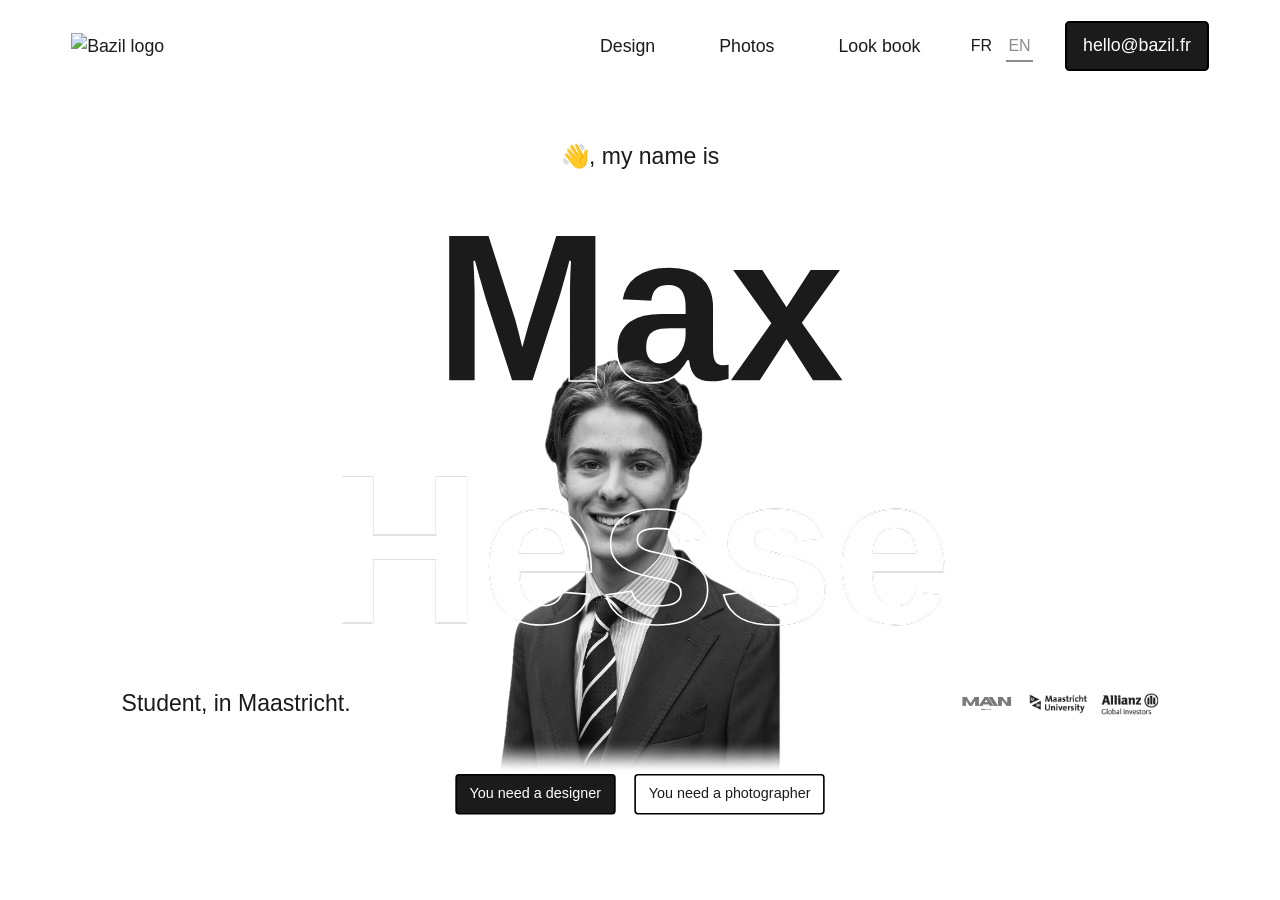
==== index.html @ ef3a247c "Initial commit: personal portfolio site Rebuilt from the Bazil Hamard portfolio template, personaliz" ====
<!DOCTYPE html>
<html lang="en">
<head>
<meta charset="utf-8">
<title>Bazil Hamard - Freelance webdesigner &amp; photographer - Paris</title>
<meta name="description" content="Webdesigner, Webflow expert &amp; photographer based in Paris. I craft impactful branding and websites for visionaries and creators.">
<meta content="width=device-width, initial-scale=1" name="viewport">
<link href="css/style.css" rel="stylesheet" type="text/css">
<link href="https://cdn.prod.website-files.com/61dd9ddd76c6a058a47a4c57/61dd9ddd76c6a0a5317a4cc8_Favicon.jpg" rel="shortcut icon" type="image/x-icon">
<link href="https://cdn.prod.website-files.com/61dd9ddd76c6a058a47a4c57/61dd9ddd76c6a01dc07a4cc9_Webclip.jpg" rel="apple-touch-icon">
<script>document.documentElement.className += ' js';</script>

</head>
<body class="body is-entering">

<div class="preloader"><div class="panel__wrapper"><div class="panel-left"></div><div class="panel-right"></div><img src="https://cdn.prod.website-files.com/61dd9ddd76c6a058a47a4c57/623374ba0955641189595aea_Logo_Bazil-white.svg" loading="eager" alt="" class="preloader__img"></div></div>
<div class="global">

<div class="black-curtain_transition"><div class="panel__wrapper"><div class="colorpanel-left"></div><div class="colorpanel-right"></div></div></div>
<nav class="nav flex-split is--white">
  <div class="container-xl is--menu">
    <a href="./" class="nav__logo w-inline-block w--current"><img src="https://cdn.prod.website-files.com/61dd9ddd76c6a058a47a4c57/61defd565b95860877484fe4_Logo_Bazil.svg" loading="lazy" alt="Bazil logo" class="nav__logo-img"></a>
    <div class="menu__button" id="menuButton">
      <div class="line"></div><div class="line"></div><div class="line"></div>
      <div class="close"><div class="cross is--reverse"></div><div class="cross"></div></div>
    </div>
    <div class="nav__menu hide">
      <a href="design/" class="nav__item is-transition">Design</a>
      <a href="photos/" class="nav__item is-transition">Photos</a>
      <a href="look-book/" class="nav__item is-transition">Look book</a>
      <a href="about/" class="nav__item is-transition hide">About</a>
      <div class="wg-element"><div class="wg-element-wrapper sw1">
        <a lang="fr" href="https://www.bazil.fr/" class="wg-selector-1 s1 w-inline-block"><div>FR</div><div class="wg-selector-highlight-wrapper"><div class="wg-selector-highlight h1"></div></div></a>
        <a lang="en" href="#" class="wg-selector-1 s2 is-active w-inline-block"><div>EN</div><div class="wg-selector-highlight-wrapper"><div class="wg-selector-highlight h2"></div></div></a>
      </div></div>
      <a href="mailto:hello@bazil.fr?subject=Getting%20in%20touch%20-%20Bazil.fr" class="cta menu w-button">hello@bazil.fr</a>
    </div>
    <div class="nav__mobile">
      <div class="menu__line is--top"></div>
      <a href="design/" class="nav__item--wrapper w-inline-block">
        <div class="nav__item--title">Design</div>
        <div class="faq__arrow is--mobile"><img src="https://cdn.prod.website-files.com/61dd9ddd76c6a058a47a4c57/6204e4cefa407d267ed35bbc_Arrow_white.svg" loading="lazy" alt="" class="faq__arrow--image"></div>
        <div class="menu__line"></div>
      </a>
      <a href="photos/" class="nav__item--wrapper w-inline-block">
        <div class="nav__item--title">Photos</div>
        <div class="faq__arrow is--mobile"><img src="https://cdn.prod.website-files.com/61dd9ddd76c6a058a47a4c57/6204e4cefa407d267ed35bbc_Arrow_white.svg" loading="lazy" alt="" class="faq__arrow--image"></div>
        <div class="menu__line"></div>
      </a>
      <a href="look-book/" class="nav__item--wrapper w-inline-block">
        <div class="nav__item--title">Look book</div>
        <div class="faq__arrow is--mobile"><img src="https://cdn.prod.website-files.com/61dd9ddd76c6a058a47a4c57/6204e4cefa407d267ed35bbc_Arrow_white.svg" loading="lazy" alt="" class="faq__arrow--image"></div>
        <div class="menu__line"></div>
      </a>
      <a href="about/" class="nav__item--wrapper w-inline-block">
        <div class="nav__item--title">About</div>
        <div class="faq__arrow is--mobile"><img src="https://cdn.prod.website-files.com/61dd9ddd76c6a058a47a4c57/6204e4cefa407d267ed35bbc_Arrow_white.svg" loading="lazy" alt="" class="faq__arrow--image"></div>
        <div class="menu__line"></div>
      </a>
      <div class="nav__contact-wrapper">
        <img src="https://cdn.prod.website-files.com/61dd9ddd76c6a058a47a4c57/622231122ac5bbd33df08f0c_Cercles-jaunes.svg" loading="lazy" alt="" class="logo__mobile">
        <a href="mailto:hello@bazil.fr?subject=Getting%20in%20touch%20-%20Bazil.fr" class="nav__contact">hello@bazil.fr</a>
        <a href="tel:+33687845893" class="nav__contact">06.87.84.58.93</a>
      </div>
      <a href="#" class="cta is--p-less js-open-form w-button">Start a project</a>
      <div class="wg-element"><div class="wg-element-wrapper sw1">
        <a lang="fr" href="https://www.bazil.fr/" class="wg-selector-1 s1 w-inline-block"><div>FR</div><div class="wg-selector-highlight-wrapper"><div class="wg-selector-highlight h1"></div></div></a>
        <a lang="en" href="#" class="wg-selector-1 s2 is-active w-inline-block"><div>EN</div><div class="wg-selector-highlight-wrapper"><div class="wg-selector-highlight h2"></div></div></a>
      </div></div>
      <div class="nav__rs--wrapper">
        <a href="https://www.instagram.com/bazildesiles/" target="_blank" class="rs__link w-inline-block"><img src="https://cdn.prod.website-files.com/61dd9ddd76c6a058a47a4c57/61dd9ddd76c6a041987a4ccb_RS_insta.webp" loading="lazy" alt="Instagram" class="rs-img"></a>
        <a href="https://www.linkedin.com/in/bazil-hamard/" target="_blank" class="rs__link w-inline-block"><img src="https://cdn.prod.website-files.com/61dd9ddd76c6a058a47a4c57/61dd9ddd76c6a0d11b7a4ccc_RS_Linkedin.webp" loading="lazy" alt="LinkedIn" class="rs-img is--smaller"></a>
        <a href="https://webflow.com/bazil" target="_blank" class="rs__link w-inline-block"><img src="https://cdn.prod.website-files.com/61dd9ddd76c6a058a47a4c57/6204de9267d23e3e209350e2_Webflow.svg" loading="lazy" alt="Webflow expert" class="rs-img"></a>
      </div>
    </div>
  </div>
</nav>
<div class="cursor"><div class="cursor__circle"><img src="https://cdn.prod.website-files.com/61dd9ddd76c6a058a47a4c57/61fa5ae131de253e0d866d9b_Arrow.webp" loading="lazy" alt="" class="cursor__img"></div></div>

<div class="form__container">
  <div class="close-form-div js-close-form"></div>
  <div class="form__wrap w-form">
    <form class="form" id="projectForm">
      <div class="question-wrap">
        <a href="#" class="close-button js-close-form w-inline-block"><img src="https://cdn.prod.website-files.com/61dd9ddd76c6a058a47a4c57/6231cae972a11c9142078d7c_close-x.svg" loading="lazy" alt="Close" class="close-icon"></a>
        <div class="q is-1 is-current" data-step="1">
          <div class="project-num is-form"><div class="num-txt">1</div><div class="num-txt">/</div><div class="num-txt">5</div></div>
          <div class="form__intro">Average time to complete: 2 minutes</div>
          <div class="question__title"><strong>What do you need?</strong></div>
          <div class="radio__buttons--wrapper">
            <label class="radio__button w-radio js-step-choice" data-next="2" data-value="A website">
      <div class="w-form-formradioinput w-form-formradioinput--inputType-custom radio w-radio-input"></div>
      <input type="radio" style="opacity:0;position:absolute;z-index:-1">
      <span class="radio-txt w-form-label">A website</span></label>
            <label class="radio__button w-radio js-step-choice" data-next="2" data-value="Branding, design &amp;amp; website">
      <div class="w-form-formradioinput w-form-formradioinput--inputType-custom radio w-radio-input"></div>
      <input type="radio" style="opacity:0;position:absolute;z-index:-1">
      <span class="radio-txt w-form-label">Branding, design &amp; website</span></label>
            <label class="radio__button w-radio js-step-choice" data-next="photos" data-value="Photography">
      <div class="w-form-formradioinput w-form-formradioinput--inputType-custom radio w-radio-input"></div>
      <input type="radio" style="opacity:0;position:absolute;z-index:-1">
      <span class="radio-txt w-form-label">Photography</span></label>
            <label class="radio__button w-radio js-step-choice" data-next="photos" data-value="Photo &amp;amp; graphic design">
      <div class="w-form-formradioinput w-form-formradioinput--inputType-custom radio w-radio-input"></div>
      <input type="radio" style="opacity:0;position:absolute;z-index:-1">
      <span class="radio-txt w-form-label">Photo &amp; graphic design</span></label>
          </div>
        </div>
        <div class="q is-22" data-step="2">
          <div class="project-num is-form"><div class="num-txt">2</div><div class="num-txt">/</div><div class="num-txt">5</div></div>
          <div class="question__title">When do you need it?</div>
          <div class="radio__buttons--wrapper">
            <label class="radio__button w-radio js-step-choice" data-next="3" data-value="As soon as possible">
      <div class="w-form-formradioinput w-form-formradioinput--inputType-custom radio w-radio-input"></div>
      <input type="radio" style="opacity:0;position:absolute;z-index:-1">
      <span class="radio-txt w-form-label">As soon as possible</span></label>
            <label class="radio__button w-radio js-step-choice" data-next="3" data-value="Within the next 2 months">
      <div class="w-form-formradioinput w-form-formradioinput--inputType-custom radio w-radio-input"></div>
      <input type="radio" style="opacity:0;position:absolute;z-index:-1">
      <span class="radio-txt w-form-label">Within the next 2 months</span></label>
            <label class="radio__button w-radio js-step-choice" data-next="3" data-value="Within 6 months">
      <div class="w-form-formradioinput w-form-formradioinput--inputType-custom radio w-radio-input"></div>
      <input type="radio" style="opacity:0;position:absolute;z-index:-1">
      <span class="radio-txt w-form-label">Within 6 months</span></label>
            <label class="radio__button w-radio js-step-choice" data-next="3" data-value="No rush">
      <div class="w-form-formradioinput w-form-formradioinput--inputType-custom radio w-radio-input"></div>
      <input type="radio" style="opacity:0;position:absolute;z-index:-1">
      <span class="radio-txt w-form-label">No rush</span></label>
          </div>
          <a href="#" class="back-button js-step-back w-inline-block" data-back="1"><img src="https://cdn.prod.website-files.com/61dd9ddd76c6a058a47a4c57/61fa5ae131de253e0d866d9b_Arrow.webp" loading="lazy" alt="Back" class="back-icon"></a>
        </div>
        <div class="q is-3" data-step="3">
          <div class="project-num is-form"><div class="num-txt">3</div><div class="num-txt">/</div><div class="num-txt">5</div></div>
          <div class="question__title">What budget do you have in mind?</div>
          <div class="radio__buttons--wrapper">
            <label class="radio__button w-radio js-step-choice" data-next="4" data-value="4000 - 8000 €">
      <div class="w-form-formradioinput w-form-formradioinput--inputType-custom radio w-radio-input"></div>
      <input type="radio" style="opacity:0;position:absolute;z-index:-1">
      <span class="radio-txt w-form-label">4000 - 8000 €</span></label>
            <label class="radio__button w-radio js-step-choice" data-next="4" data-value="8000 - 12000 €">
      <div class="w-form-formradioinput w-form-formradioinput--inputType-custom radio w-radio-input"></div>
      <input type="radio" style="opacity:0;position:absolute;z-index:-1">
      <span class="radio-txt w-form-label">8000 - 12000 €</span></label>
            <label class="radio__button w-radio js-step-choice" data-next="4" data-value="12000 - 20000 €">
      <div class="w-form-formradioinput w-form-formradioinput--inputType-custom radio w-radio-input"></div>
      <input type="radio" style="opacity:0;position:absolute;z-index:-1">
      <span class="radio-txt w-form-label">12000 - 20000 €</span></label>
            <label class="radio__button w-radio js-step-choice" data-next="4" data-value="+ 20000 €">
      <div class="w-form-formradioinput w-form-formradioinput--inputType-custom radio w-radio-input"></div>
      <input type="radio" style="opacity:0;position:absolute;z-index:-1">
      <span class="radio-txt w-form-label">+ 20000 €</span></label>
          </div>
          <a href="#" class="back-button js-step-back w-inline-block" data-back="2"><img src="https://cdn.prod.website-files.com/61dd9ddd76c6a058a47a4c57/61fa5ae131de253e0d866d9b_Arrow.webp" loading="lazy" alt="Back" class="back-icon"></a>
        </div>
        <div class="q is-44" data-step="4">
          <div class="project-num is-form"><div class="num-txt">4</div><div class="num-txt">/</div><div class="num-txt">5</div></div>
          <div class="question__title">How did you hear about my work?</div>
          <div class="radio__buttons--wrapper">
            <label class="radio__button w-radio js-step-choice" data-next="5" data-value="Google search">
      <div class="w-form-formradioinput w-form-formradioinput--inputType-custom radio w-radio-input"></div>
      <input type="radio" style="opacity:0;position:absolute;z-index:-1">
      <span class="radio-txt w-form-label">Google search</span></label>
            <label class="radio__button w-radio js-step-choice" data-next="5" data-value="Word of mouth">
      <div class="w-form-formradioinput w-form-formradioinput--inputType-custom radio w-radio-input"></div>
      <input type="radio" style="opacity:0;position:absolute;z-index:-1">
      <span class="radio-txt w-form-label">Word of mouth</span></label>
            <label class="radio__button w-radio js-step-choice" data-next="5" data-value="One of my past projects">
      <div class="w-form-formradioinput w-form-formradioinput--inputType-custom radio w-radio-input"></div>
      <input type="radio" style="opacity:0;position:absolute;z-index:-1">
      <span class="radio-txt w-form-label">One of my past projects</span></label>
            <label class="radio__button w-radio js-step-choice" data-next="5" data-value="Social media / Webflow">
      <div class="w-form-formradioinput w-form-formradioinput--inputType-custom radio w-radio-input"></div>
      <input type="radio" style="opacity:0;position:absolute;z-index:-1">
      <span class="radio-txt w-form-label">Social media / Webflow</span></label>
            <label class="radio__button w-radio js-step-choice" data-next="5" data-value="Other">
      <div class="w-form-formradioinput w-form-formradioinput--inputType-custom radio w-radio-input"></div>
      <input type="radio" style="opacity:0;position:absolute;z-index:-1">
      <span class="radio-txt w-form-label">Other</span></label>
          </div>
          <a href="#" class="back-button js-step-back w-inline-block" data-back="3"><img src="https://cdn.prod.website-files.com/61dd9ddd76c6a058a47a4c57/61fa5ae131de253e0d866d9b_Arrow.webp" loading="lazy" alt="Back" class="back-icon"></a>
        </div>
        <div class="q is-55" data-step="5">
          <div class="project-num is-form"><div class="num-txt">5</div><div class="num-txt">/</div><div class="num-txt">5</div></div>
          <div class="question__title"><strong>Finally, leave your details so I can get back to you as soon as possible.</strong></div>
          <div class="radio__buttons--wrapper">
            <div class="form-row">
              <input type="text" class="txt-field is-half w-input" placeholder="First name*" required>
              <input type="text" class="txt-field is-half w-input" placeholder="Last name*" required>
            </div>
            <div class="form-row">
              <input type="email" class="txt-field is-half w-input" placeholder="Email*" required>
              <input type="tel" class="txt-field is-half w-input" placeholder="Phone">
            </div>
            <textarea class="txt-field is-msg w-input" placeholder="Tell me a bit more about your project..."></textarea>
            <input type="submit" class="radio__button w-button" value="Send">
          </div>
          <a href="#" class="back-button js-step-back w-inline-block" data-back="4"><img src="https://cdn.prod.website-files.com/61dd9ddd76c6a058a47a4c57/61fa5ae131de253e0d866d9b_Arrow.webp" loading="lazy" alt="Back" class="back-icon"></a>
        </div>
        <div class="q is-photos" data-step="photos">
          <div class="question__title">For your photography needs,<br>contact me directly by email:</div>
          <a href="mailto:hello@bazil.fr?subject=Getting%20in%20touch%20-%20bazil.fr" class="cta is--photos w-button">hello@bazil.fr</a>
          <a href="#" class="back-button js-step-back w-inline-block" data-back="1"><img src="https://cdn.prod.website-files.com/61dd9ddd76c6a058a47a4c57/61fa5ae131de253e0d866d9b_Arrow.webp" loading="lazy" alt="Back" class="back-icon"></a>
        </div>
      </div>
    </form>
    <div class="success w-form-done">
      <a href="#" class="close-button js-close-form w-inline-block"><img src="https://cdn.prod.website-files.com/61dd9ddd76c6a058a47a4c57/6231cae972a11c9142078d7c_close-x.svg" loading="lazy" alt="Close" class="close-icon"></a>
      <div class="success__text"><span class="success-heading">Thank you</span>I'll get back to you as soon as possible 👋</div>
    </div>
  </div>
</div>

</div>

<div class="main">
  <section class="section is--intro">
    <div class="container-xl is--intro">
      <div class="intro__content-wrapper">
        <div class="intro__text is--first">👋, my name is</div>
        <div class="heading-outline__wrapper">
          <h1 class="heading-outline is--first"><a href="design/" class="intro__link is--first">Max</a></h1>
          <div class="intro__title"><a href="design/" class="intro__link-web is-transition">Max</a></div>
        </div>
        <div class="heading-outline__wrapper">
          <div class="heading-outline"><a href="photos/" class="intro__link is--second">Hesse</a></div>
          <div class="heading-xl"><a href="photos/" class="intro__link-photo is--outline-text is-transition">Hesse</a></div>
        </div>
        <div class="intro__bottom-text">
          <div class="intro__text is--left">Student, in Maastricht.</div>
          <div class="intro__clients">
            <img src="images/main-logo.png" loading="lazy" alt="MAIN Maastricht" class="client__logo">
            <img src="images/um-logo.png" loading="lazy" alt="Maastricht University" class="client__logo">
            <img src="images/allianzgi-logo.png" loading="lazy" alt="Allianz Global Investors" class="client__logo">          </div>
        </div>
      </div>
      <img src="images/me.png" loading="eager" sizes="(max-width: 479px) 90vw, (max-width: 767px) 80vw, 40vw" alt="Portrait of Max Hesse" class="intro__photo">
      <div class="intro__buttons">
        <a href="design/" class="cta__mobile inner--link w-button">See my design work</a>
        <a href="photos/" class="cta__mobile is--ghost inner--link w-button">Discover my photos</a>
        <a href="design/" class="cta padding--right inner-link no--mobile is-transition w-button">You need a designer</a>
        <a href="photos/" class="cta is--ghost no--mobile is-transition w-button">You need a photographer</a>
      </div>
    </div>
  </section>
</div>
<div class="bz-lightbox" id="lightbox"><img src="" alt=""></div>
<script src="js/main.js"></script>
</body>
</html>
---- css/style.css ----
/* Bazil rebuild — layout rules extracted from the original Webflow stylesheet, plus a hand-written interaction layer (see bottom). */
html{-webkit-text-size-adjust:100%;-ms-text-size-adjust:100%;font-family:sans-serif}
body{margin:0}
article,aside,details,figcaption,figure,footer,header,hgroup,main,menu,nav,section,summary{display:block}
audio,canvas,progress,video{vertical-align:baseline;display:inline-block}
audio:not([controls]){height:0;display:none}
[hidden],template{display:none}
a{background-color:#0000}
a:active,a:hover{outline:0}
abbr[title]{border-bottom:1px dotted}
b,strong{font-weight:700}
dfn{font-style:italic}
h1{margin:.67em 0;font-size:2em}
mark{color:#000;background:#ff0}
small{font-size:80%}
sub,sup{vertical-align:baseline;font-size:75%;line-height:0;position:relative}
sup{top:-.5em}
sub{bottom:-.25em}
img{border:0}
svg:not(:root){overflow:hidden}
hr{box-sizing:content-box;height:0}
pre{overflow:auto}
code,kbd,pre,samp{font-family:monospace;font-size:1em}
button,input,optgroup,select,textarea{color:inherit;font:inherit;margin:0}
button{overflow:visible}
button,select{text-transform:none}
button,html input[type=button],input[type=reset]{-webkit-appearance:button;cursor:pointer}
button[disabled],html input[disabled]{cursor:default}
button::-moz-focus-inner,input::-moz-focus-inner{border:0;padding:0}
input{line-height:normal}
input[type=checkbox],input[type=radio]{box-sizing:border-box;padding:0}
input[type=number]::-webkit-inner-spin-button,input[type=number]::-webkit-outer-spin-button{height:auto}
input[type=search]{-webkit-appearance:none}
input[type=search]::-webkit-search-cancel-button,input[type=search]::-webkit-search-decoration{-webkit-appearance:none}
legend{border:0;padding:0}
textarea{overflow:auto}
optgroup{font-weight:700}
table{border-collapse:collapse;border-spacing:0}
td,th{padding:0}
@font-face{font-family:webflow-icons;src:url([data-uri])format("truetype");font-weight:400;font-style:normal}
[class^=w-icon-],[class*=\ w-icon-]{speak:none;font-variant:normal;text-transform:none;-webkit-font-smoothing:antialiased;-moz-osx-font-smoothing:grayscale;font-style:normal;font-weight:400;line-height:1;font-family:webflow-icons!important}
.w-icon-dropdown-toggle:before{content:""}
*{box-sizing:border-box}
html{height:100%}
body{color:#333;background-color:#fff;min-height:100%;margin:0;font-family:Arial,sans-serif;font-size:14px;line-height:20px}
img{vertical-align:middle;max-width:100%;display:inline-block}
.w-inline-block{max-width:100%;display:inline-block}
.w-button{color:#fff;line-height:inherit;cursor:pointer;background-color:#3898ec;border:0;border-radius:0;padding:9px 15px;text-decoration:none;display:inline-block}
input.w-button{-webkit-appearance:button}
html[data-w-dynpage] [data-w-cloak]{color:#0000!important}
h1,h2,h3,h4,h5,h6{margin-bottom:10px;font-weight:700}
h1{margin-top:20px;font-size:38px;line-height:44px}
h2{margin-top:20px;font-size:32px;line-height:36px}
h3{margin-top:20px;font-size:24px;line-height:30px}
h4{margin-top:10px;font-size:18px;line-height:24px}
h5{margin-top:10px;font-size:14px;line-height:20px}
h6{margin-top:10px;font-size:12px;line-height:18px}
p{margin-top:0;margin-bottom:10px}
blockquote{border-left:5px solid #e2e2e2;margin:0 0 10px;padding:10px 20px;font-size:18px;line-height:22px}
figure{margin:0 0 10px}
figcaption{text-align:center;margin-top:5px}
ul,ol{margin-top:0;margin-bottom:10px;padding-left:40px}
.w-embed:before,.w-embed:after{content:" ";grid-area:1/1/2/2;display:table}
.w-embed:after{clear:both}
fieldset{border:0;margin:0;padding:0}
button,[type=button],[type=reset]{cursor:pointer;-webkit-appearance:button;border:0}
.w-form{margin:0 0 15px}
.w-form-done{text-align:center;background-color:#ddd;padding:20px;display:none}
.w-form-fail{background-color:#ffdede;margin-top:10px;padding:10px;display:none}
label{margin-bottom:5px;font-weight:700;display:block}
.w-input{color:#333;vertical-align:middle;background-color:#fff;border:1px solid #ccc;width:100%;height:38px;margin-bottom:10px;padding:8px 12px;font-size:14px;line-height:1.42857;display:block}
.w-input::placeholder{color:#999}
.w-input:focus{border-color:#3898ec;outline:0}
.w-input[disabled],.w-input[readonly],fieldset[disabled] .w-input{cursor:not-allowed}
.w-input[disabled]:not(.w-input-disabled),.w-input[readonly],fieldset[disabled]:not(.w-input-disabled) .w-input{background-color:#eee}
textarea.w-input{height:auto}
.w-form-label{cursor:pointer;margin-bottom:0;font-weight:400;display:inline-block}
.w-radio{margin-bottom:5px;padding-left:20px;display:block}
.w-radio:before,.w-radio:after{content:" ";grid-area:1/1/2/2;display:table}
.w-radio:after{clear:both}
.w-radio-input{float:left;margin:3px 0 0 -20px;line-height:normal}
.w-background-video{color:#fff;height:500px;position:relative;overflow:hidden}
.w-background-video>video{object-fit:cover;z-index:-100;background-position:50%;background-size:cover;width:100%;height:100%;margin:auto;position:absolute;inset:-100%}
.w-background-video>video::-webkit-media-controls-start-playback-button{-webkit-appearance:none;display:none!important}
.w-slider{text-align:center;clear:both;-webkit-tap-highlight-color:#0000;tap-highlight-color:#0000;background:#ddd;height:300px;position:relative}
.w-slider-mask{z-index:1;white-space:nowrap;height:100%;display:block;position:relative;left:0;right:0;overflow:hidden}
.w-slide{vertical-align:top;white-space:normal;text-align:left;width:100%;height:100%;display:inline-block;position:relative}
.w-slider-nav{z-index:2;text-align:center;-webkit-tap-highlight-color:#0000;tap-highlight-color:#0000;height:40px;margin:auto;padding-top:10px;position:absolute;inset:auto 0 0}
.w-slider-nav.w-round>div{border-radius:100%}
.w-slider-nav.w-num>div{font-size:inherit;line-height:inherit;width:auto;height:auto;padding:.2em .5em}
.w-slider-nav.w-shadow>div{box-shadow:0 0 3px #3336}
.w-slider-arrow-left,.w-slider-arrow-right{cursor:pointer;color:#fff;-webkit-tap-highlight-color:#0000;tap-highlight-color:#0000;-webkit-user-select:none;user-select:none;width:80px;margin:auto;font-size:40px;position:absolute;inset:0;overflow:hidden}
.w-slider-arrow-left [class^=w-icon-],.w-slider-arrow-right [class^=w-icon-],.w-slider-arrow-left [class*=\ w-icon-],.w-slider-arrow-right [class*=\ w-icon-]{position:absolute}
.w-slider-arrow-left:focus,.w-slider-arrow-right:focus{outline:0}
.w-slider-arrow-left{z-index:3;right:auto}
.w-slider-arrow-right{z-index:4;left:auto}
.w-icon-dropdown-toggle{width:1em;height:1em;margin:auto 20px auto auto;position:absolute;top:0;bottom:0;right:0}
.w-dropdown-link.w--current{color:#0082f3}
.w-nav-link.w--current{color:#0082f3}
[data-nav-menu-open]{text-align:center;background:#c8c8c8;min-width:200px;position:absolute;top:100%;left:0;right:0;overflow:visible;display:block!important}
.w-tab-link.w--current{background-color:#c8c8c8}
@keyframes spin{0%{transform:rotate(0)}to{transform:rotate(360deg)}}
:root{--black:#1b1b1b;--primary:#fda228;--white:white;--secondary:#fc3e6b;--tertiary:#1daafc}
.w-layout-grid{grid-row-gap:16px;grid-column-gap:16px;grid-template-rows:auto auto;grid-template-columns:1fr 1fr;grid-auto-columns:1fr;display:grid}
.w-form-formradioinput--inputType-custom{border:1px solid #ccc;border-radius:50%;width:12px;height:12px}
.w-form-formradioinput--inputType-custom.w--redirected-focus{box-shadow:0 0 3px 1px #3898ec}
.w-form-formradioinput--inputType-custom.w--redirected-checked{border-width:4px;border-color:#3898ec}
body{color:#333;cursor:default;padding-left:0;padding-right:0;font-family:Montserrat,sans-serif;font-size:1vw;line-height:29px}
h1{color:var(--black);margin-top:0;margin-bottom:1.67rem;font-family:Media sans extended,sans-serif;font-size:6em;font-weight:700;line-height:1.11}
h2{color:var(--black);margin-top:0;margin-bottom:1.11rem;font-family:Media sans extended,sans-serif;font-size:3.33em;font-weight:700;line-height:1.17}
h3{margin-top:0;margin-bottom:.56rem;font-family:Media sans extended,sans-serif;font-size:2.78em;font-weight:700;line-height:1.25}
h4{color:var(--black);margin-top:0;margin-bottom:0;font-family:Sfprodisplay,Arial,sans-serif;font-size:1.67em;font-weight:300;line-height:1.33}
h5{color:var(--primary);text-align:left;letter-spacing:8px;text-transform:uppercase;margin-top:0;font-family:Sfprodisplay,Arial,sans-serif;font-size:.83em;font-weight:400;line-height:1.2;display:inline-block;overflow:hidden}
h6{margin-top:10px;margin-bottom:10px;font-family:Sfprodisplay,Arial,sans-serif;font-size:.83em;font-weight:400;line-height:1}
p{margin-bottom:1.11rem;font-family:Sfprodisplay,Arial,sans-serif;font-size:1.5em;font-weight:300;line-height:1.4}
a{color:var(--black);cursor:pointer;font-family:Sfprodisplay,Arial,sans-serif;font-size:1.11rem;font-weight:300;line-height:1.5;text-decoration:none;transition:all .35s}
a:hover{color:var(--primary);font-style:normal;text-decoration:none}
strong{font-weight:500}
blockquote{color:var(--black);border-left:5px solid #e2e2e2;margin-bottom:10px;padding:10px 20px;font-family:Sfprodisplay,Arial,sans-serif;font-size:1.39em;font-style:italic;font-weight:300;line-height:1.11}
.cta{background-color:var(--black);color:var(--white);text-align:center;border:.14em solid #000;border-radius:.28rem;flex:0 auto;order:0;justify-content:center;align-self:auto;align-items:center;padding:.5rem 1rem;font-family:Sfprodisplay,Arial,sans-serif;font-size:1.11rem;font-weight:300;line-height:1.67;transition:all .3s;display:inline-block}
.cta:hover{background-color:var(--black);color:#fff;padding-left:32px;padding-right:32px;box-shadow:0 32px 32px #1b1b1b1a,0 16px 16px #1b1b1b1a,0 8px 8px #1b1b1b1a,0 4px 4px #1b1b1b1a,0 2px 2px #1b1b1b1a}
.cta.is--reverse{float:none;color:var(--black);text-align:center;background-color:#fff;max-width:340px;margin-right:0}
.cta.is--reverse:hover{background-color:var(--white);color:var(--black)}
.cta.is--reverse.is--marginless{margin-right:0}
.cta.is--reverse.margin-right{margin-right:1.11em}
.cta.is-centered{float:none;clear:none;margin-left:auto;margin-right:auto;display:inline-block}
.cta.cv{float:none;text-align:center;margin-top:0;margin-left:auto;margin-right:auto}
.cta.menu{display:flex}
.cta._404{margin-top:0;margin-left:auto;margin-right:auto}
.cta.is-left{max-width:400px;display:block}
.cta.is--ghost{outline-offset:0px;color:var(--black);background-color:#0000;border:.14em solid #000;outline:3px #1b1b1b}
.cta.is--ghost.white{border-color:var(--white);color:var(--white)}
.cta.is--ghost.no--mobile.is-transition{background-color:var(--white)}
.cta.is--white-ghost{border:.14em solid var(--white);outline-offset:0px;color:var(--white);background-color:#0000;outline:3px #1b1b1b;margin-left:1.11em}
.cta.padding--right{margin-right:1.11em}
.cta.is--photos{margin-top:3.33em}
.cta.is--bigger{display:none}
.cta.is--white{color:var(--black)}
.cta.is--white:hover{background-color:var(--white)}
.cta.is--nl{border:1px solid var(--white);border-radius:0 .5rem .5rem 0}
.cta.is--nl:hover{padding-left:1.5rem;padding-right:1.5rem;box-shadow:0 2px 2px #1b1b1b1a}
.body{color:var(--black);white-space:normal;background-image:none;background-repeat:repeat;background-size:auto;background-attachment:scroll;padding-left:0;padding-right:0;font-family:Avenir;font-weight:400;overflow:visible}
.skills__single--text{color:var(--black);text-align:left;font-family:Sfprodisplay,Arial,sans-serif;font-size:16px;font-weight:300;line-height:24px}
.skills__single--text.white{color:var(--white);text-align:center}
.section{z-index:2;margin-top:11.11em;margin-bottom:11.11em;display:block;position:relative}
.section.contact{background-image:url(https://cdn.prod.website-files.com/61dd9ddd76c6a058a47a4c57/61dd9ddd76c6a046ad7a4d05_5e7390d48fd6df958c4ece16_Photo_Contact.webp);background-position:0 0;background-size:cover;margin-top:0;margin-bottom:0;display:block}
.section.menu{margin-top:0;margin-bottom:0}
.section.temoignages{background-color:#0000;width:100%;height:auto;margin-top:0;margin-bottom:0;padding-top:160px;padding-bottom:80px;display:block;top:0;overflow:hidden}
.section.nav{z-index:5;margin-top:0;display:block;position:relative;inset:0% 0% auto}
.section.nav.sticky{margin-bottom:0;display:block;position:fixed;inset:0% 0% auto}
.section.hero{background-color:#0000;height:auto;margin-top:0;margin-bottom:80px;padding-top:0;padding-bottom:80px}
.section.album{margin-top:80px;margin-bottom:160px}
.section.quote{margin-top:0;margin-bottom:160px}
.section.overflow-hidden{align-items:center;height:500px;padding-top:0;display:flex;overflow:hidden}
.section.overflow-hidden.projects{padding-top:48px;display:block}
.section.skills{margin-bottom:0}
.section.apropos{margin-top:0;margin-bottom:0;padding-top:0;padding-bottom:0}
.section.testimonials{margin-bottom:0}
.section.hero-nopicture{background-color:#0000;height:auto;margin-bottom:80px;padding-bottom:80px;display:none}
.section.is--intro{z-index:900;background-color:var(--white);justify-content:center;align-items:center;height:100vh;margin-top:0;margin-bottom:0;display:flex;position:fixed;inset:0%;overflow:hidden}
.section.is--projects{background-color:var(--black);justify-content:center;align-items:center;display:flex}
.section.is--photos{background-color:#000;justify-content:center;align-items:center;height:90vh;display:flex;position:relative;overflow:hidden}
.section.is--testimonials{grid-column-gap:24px;grid-row-gap:24px;flex-direction:column;align-items:center;width:100%;display:flex;overflow:hidden;transform:rotate(0)}
.section.is--webflow{display:none}
.section.is--t-less{margin-top:0}
.section.is--contact{background-image:linear-gradient(#1b1b1b66,#1b1b1b66),url(https://cdn.prod.website-files.com/61dd9ddd76c6a058a47a4c57/626c138dc4375563c94d1323_Photo%20-%20Bureau.webp);background-position:0 0,50%;background-size:auto,cover;justify-content:flex-end;align-items:center;height:80vh;margin-top:0;margin-bottom:0;display:flex}
.section.is--contact.is--black{justify-content:center;align-items:center;display:flex}
.section.is--projects-grid{grid-column-gap:16px;grid-row-gap:16px;background-color:var(--black);grid-template-rows:auto auto;grid-template-columns:1fr 1fr;grid-auto-columns:1fr;height:90vh;display:grid}
.section.is--smwyg{flex-direction:column;display:flex;overflow:hidden;transform:rotate(5deg)}
.section.is--hero{flex-direction:column;justify-content:space-between;align-items:center;height:80vh;margin-top:11.11em;margin-bottom:22.22em;display:flex}
.section.is--clients{margin-top:16.67em;display:flex}
.section.is--b-less{margin-bottom:0}
.section.is--webpages{justify-content:center;align-items:center;display:flex}
.section.is--404{flex-direction:column;justify-content:center;align-items:center;height:100svh;margin-top:0;margin-bottom:0;display:flex}
.section.is--waiting-page{justify-content:center;align-items:center;height:100vh;display:flex}
.section.is--marginless{margin-top:0;margin-bottom:0}
.section.is--project{background-image:url(https://d3e54v103j8qbb.cloudfront.net/img/background-image.svg);background-size:cover;justify-content:center;align-items:center;height:34.72em;margin-top:8em;margin-bottom:0;display:flex}
.section.is--project-footer{margin-top:0}
.section.about{flex-direction:column;justify-content:space-between;align-items:center;height:80vh;display:flex;position:relative}
.section.about-list{padding-top:4em;padding-bottom:4em;overflow:hidden}
.section.offer{overflow:hidden}
.section.is--main-text{margin-bottom:0}
.nav{z-index:100;padding:1.67em 5.56em;position:fixed;inset:0% 0% auto}
.nav.section{padding:50px}
.nav.flex-split.is--white{z-index:999;display:block;position:fixed}
.is--centered{text-align:center}
.footer{z-index:2;text-align:center;align-items:flex-start;position:relative}
.nav-link.w--current{direction:ltr;text-decoration:underline}
.nav__menu{align-items:center;margin-top:0;display:flex}
.rs__logo{width:1.67em;padding-left:0;padding-right:0;transition:all .2s}
.rs__logo:hover{transform:translateY(-5px)}
.about__list-text{text-align:left;display:block;overflow:hidden}
.about__list-text.is-centered{z-index:10;text-align:center;max-width:800px;margin-left:auto;margin-right:auto;position:relative}
.clients__skill{color:var(--primary);text-align:left;line-height:1.2}
.clients__skill.is-centered{text-align:center;display:none}
.skills__single--title{text-align:left}
.skills__single--title.white{color:var(--white);text-align:center}
.skills__single--title.is-centered{text-align:center}
.skills__posters{flex-flow:row;justify-content:space-around;align-items:center;width:80%;display:flex}
.skills__posters-column{width:100%;margin-right:32px}
.skills__posters-column.is--right{margin-right:0}
.about__gif{z-index:2;border-radius:.69em;width:100%;margin-top:4em;margin-bottom:4em;display:block}
.about__gif.is--2{top:34%;left:auto;right:-20%}
.skills__events{grid-column-gap:8.88em;grid-row-gap:8.88em;grid-template-rows:auto;grid-template-columns:.75fr 1fr;align-content:stretch;place-items:center;margin-top:0}
.slider.section{z-index:2;width:100%;display:none}
.slider.section.no-padding{display:flex}
.skills__video{border:8px solid #000;border-radius:25px;width:576px;height:372px;overflow:hidden}
.menu{justify-content:space-between;align-items:flex-end;display:flex}
.nav__item{color:var(--black);padding-left:32px;padding-right:32px}
.nav__item:hover{color:var(--black);transform:translateY(-4px)}
.nav__item.w--current{color:var(--black);font-weight:500;text-decoration:none}
.nav__item.text-white.w--current{color:var(--white);text-decoration:underline}
.nav__item.is--language{padding-left:0;padding-right:16px}
.nav__item.is-transition.hide{display:none}
.process.section{z-index:2;width:100%;margin-top:0;display:block}
.testimonial__wrapper{grid-column-gap:16px;grid-row-gap:16px;flex-flow:row;flex:none;grid-template-rows:auto;grid-template-columns:1fr 1fr 1fr;grid-auto-columns:1fr;justify-content:flex-start;align-items:center;width:100%;height:auto;margin-left:auto;margin-right:auto;display:flex;position:relative;overflow:hidden}
.testimonial__list{grid-column-gap:1.67em;grid-row-gap:1.67em;grid-template-rows:auto;grid-template-columns:1fr 1fr 1fr;grid-auto-columns:1fr;align-items:center;display:flex}
.testimonial__role{opacity:.4;font-size:.83em;line-height:1}
.project__image.shadow{border-radius:.69em}
.project__image--half.left{border-radius:10px}
.project__image--half.right{border-radius:10px;margin-top:80px}
.project__gallery--image.shadow{width:100%}
.footer__text{color:var(--white);font-family:Sfprodisplay,Arial,sans-serif;font-size:1.39em;font-weight:300}
.testimonial__photo{border:2px solid var(--black);text-align:center;object-fit:fill;border-radius:5.56em;order:1;align-self:auto;width:80px;height:80px;position:relative;top:0}
.temoignage__name{color:var(--black);text-align:left;margin-bottom:0;font-size:1em}
.testimonial__quote{text-align:left;padding-top:0;font-family:Sfprodisplay,Arial,sans-serif;font-size:1.2em;font-weight:300;line-height:1.56;position:relative;top:0;overflow:visible}
.testimonial__link{grid-column-gap:1.11em;grid-row-gap:16px;flex-flow:row-reverse;grid-template-rows:auto;grid-template-columns:.25fr 1fr;grid-auto-columns:1fr;justify-content:flex-end;place-items:center start;margin-bottom:1.67em;display:flex}
.testimonial__link:hover{color:var(--black)}
.testimonial__infos{flex-direction:column;order:0;justify-content:flex-start;align-self:auto;align-items:flex-start}
.gradient.left{background-image:linear-gradient(to right,var(--white)25%,transparent);inset:0% auto 0% 0%}
.preloader{z-index:9999;flex-direction:column;grid-template-rows:auto auto;grid-template-columns:1fr 1fr;grid-auto-columns:1fr;justify-content:center;align-items:center;display:none;position:fixed}
.preloader__circle--single.right{position:relative;left:-8px}
.about__list{grid-column-gap:96px;grid-row-gap:48px;grid-template-rows:auto;grid-template-columns:1.25fr 1.25fr;align-content:stretch;place-items:center;margin-top:0;margin-bottom:0;padding-bottom:0;display:block}
.hero__text{clear:none;text-align:center;flex-direction:column;justify-content:center;align-items:center;width:100%;margin:4em auto;display:block;position:relative;overflow:visible}
.social__tile.first{width:50%;inset:auto 0% 36% auto}
.social__tile.second{width:60%;inset:1% -16% auto auto}
.skills__webdesign{grid-column-gap:8.88em;grid-row-gap:8.88em;grid-template-rows:auto;grid-template-columns:1.5fr 1.25fr;align-content:stretch;place-items:center;margin-top:11.11em;margin-bottom:11.11em;padding-bottom:0}
.photo__gallery--single.first{position:relative;bottom:0}
.wg-element-wrapper{align-items:center;display:flex;position:relative}
.wg-element-wrapper.sw6{z-index:999;box-shadow:none;border-radius:5px;padding-left:32px;position:relative;inset:auto 4% 4% auto}
.bold{font-size:100%;font-weight:500}
.photos__title{opacity:1;font-size:4.4em}
.photos__text{flex-direction:column;justify-content:center;align-self:auto;align-items:flex-start;position:relative;bottom:2em}
.photos-container{cursor:grab;transition:all .2s}
.photos-wrapper{grid-column-gap:2em;grid-row-gap:2em;cursor:grab;flex-direction:column;grid-template-rows:auto auto;grid-template-columns:1fr 1fr;grid-auto-columns:1fr;padding-bottom:16.67em;display:grid}
.photos-slide{z-index:1;cursor:none;background-image:none;background-size:auto;border-radius:.83em;flex-flow:row;flex:none;place-content:flex-end center;align-self:auto;align-items:center;width:100%;margin-bottom:0;transition:all .4s;display:flex;position:relative;overflow:hidden}
.photos__single--link{z-index:2;justify-content:center;align-items:center;position:relative;overflow:hidden}
.photos__single--filter{z-index:9;background-color:#1b1b1b33;width:100%;display:flex;position:absolute;inset:0%}
.photos-right{z-index:3;flex-flow:column;grid-template-rows:auto auto;grid-template-columns:1fr 1fr;grid-auto-columns:1fr;justify-content:flex-end;align-items:center;width:50%;height:100%;display:block;position:absolute;top:20vh;left:auto;right:0%;overflow:visible}
.photos__text-slider{z-index:0;opacity:.02;direction:ltr;text-align:left;text-transform:uppercase;white-space:nowrap;margin-bottom:0;font-size:140px;text-decoration:none;display:block;position:fixed;top:36vh;overflow:visible}
.black-curtain_transition{z-index:99999;width:100%;height:100vh;display:none;position:fixed;top:auto;bottom:0%;right:0%;overflow:hidden}
.collections{z-index:5;background-color:var(--white);column-count:0;object-fit:fill;border-radius:0;flex-flow:row;place-content:center;align-items:center;height:6em;padding-bottom:7px;padding-left:0;padding-right:0;font-size:16px;line-height:24px;display:flex;position:fixed;inset:auto 0% 0%}
.collections-link{color:var(--white);padding-left:2.22em;padding-right:2.22em;font-weight:300}
.collections-link:hover{color:var(--primary);font-weight:300}
.collections-link.w--current{color:var(--primary);padding:8px 32px;font-weight:400;text-decoration:underline}
.collections__item{opacity:1;padding-top:0;padding-bottom:0;display:inline-block}
.collections__item:hover{font-weight:600}
.photos-left{z-index:2;flex-flow:column;grid-template-rows:auto auto;grid-template-columns:1fr 1fr;grid-auto-columns:1fr;justify-content:center;align-items:flex-start;width:30%;height:100vh;margin-bottom:0;display:flex;position:fixed;top:0;bottom:-400px;overflow:visible}
.container{flex-flow:column;place-content:stretch space-between;align-items:stretch;width:80%;max-width:1440px;margin-left:auto;margin-right:auto;padding-top:4em;padding-bottom:4em;display:flex}
.container.is--webflow.is--color3{border-radius:1.39em;width:80%}
.container.is--projects{grid-template-rows:auto auto;grid-template-columns:1fr;grid-auto-columns:1fr;justify-content:center;place-items:center end;padding-top:8em;padding-bottom:8em;display:block;overflow:hidden}
.container.is--footer{flex-direction:row;align-items:center}
.container.is--contact{justify-content:center;align-items:center}
.super-text{color:var(--black);white-space:nowrap;font-family:Media sans extended,sans-serif;font-size:6.67em;font-weight:700;line-height:1;display:inline-block}
.super-text.first{margin-left:-.7em}
.super-text.first.is--outline-text{margin-left:-10em}
.super-text.second{margin-left:-2em}
.heading-md{color:var(--black);margin-bottom:1.11rem;font-family:Media sans extended,sans-serif;font-size:3.3em;font-weight:700;line-height:1.17}
.heading-md.text-white.is--centered{position:absolute}
.heading-xs{text-align:left;font-family:Sfprodisplay,Arial,sans-serif;font-size:1.4em;font-weight:300;line-height:1.33}
.heading-xs:hover{color:var(--black)}
.heading-xs.is--collection{z-index:20;letter-spacing:2px;text-transform:uppercase;font-size:.8em;font-weight:300}
.text-lg{font-size:1.4em}
.text-lg.hero__p{margin-bottom:2rem}
.text-lg.is--photos{width:80%}
.text-white{z-index:20;color:var(--white)}
.is--black{background-color:var(--black)}
.is--white{background-color:var(--white)}
.flex-split{justify-content:space-between;align-items:center;display:flex}
.intro__link{color:#0000;justify-content:center;font-family:Media Sans Semicondensed,Impact,sans-serif;font-size:2.4em;font-weight:700;display:inline}
.intro__link:hover{color:var(--black)}
.intro__link.is--transparent{color:#0000;display:none}
.intro__link.is--second{position:relative}
.is--outline-text{color:#0000}
.intro__clients{z-index:100;justify-content:flex-start;align-items:center;display:flex}
.client__logo{opacity:.5;filter:grayscale();width:4rem;margin-right:2em}
.intro__title{z-index:1;text-align:center;margin-bottom:-1.2em;font-family:Media sans extended,sans-serif;font-size:6em;position:relative;overflow:hidden}
.intro__title.is--outline-text{z-index:1;position:relative}
.moving-img.is-1{z-index:9;max-width:16.67em;inset:-8em auto auto -6em}
.moving-img.is-2{z-index:11;max-width:13.89em;inset:-8em -4em auto auto}
.moving-img.is-3{z-index:11;max-width:22.22em;inset:auto auto -4em -8em}
.main{z-index:1;position:relative;overflow:visible}
.photos-bg__wrapper{flex-flow:row;flex:0 auto;grid-template-rows:auto;grid-template-columns:1fr 1fr 1fr 1fr;grid-auto-columns:1fr;place-content:center;align-self:center;place-items:stretch center;width:100%;display:flex;transform:scale(1.1)}
.photos-bg__single{border-radius:1.67em;padding:.8em}
.filter{z-index:10;background-color:var(--black);opacity:.7;mix-blend-mode:hard-light;flex-direction:column;justify-content:center;align-items:center;display:block;position:absolute;inset:0%}
.galerie__text{z-index:9999;text-align:center;max-width:60%;display:block;position:absolute}
.photos__link{z-index:100;justify-content:center;align-items:center;display:flex;position:absolute;inset:0%}
.photos-bg__column{flex-direction:column;grid-template-rows:auto;grid-template-columns:1fr;grid-auto-columns:1fr;place-items:center;display:flex}
.photos-bg__column.is--odd{display:flex}
.photos-bg__column.is--even{place-content:stretch;place-items:center;display:flex;position:relative;top:-8em}
.hero__container{text-align:center;flex-flow:column;grid-template-rows:auto;grid-template-columns:1fr 1fr;grid-auto-columns:1fr;place-content:stretch center;align-items:center;width:90%;max-width:1920px;margin-left:auto;margin-right:auto;display:block;position:relative}
.shadow{box-shadow:0 32px 32px #1b1b1b0d,0 16px 16px #1b1b1b0d,0 8px 8px #1b1b1b0d,0 4px 4px #1b1b1b1a,0 2px 2px #1b1b1b1a}
.splide__list{flex-direction:row;justify-content:flex-start;align-items:stretch;display:flex}
.control{border:2px solid var(--white);color:var(--white);border-radius:50%;justify-content:center;align-items:center;width:3.33em;height:3.33em;margin-left:.5em;margin-right:.5em;transition:transform .2s;display:flex;position:relative;overflow:hidden}
.control:active{transform:scale(.9)}
.control.next-splide.is--side{position:absolute;top:50%;right:2em}
.control.prev-splide{transform:rotate(0)}
.control.prev-splide.is--side{position:absolute;inset:50% auto auto 2em}
.control__fill{z-index:1;background-color:var(--white);border-radius:50%;width:100%;height:100%;margin-top:-100%;margin-right:-100%;position:absolute;inset:0% 0% auto auto}
.splide__slide{transform:scale3d(1none,1none,1none);object-fit:fill;transform-style:preserve-3d;border:.5em #000;border-radius:1.11em;flex-direction:column;flex:none;justify-content:center;align-items:flex-start;width:33.33%;display:block;position:relative;overflow:hidden}
.splide__track{cursor:none;width:100%}
.control__arrow{z-index:2;opacity:1;justify-content:center;align-items:center;width:1.5em;height:1.3em;display:block;position:relative}
.control__arrow.is--mirrored{transform-style:preserve-3d;transform:rotateX(0)rotateY(180deg)rotate(0)}
.splide.slider-main{width:100%;position:relative}
.controls{z-index:4;flex-direction:row;justify-content:space-between;align-items:center;width:100%;margin-bottom:4em;margin-left:auto;margin-right:auto;display:flex;position:static;inset:0% 0% auto auto}
.splide__img{filter:grayscale();object-fit:cover;width:100%;height:100%;transition:transform .6s,filter .6s;position:absolute;inset:0%;overflow:visible;transform:scale(1.05)}
.splide__img:hover{filter:grayscale(0%);transform:scale(1.1)}
.splide__link{cursor:none;border-radius:1.11em;flex-flow:column;justify-content:center;align-items:flex-start;display:block}
.splide__title{z-index:10;opacity:.5;color:var(--white);font-family:Media sans extended,sans-serif;font-size:2.22em;font-weight:700;transition:opacity .5s,top 1s cubic-bezier(.544,.147,.25,1);position:relative;top:-2em;left:0%;right:0%}
.splide__filter{z-index:9;background-image:linear-gradient(#1b1b1b00 10%,#0009 90%);height:30%;display:block;position:absolute;inset:auto 0% 0%}
.control__wrapper{display:flex}
.control__wrapper.is--small-screen{width:100%;display:none;position:absolute;inset:0% auto 0% 0%}
.project__testimonal--wrapper.is--black{justify-content:center;align-items:center;display:flex}
.container-xl{flex-direction:row;grid-template-rows:auto;grid-template-columns:.75fr 1fr;grid-auto-columns:1fr;place-content:space-around space-between;place-items:center stretch;width:100%;max-width:1920px;margin-left:auto;margin-right:auto;display:flex;position:relative}
.container-xl.is--intro{flex-direction:column;justify-content:center;height:100vh;margin-left:auto;margin-right:auto}
.container-xl.is--waiting-page{justify-content:center;align-items:center;height:100vh}
.photo__cover{object-fit:cover;overflow:visible}
.photos{padding-left:5.56em;padding-right:5.56em;position:relative;overflow:visible}
.cta__parent{justify-content:flex-start;align-items:center;width:100%;display:flex}
.photos__single-title{z-index:14;color:var(--white);margin-bottom:0;font-size:1.67em}
.photos__single-text{z-index:10;display:block;position:absolute;inset:auto 0% .78em .78em;overflow:hidden}
.photos__main-wrapper{display:block;position:relative;overflow:visible}
.splide__img-container{border-radius:1.11em;width:100%;padding-top:100%;transition:padding .6s;display:inline-block;position:relative;overflow:hidden}
.slider-css{display:block}
.splide__abstract{color:var(--white);font-family:Sfprodisplay,Arial,sans-serif;font-size:1.11em;font-weight:300;line-height:1.33;transition:bottom 1s cubic-bezier(.165,.84,.44,1);position:relative;bottom:-8em}
.splide__text{z-index:10;min-height:10em;padding:0 2em 2em;position:relative;overflow:hidden}
.webflow-expert{justify-content:center;align-items:center;width:6em;height:6em;display:none;position:absolute;inset:0 10em 0% auto}
.webflow__img{max-width:3em;position:absolute}
.footer__nav{align-items:center;display:flex}
.cursor{z-index:9999;justify-content:center;align-items:center;width:100%;height:100vh;display:flex;position:fixed;inset:0%}
.cursor__circle{opacity:1;color:#0000;background-color:#0000;border-radius:50%;justify-content:center;align-items:center;width:.56em;height:.56em;transition:opacity .3s,color .3s,background-color .3s,width .3s,height .3s;display:flex}
.cursor__circle.is--larger{background-color:var(--white);border:.28em solid #000;width:5em;height:5em}
.cursor__img{width:0;display:none}
.cursor__img.is--visible{width:2.2em;display:block;transform:rotate(-45deg)}
.intro__text{font-family:Sfprodisplay,Arial,sans-serif;font-size:2.22em;font-weight:300;line-height:1.33}
.intro__text.is--collection{z-index:20;letter-spacing:2px;text-transform:uppercase;font-size:.8em;font-weight:300}
.intro__text.is--left{text-align:left;margin-top:0}
.intro__text.is--first{text-align:center;position:relative;top:1em}
.dropdown,.dropdown.shadow{display:none}
.dropdown__cta{color:var(--white);padding-left:2.22em;padding-right:2.22em;font-weight:300}
.dropdown__cta:hover{color:var(--primary);font-weight:300}
.dropdown__cta.w--current{color:var(--primary);padding:8px 32px;font-weight:400;text-decoration:underline}
.webpages__wrapper{justify-content:center;align-items:center;width:115%;margin-left:auto;margin-right:auto;display:flex;position:absolute}
.webpages__container{border-radius:.83em;justify-content:center;align-items:flex-start;margin-left:.83em;margin-right:.83em;display:flex;position:relative;overflow:hidden;box-shadow:0 32px 32px #1b1b1b0d,0 16px 16px #1b1b1b1a,0 8px 8px #1b1b1b1a,0 4px 4px #1b1b1b1a,0 2px 2px #1b1b1b1a}
.webpages__container.is--2{position:relative;top:4.44em}
.webpages__container.is--3{top:8.89em}
.webpages__container.is--4{top:13.33em}
.hero__webpages{justify-content:center;align-items:center;width:100%;min-height:20em;margin-top:0;display:flex}
.hero__paragraph{margin:auto auto 0}
.intro__photo{z-index:3;aspect-ratio:1;width:40%;position:absolute;inset:auto auto 0%}
.intro__bottom-text{z-index:4;justify-content:space-between;align-items:center;display:flex;position:relative;top:-2em}
.intro__buttons{z-index:3;position:absolute;inset:auto auto 6em}
.photos__clients{z-index:100;justify-content:flex-start;align-items:center;display:flex;position:relative;top:4em}
.heading-xl{z-index:1;font-family:Media Sans Semicondensed,Impact,sans-serif;font-size:6em;position:relative}
.heading-xl.is--outline-text{z-index:2}
.intro__content-wrapper{flex-direction:column;justify-content:space-between;margin-bottom:4em;display:flex;overflow:hidden}
.cta__mobile{background-color:var(--black);color:var(--white);text-align:center;border-radius:.28rem;flex:0 auto;order:0;justify-content:center;align-self:auto;align-items:center;margin-right:1.11em;padding:.56em 1.11em;font-family:Sfprodisplay,Arial,sans-serif;font-size:1.11rem;font-weight:300;line-height:1.67;transition:all .3s;display:none}
.cta__mobile:hover{background-color:var(--black);color:#fff;padding-left:32px;padding-right:32px;box-shadow:0 32px 32px #1b1b1b1a,0 16px 16px #1b1b1b1a,0 8px 8px #1b1b1b1a,0 4px 4px #1b1b1b1a,0 2px 2px #1b1b1b1a}
.cta__mobile.is--reverse{float:none;color:var(--black);text-align:center;background-color:#fff;max-width:340px}
.cta__mobile.is--reverse:hover{background-color:var(--white);color:var(--black)}
.cta__mobile.is-centered{float:none;clear:none;margin-left:auto;margin-right:auto;display:inline-block}
.cta__mobile.cv{float:none;text-align:center;margin-top:0;margin-left:auto;margin-right:auto}
.cta__mobile.menu{display:flex}
.cta__mobile._404{margin-top:0;margin-left:auto;margin-right:auto}
.cta__mobile.is-left{max-width:400px;display:block}
.cta__mobile.is--ghost{outline-offset:0px;color:var(--black);background-color:#0000;border:.14em solid #000;outline:3px #1b1b1b}
.cta__mobile.is--white-ghost{border:.14em solid var(--white);outline-offset:0px;color:var(--white);background-color:#0000;outline:3px #1b1b1b;margin-left:1.11em}
.heading-outline{z-index:5;text-align:center;margin-bottom:-1.4em;font-family:Media Sans Semicondensed,Impact,sans-serif;font-size:6em;display:block;position:absolute;inset:0%;overflow:hidden}
.heading-outline.is--first{z-index:4;margin-left:auto;margin-right:auto;display:block}
.heading-outline__wrapper{justify-content:center;align-items:center;position:relative}
.heading-outline__wrapper.is--first{cursor:none}
.intro__link-web{justify-content:center;font-family:Media Sans Semicondensed,Impact,sans-serif;font-size:2.4em;font-weight:700;display:inline}
.intro__link-web:hover{color:var(--black)}
.intro__link-web.is--transparent{color:#0000}
.intro__link-photo{z-index:1;justify-content:center;font-family:Media Sans Semicondensed,Impact,sans-serif;font-size:2.4em;font-weight:700;display:inline}
.intro__link-photo:hover{color:var(--black)}
.intro__link-photo.is--outline-text{z-index:1;position:relative}
.intro__link-photo.is--transparent{color:#0000}
.faq__wrapper{margin-top:11.11em}
.faq__single{border-bottom:1px solid var(--black);margin-bottom:3.33em;transition:all .2s;overflow:hidden}
.faq__single.hide{display:none}
.faq__question{cursor:pointer;justify-content:space-between;display:flex}
.faq__arrow{background-color:var(--black);border-radius:2.78em;justify-content:center;align-items:center;width:4em;height:4em;display:flex}
.faq__arrow--image{width:50%}
.faq__answer{margin-top:1.11rem;margin-bottom:2rem}
.question{color:var(--black);width:90%;margin-bottom:1.11rem;font-family:Media sans extended,sans-serif;font-size:3em;font-weight:700;line-height:1.17}
.question.text-white.is--centered{position:absolute}
.nav__mobile{opacity:0;display:none}
.nav__link.w--current{color:#90c297;border-bottom:1px solid #90c297}
.nav__contact{font-family:Sfprodisplay,Arial,sans-serif;font-size:1.4em;font-weight:300;line-height:1.33}
.nav__contact.is--collection{z-index:20;letter-spacing:2px;text-transform:uppercase;font-size:.8em;font-weight:300}
.menu__title.is--collection{z-index:20;letter-spacing:2px;text-transform:uppercase;font-size:.8em;font-weight:300}
.hero__subtitle{text-align:center}
.menu__button{display:none}
.nav__item--title{color:var(--black);font-family:Media sans extended,sans-serif;font-size:3.3em;font-weight:700;line-height:1.17}
.nav__item--title.text-white.is--centered{position:absolute}
.question-wrap{flex-direction:column;justify-content:center;align-items:center;width:100%;height:100%}
.success{background-color:var(--white);color:#fff;letter-spacing:.05em;text-transform:uppercase;width:100%;height:100%;padding:3em 2em;font-size:3em;font-style:italic;font-weight:300;line-height:1em}
.num-txt{transform-origin:0 0;color:var(--black);font-family:Sfprodisplay,Arial,sans-serif;font-weight:300;position:static}
.back-button{margin-bottom:2.2em;margin-left:2.4em;position:absolute;inset:auto auto 0% 0%}
.radio__button{background-color:var(--black);color:#fff;text-align:center;text-transform:uppercase;cursor:none;border:0 #0000;border-radius:.56em;justify-content:center;align-items:center;width:360px;margin:.5em .4em;padding:28px 45px;font-size:1.3em;line-height:1em;transition:all .3s;position:relative;overflow:hidden}
.radio__button:hover{color:var(--white);transform:translateY(-.28em)}
.radio__button:focus{border-width:0}
.radio__button.is-email{width:auto}
.success-heading{letter-spacing:.05em;text-transform:uppercase;margin-bottom:.2em;font-family:Media Sans Semicondensed,Impact,sans-serif;font-size:3em;font-style:normal;line-height:1em;display:block}
.close-button{z-index:50;margin-top:2em;margin-right:2em;position:absolute;inset:0% 0% auto auto}
.txt-field{color:#000;background-color:#e5e5e5;border:2px solid #0000;border-left:0 #0000;border-right:0 #0000;border-radius:0;margin-bottom:.9em;padding:1.5em 1em;font-size:1.2em;font-weight:300;line-height:1.3em;overflow:hidden}
.txt-field:hover{background-color:#e5e5e580}
.txt-field:active{border-width:2px 0;border-color:#0000}
.txt-field:focus{background-color:#e5e5e580;border-width:2px 0;border-color:#0000 #0000 #000;border-left-style:none;border-right-style:none;border-radius:0;box-shadow:0 0 #0000}
.txt-field::placeholder{color:#000}
.txt-field.is-msg{height:160px;font-family:Sfprodisplay,Arial,sans-serif}
.txt-field.is-half{width:49%;font-family:Sfprodisplay,Arial,sans-serif}
.q{flex-direction:column;justify-content:center;align-items:center;width:100%;height:100%;min-height:85vh;padding:8em 2em;display:flex;position:relative}
.q.is-22{display:none}
.q.is-1{display:flex}
.q.is-photos,.q.is-3{display:none}
.q.is-2{display:flex}
.q.is-2.hide,.q.is-44,.q.is-55{display:none}
.radio-txt{z-index:20;letter-spacing:0;text-transform:none;justify-content:center;align-items:center;font-family:Sfprodisplay,Arial,sans-serif;font-weight:300;display:flex;position:relative}
.radio-txt:active{border:1px #0000;box-shadow:0 0 #0000}
.radio-txt:focus{border:1px solid #0000;box-shadow:0 0 #0000}
.form__wrap{z-index:20;background-color:#fff;border:4px solid #000;border-radius:1.11em;flex-flow:column;justify-content:center;align-items:center;width:100%;max-width:1300px;margin-bottom:0;position:relative;overflow:hidden}
.form__wrap.shadow{border:2px solid var(--black)}
.question__title{text-align:center;letter-spacing:.01em;max-width:800px;font-family:Media sans extended,sans-serif;font-size:2.5em;line-height:1.2em}
.question__title.text-white{font-size:2em}
.back-icon{width:35px;transform:rotate(180deg)}
.form{width:100%;height:100%}
.error{background-color:var(--secondary);text-align:center;margin-top:0;padding:2em;font-size:18px;position:absolute;inset:auto 0% 0%}
.radio__buttons--wrapper{flex-wrap:wrap;place-content:center;align-items:center;width:100%;max-width:860px;padding-top:3.5em;padding-bottom:2em;display:flex}
.project-num{z-index:20;perspective:40px;perspective-origin:50% 0;color:#fff;text-align:center;letter-spacing:.2em;align-items:center;font-size:20px;font-style:italic;font-weight:300;line-height:1em;display:flex;position:absolute;inset:0% auto auto 0%;transform:translate(-120%,-90%)}
.project-num.is-form{color:#000;margin-bottom:1em;margin-left:.2em;position:relative;transform:none}
.radio{z-index:2;cursor:pointer;background-color:#0000;border:0 #0000;border-radius:1.11em;width:100%;height:100%;margin:0;transition:all .25s;position:absolute;inset:0%}
.radio.w--redirected-checked{background-color:var(--black);border:0 solid #0000;border-radius:300px}
.close-form-div{background-color:#1b1b1bcc;height:100vh;transition:background-color .25s;position:fixed;inset:0%}
.close-icon{width:23px}
.form__container{z-index:9999;grid-column-gap:16px;grid-row-gap:16px;grid-template-rows:auto auto;grid-template-columns:1fr 1fr;grid-auto-columns:1fr;justify-content:center;align-items:center;height:100vh;padding:2.78em 2em;display:none;position:fixed;inset:0%}
.form-row{justify-content:space-between;width:100%;display:flex}
.q__photos{background-color:var(--black);justify-content:space-between;align-items:center;width:100%;height:10vmin;padding-left:5.56em;padding-right:5.56em;display:none;position:absolute;inset:auto 0% 0%}
.form__intro{color:var(--primary);font-family:Sfprodisplay,Arial,sans-serif;font-size:1.2em;font-weight:300}
.success__text{color:var(--black);letter-spacing:0;text-transform:none;font-family:Sfprodisplay,Arial,sans-serif;font-size:.8em;font-style:normal}
.error__txt{color:var(--white);font-family:Sfprodisplay,Arial,sans-serif;font-weight:400}
.error__txt:hover{color:var(--white)}
.error__txt.is--mobile{display:none}
.panel__wrapper{flex-direction:row;width:100%;height:100vh;display:flex;position:fixed;inset:0%}
.panel-left{background-color:var(--black);width:100vw;height:100vw;position:fixed;bottom:49%;transform:skewY(-45deg)}
.panel-left.one{overflow:hidden;transform:rotate(0)}
.panel-left.two{top:50%;bottom:0%;right:0%}
.preloader__img{z-index:9999;max-width:12%;position:absolute;inset:auto 8% 8% auto}
.span-1,.span-2,.span-3,.h5-span-1,.h5-span-2,.h5-span-3,.h5-span-4,.h5-span-5,.h5-span-6{display:inline-block}
.panel-white.one{overflow:hidden}
.c-hide{margin-top:0;margin-left:0;display:none}
.panel-right{background-color:var(--black);width:100vw;height:100vw;position:fixed;top:50%;transform:skewY(-45deg)}
.panel-right.one{overflow:hidden;transform:rotate(0)}
.panel-right.two{top:50%;bottom:0%;right:0%}
.colorpanel-left{background-color:var(--black);width:100vw;height:100vw;position:fixed;bottom:49%;transform:skewY(-45deg)}
.colorpanel-left.one{overflow:hidden;transform:rotate(0)}
.colorpanel-left.two{top:50%;bottom:0%;right:0%}
.colorpanel-right{background-color:var(--black);width:100vw;height:100vw;position:fixed;top:50%;transform:skewY(-45deg)}
.colorpanel-right.one{overflow:hidden;transform:rotate(0)}
.colorpanel-right.two{top:50%;bottom:0%;right:0%}
.comingsoon-text.is--collection{z-index:20;letter-spacing:2px;text-transform:uppercase;font-size:.8em;font-weight:300}
.comingsoon-text.is--left{text-align:left;margin-top:0}
.comingsoon-text.is--first{text-align:center;position:relative;top:1em}
.hero__headline{margin-left:auto;margin-right:auto;font-size:2.6em}
.hero__headline.is-first-sentence{max-width:100%;margin-bottom:0;display:inline-block}
.hero_content{flex-direction:column;align-items:flex-start;max-width:50%;margin:0 auto 5.56em;display:block}
.headline-groove{background-color:var(--primary);height:.25rem;position:absolute;inset:50% 0% auto -2%;transform:rotate(-1deg)}
.hero__headline-wrapper{margin-left:auto;margin-right:auto;display:inline-block;position:relative}
.overflow-hidden{overflow:hidden}
.splide__passive-title{z-index:10;opacity:1;color:var(--white);text-align:left;font-family:Media sans extended,sans-serif;font-size:2em;font-weight:700;transition:opacity .5s,bottom .8s cubic-bezier(.455,.03,.515,.955);position:absolute;bottom:1em;left:1em;right:0%}
.clients__wrapper{justify-content:flex-start;align-items:center;width:40%;margin-left:auto;margin-right:auto;display:flex;overflow:hidden}
.clients__loop{grid-column-gap:2.78em;grid-row-gap:2.78em;flex-direction:row;flex:none;grid-template-rows:auto auto;grid-template-columns:1fr 1fr;grid-auto-columns:1fr;justify-content:flex-start;align-items:center;margin-right:2.78em;display:flex;position:relative}
.marquee-logo{opacity:1;filter:grayscale();width:7em;transition:all .2s}
.marquee-logo:hover{filter:grayscale(0%)}
.skills__branding{grid-column-gap:8.88em;grid-row-gap:8.88em;grid-template-rows:auto;grid-template-columns:1fr 1.25fr;align-content:stretch;place-items:center;margin-top:11.11em;margin-bottom:11.11em}
.branding__wrapper{width:70%;position:relative}
.branding__img{border-radius:.69em}
.branding__img.shadow{z-index:5;position:relative}
.branding__main{position:relative}
.branding__logo{border-radius:.69em;width:50%;position:absolute}
.branding__logo.is--1{z-index:4;width:11.11em;inset:-9em auto auto -8em}
.branding__logo.is--2{z-index:6;width:13.89em;inset:-10em -4em auto auto}
.branding__logo.is--3{z-index:6;width:13.19em;inset:auto auto -8em -6em}
.branding__logo.is--4{z-index:4;width:9.72em;inset:auto -8em -6em auto}
.skills__testimonials{grid-column-gap:8.88em;grid-row-gap:8.88em;grid-template-rows:auto;grid-template-columns:1fr .75fr;grid-auto-columns:1fr;align-content:stretch;place-items:center;margin-bottom:0;padding-bottom:0;display:grid}
.testimonial__item{z-index:2;border:4px solid var(--black);background-color:var(--white);border-radius:.69em;flex:none;width:28em;height:28em;margin-left:auto;margin-right:auto;padding:2em;transition:transform .6s ease-out,right .6s ease-out,left .6s ease-out,opacity .275s,z-index .425s ease-out;display:block}
.testimonial__item.stack-1{opacity:1}
.testimonial__item.stack-2{z-index:-1;opacity:1;top:1%;left:-20%;transform:scale(.9)}
.testimonial__item.stack-3{z-index:-3;opacity:1;top:1%;left:-40%;transform:scale(.8)}
.testimonial__item.previous{z-index:0;transform:rotate(-3deg)scale(.9)translate(-8em)}
.testimonial__item.next{z-index:1;transform:scale3d(1none,1none,1none)translate(8em,0px);transform-style:preserve-3d}
.slider__mask{width:33.33em;height:33.33em;position:static;overflow:visible}
.slider__arrow{border:2px solid var(--black);color:#101010;background-color:#fff;border-radius:50%;justify-content:center;align-items:center;width:48px;height:48px;transition:color .2s,background-color .2s;display:flex;box-shadow:0 8px 20px #0006}
.slider__arrow:hover{color:#fff;background-color:#000}
.slider__arrow.left{left:.56em;transform:translate(-50%)}
.slider__arrow.right{right:.56em;transform:translate(50%)}
.slider__icon{font-size:24px;font-weight:700;position:relative;top:1px}
.slider__icon.is--reversed{top:-3px;transform:rotate(180deg)}
.testimonial__slider{background-color:#0000;justify-content:space-around;align-items:center;width:100%;height:100%;display:flex;transform:scale(.9)}
.testimonial__slide{position:static;inset:0%;overflow:visible}
.slider__nav{justify-content:center;align-items:center;margin-bottom:-97px;padding-top:40px;padding-bottom:40px;display:none}
.slide__image{z-index:1;object-fit:cover;border-radius:10px;width:100%;height:100%;position:absolute;inset:0% auto auto 0%;box-shadow:0 10px 40px #00000080}
.slide__image.current{z-index:2;transform-origin:50%;display:block}
.slide__image.previous{z-index:0;transform-origin:50%;display:block;transform:translate(-120px)rotate(-3deg)scale(.8)}
.slide__image.next{z-index:1;transform-origin:50%;transform:translate(120px)rotate(3deg)scale(.8)}
.hero__title{line-height:1;overflow:hidden}
.text-link{border-bottom:1px solid var(--black);font-family:Sfprodisplay,Arial,sans-serif;font-size:100%;font-weight:300;text-decoration:none}
.rs__content{z-index:10;justify-content:flex-start;margin-left:auto;margin-right:auto;display:block;position:absolute;top:auto;bottom:4%;left:auto}
.rs__content.is--linkedin{right:5.56em}
.rs__content.is--instagram{left:5.56em;right:auto}
.about__heading{z-index:2;text-align:center;margin-bottom:0;font-family:Media sans extended,sans-serif;font-size:10rem;display:inline-block;position:absolute;left:0;right:0}
.about__heading.is--first{z-index:4;margin-left:auto;margin-right:auto;display:block}
.about__heading-outline{z-index:4;color:#0000;text-align:center;margin-bottom:0;margin-left:auto;margin-right:auto;font-family:Media sans extended,sans-serif;font-size:10rem;display:inline-block;position:absolute;left:0;right:0;overflow:hidden}
.about__heading-outline.is--first{z-index:4;margin-left:auto;margin-right:auto;display:block}
.about__photo{z-index:3;width:70%;margin-left:auto;margin-right:auto;position:relative;inset:-11.11em 0% 0%}
.about__heading-content{text-align:center;flex-direction:column;justify-content:center;align-items:center;display:block;position:relative}
.about__heading-content.is--first{cursor:none}
.about__heading-wrapper{text-align:center;justify-content:center;align-items:center;width:100%;min-height:10rem;display:flex;position:relative}
.container-xs{flex-flow:column;place-content:stretch space-between;align-items:stretch;width:40%;max-width:1440px;margin-left:auto;margin-right:auto;padding-top:4em;padding-bottom:4em;display:flex}
.container-xs.is--webflow.is--color3{border-radius:1.39em;width:80%}
.container-xs.is--projects{grid-template-rows:auto auto;grid-template-columns:1fr;grid-auto-columns:1fr;justify-content:center;place-items:center end;padding-top:8em;padding-bottom:8em;display:block;overflow:hidden}
.container-xs.is--footer{flex-direction:row;align-items:center}
.container-xs.is--contact{justify-content:center;align-items:center}
.offer__wrapper{grid-column-gap:1.67em;grid-row-gap:1.67em;flex-direction:row;grid-template-rows:auto auto;grid-template-columns:1fr 1fr 1fr;grid-auto-columns:1fr;align-items:flex-start;display:grid;overflow:visible}
.offer__item{border:4px solid var(--black);border-radius:.69em;width:25em;margin-bottom:2em;padding:2em}
.offer__item.shadow{flex-direction:column;justify-content:center;align-items:flex-start;width:100%;height:100%;display:flex}
.offer__logo-wrapper{align-items:center;margin-bottom:1.67em;display:flex}
.offer__logo{margin-right:1.11em}
.offer__title{font-size:2.22em}
.skills__poster-single{z-index:2;border-radius:.69em;width:100%;margin-top:4em;margin-bottom:4em;display:block}
.skills__poster-single.is--2{top:34%;left:auto;right:-20%}
.about__gif-copy.is--2{top:34%;left:auto;right:-20%}
.cta__footer-wrapper{justify-content:center;align-items:center;margin-top:2em;margin-left:auto;margin-right:auto;display:flex}
.switch-mobile{flex-direction:column;display:flex}
.margin-right{margin-right:1.11em}
.span-title{display:inline-block;position:relative;overflow:hidden}
.black-screen{z-index:20;background-color:var(--black);width:100%;display:none;position:absolute;inset:0% 0% 0% auto}
.wg-selector-highlight-wrapper{width:100%;height:2px;overflow:hidden}
.wg-element{justify-content:center;align-items:center;margin-left:16px;margin-right:32px;transition:background-color .2s;display:flex;position:relative}
.wg-selector-1{color:#000;flex-direction:column;align-items:center;padding:8px;font-size:1rem;text-decoration:none;transition:color .2s;display:flex;position:relative}
.wg-selector-1:hover{color:#4049ff}
.wg-selector-1.w--current{cursor:default}
.wg-selector-1.s2{opacity:.5}
.wg-selector-1.s2:hover,.wg-selector-1.s1:hover{color:var(--primary)}
.wg-selector-highlight{background-color:#4049ff;width:100%;height:100%}
.wg-selector-highlight.h1{background-color:var(--black)}
.wg-selector-highlight.h2{background-color:var(--black);transform:translate(-100%)}
.wg-code{display:none}
.loader{z-index:9999;grid-column-gap:16px;grid-row-gap:16px;background-color:#1f1f1f;grid-template-rows:auto auto;grid-template-columns:1fr 1fr;grid-auto-columns:1fr;width:100vw;height:100%;display:none;position:fixed;bottom:0%;left:0%;right:0%;transform:none}
.nav-bg{justify-content:center;align-items:center;width:100%;height:100%;display:flex}
.loader-img{width:8vw;max-width:85px;display:none}
.loader-bottom-img{transform-origin:50% 0;background-image:url(https://cdn.prod.website-files.com/61dd9ddd76c6a058a47a4c57/62ab60c798582a4e063c7af3_menu-bottom-blackish.svg);background-position:50% 0;background-repeat:no-repeat;background-size:cover;width:100vw;height:11.4vw;margin-top:-2px;margin-bottom:-2px;position:relative;transform:perspective(1000px)}
.black_curtain{z-index:99999;background-color:var(--black);display:none;position:fixed;inset:0%}
.lookbook_list{grid-column-gap:2rem;grid-row-gap:2rem;grid-template-rows:auto auto;grid-template-columns:1fr 1fr 1fr;grid-auto-columns:1fr;display:grid}
.lookbook_item{grid-column-gap:1rem;grid-row-gap:1rem;flex-direction:column;display:flex;position:relative}
.lookbook_url{width:100%}
.lookbook_item-img{border-radius:.5rem;width:100%}
.lookbook_item-img.shadow{transition:all .3s}
.lookbook_item-img.shadow:hover{transform:translateY(-1rem);box-shadow:0 8px 8px #1b1b1b0d,0 4px 4px #1b1b1b1a,0 2px 2px #1b1b1b1a}
.lookbook_text-wrapper{grid-column-gap:0rem;grid-row-gap:0rem;flex-direction:column;display:block}
.lookbook_category{background-color:var(--black);color:var(--white);border-radius:.25rem;margin-top:.5rem;padding-left:.5rem;padding-right:.5rem;font-family:Sfprodisplay,Arial,sans-serif;font-size:1rem;position:relative;inset:0% 0% auto auto}
.lookbook_title{font-size:2rem}
.lookbook_heading{grid-column-gap:0rem;grid-row-gap:0rem;text-align:center;flex-direction:column;justify-content:center;align-items:center;margin-bottom:4rem;display:flex;position:relative}
.lookbook_heading.is--first{cursor:none}
.lookbook_h1{margin-bottom:.5rem;font-size:8em}
.lookbook_text{justify-content:space-between;align-items:flex-start;display:flex}
.filters_component{justify-content:space-between;margin-bottom:0;display:block}
.filter_wrapper{grid-column-gap:1rem;justify-content:space-between;align-items:center;width:100%;margin-bottom:2rem;display:flex}
.filter_collection-list{grid-column-gap:1rem;grid-row-gap:1rem;justify-content:flex-start;display:flex}
.filter_item{grid-column-gap:2rem;grid-row-gap:2rem;background-color:#fff;border-radius:.3125rem;flex-direction:column;justify-content:center;align-items:flex-start;display:flex}
.reset-link{text-decoration:underline}
.lookbook_radio-text{border:1px solid var(--black);border-radius:.25rem;justify-content:center;align-items:center;padding:.25rem .5rem;font-family:Sfprodisplay,Arial,sans-serif;font-size:1rem;display:flex}
.lookbook_radio-text:hover{background-color:var(--black);color:var(--white)}
.lookbook_radio{align-items:center;padding-left:0;display:flex}
.lookbook_radio.is-active{background-color:var(--black);color:var(--white);border-radius:.25rem}
.heading_style-h5{color:var(--primary);letter-spacing:8px;text-transform:uppercase;font-family:Sfprodisplay,Arial,sans-serif;font-size:.8rem;line-height:1.2;display:inline-block;overflow:hidden}
.main-wrapper.max-width-full.overflow-hidden{position:relative}
.next_arrow.is-1{left:-100%}
.next_arrow.is-2{display:block;left:-100%}
@media screen and (min-width:1440px){
h1{font-size:6em}
.cta{font-family:Sfprodisplay,Arial,sans-serif;font-weight:300}
.nav__item{font-family:Sfprodisplay,Arial,sans-serif;font-weight:300}
.client__logo{width:4rem}
.photos-bg__wrapper{align-content:center;display:flex}
.cta__mobile{font-family:Sfprodisplay,Arial,sans-serif;font-weight:300}
}
@media screen and (max-width:991px){
body{font-size:12px}
.cta.menu{float:none;display:none}
.cta.is--h-tablet{display:none}
.cta.is--p-less{margin-left:auto;margin-right:auto}
.cta.is--bigger{display:none}
.section.menu{padding-top:24px;padding-bottom:24px}
.section.hero{margin-bottom:0}
.section.album{margin-top:80px;margin-bottom:80px}
.section.quote{margin-bottom:80px}
.section.overflow-hidden{display:none}
.section.testimonials{margin-top:0}
.section.hero-nopicture{margin-bottom:0}
.section.is--photos{height:80vh}
.section.is--testimonials{margin-top:0}
.section.is--contact{background-image:linear-gradient(#1b1b1b66,#1b1b1b66),url(https://cdn.prod.website-files.com/61dd9ddd76c6a058a47a4c57/626c138dc4375563c94d1323_Photo%20-%20Bureau.webp);background-position:0 0,64%}
.section.is--hero{padding-bottom:0}
.nav.flex-split.is--white{height:10vh;display:flex}
.footer{padding-left:20px;padding-right:20px}
.nav__menu{margin-top:12px;display:none}
.rs__logo{margin-left:16px;margin-right:16px;padding-bottom:0}
.about__list-text.void{display:none}
.about__list-text.is-centered{max-width:640px}
.clients__skill{letter-spacing:4px;font-size:10px}
.skills__single--title{font-size:32px}
.skills__single--title.white{text-align:center}
.skills__events{grid-column-gap:48px;grid-template-columns:.75fr 1fr}
.slider.section{margin-top:0;display:block}
.slider.section.no-padding{margin-bottom:0;display:none}
.skills__video{width:380px;height:245px}
.menu{align-items:center}
.nav__item.w--current{font-family:Media Sans Semicondensed,Impact,sans-serif;font-size:4rem}
.nav__item.text-white.w--current{font-family:Sfprodisplay,Arial,sans-serif;font-size:1.11rem}
.process.section{margin-top:0}
.footer__text{text-align:left}
.testimonial__unique.shadow{min-height:400px}
.testimonial__quote{font-size:20px}
.testimonial__link{justify-items:start}
.about__list{grid-column-gap:48px;grid-template-columns:1fr 1.25fr;margin-bottom:0}
.skills__webdesign{grid-column-gap:48px;grid-row-gap:48px;flex-direction:column;grid-template-columns:1.25fr 1fr;margin-bottom:0;padding-top:0;display:flex}
.photo__gallery--single.second{height:auto}
.wg-element-wrapper.sw6{max-width:80px;display:inline-block}
.photos__text{font-size:10px}
.photos-wrapper{grid-row-gap:24px;grid-template-columns:1fr}
.photos__single--filter{background-color:#1b1b1b33;border-radius:16px;display:block}
.photos-right{width:45%;height:300vh}
.collections{padding-top:8px;padding-bottom:8px}
.collections.is--black{text-align:center;align-items:center;font-size:16px}
.collections-link{font-size:16px}
.collections__list{text-align:center;align-items:center;display:flex}
.photos-left{width:40%}
.container.is--projects{padding-top:80px;padding-bottom:80px}
.container.is--footer{flex-direction:column-reverse}
.super-text{font-size:64px}
.heading-xs.is--collection{color:var(--white);font-size:14px;display:block}
.text-lg{font-size:16px}
.intro__link{font-size:120px;display:none}
.intro__clients{display:block}
.intro__title{margin-bottom:-4rem;font-size:120px}
.photos-bg__wrapper{transform:scale(1.7)}
.photos-bg__single{border-radius:16px;padding:8px}
.galerie__text{max-width:60%}
.photos-bg__column.is--even{top:-4em}
.hero__container{padding-left:3em;padding-right:3em}
.splide__slide{width:50%}
.control__wrapper.is--small-screen{display:flex}
.container-xl.is--intro{justify-content:flex-start}
.container-xl.is--menu{align-items:center;position:static}
.photos__single-text{display:block}
.splide__img-container{max-height:560px}
.webflow-expert{margin-left:auto;margin-right:auto;position:relative;top:64px;right:auto}
.footer__nav{text-align:left;justify-content:space-between;margin-bottom:40px}
.dropdown__cta{font-size:16px}
.webpages__container.is--1{display:none}
.intro__photo{width:40%}
.intro__bottom-text{justify-content:space-between}
.photos__clients{display:none}
.intro__content-wrapper{margin-top:10%;margin-bottom:0}
.cta__mobile.menu{float:none;display:none}
.cta__mobile.is--h-tablet{display:none}
.intro__link-web,.intro__link-photo{font-size:120px}
.faq__arrow.is--mobile{transform:scale(.6)}
.nav__mobile{z-index:1001;background-color:var(--white);opacity:1;text-align:center;flex-direction:column;grid-template-rows:auto auto;grid-template-columns:1fr 1fr;grid-auto-columns:1fr;justify-content:flex-start;align-items:center;height:90vh;padding-left:5.56em;padding-right:5.56em;display:none;position:absolute;inset:10vh 0% 0%}
.nav__link.w--current,.nav__link.w--current:hover{color:#fff}
.cta-2.is--mobile{margin-top:0%;margin-bottom:8%;font-size:24px}
.cta-2.is--mobile:hover{background-color:#151515;transform:none}
.nav__item--wrapper{justify-content:space-between;align-items:center;width:100%;min-height:6rem;display:flex;position:relative}
.nav__item--wrapper.w--current{flex-direction:row;justify-content:space-between;position:relative}
.logo__mobile{width:40px;margin-bottom:32px;display:block}
.nav__rs--wrapper{justify-content:space-between;align-items:center;width:40%;margin-top:64px;margin-left:auto;margin-right:auto;display:flex;position:relative}
.rs__link{overflow:hidden}
.rs-img{filter:grayscale();width:32px}
.rs-img.is--smaller{width:28px}
.nav__contact{margin-bottom:4px;font-size:20px}
.nav__contact.is--collection{color:var(--white);font-size:14px;display:block}
.menu__title.is--collection{color:var(--white);font-size:14px;display:block}
.menu__button{flex-direction:column;justify-content:space-around;width:32px;height:32px;margin-top:16px;display:flex;position:relative;overflow:hidden}
.line{background-color:var(--black);width:100%;height:2px;padding-bottom:0;padding-right:0;display:block}
.close{flex-direction:row;justify-content:space-between;align-items:center;width:32px;height:32px;display:none;position:relative;transform:none}
.cross{background-color:var(--black);width:100%;height:2px;padding-bottom:0;padding-right:0;position:absolute;transform:rotate(45deg)}
.cross.is--reverse{transform:rotate(-45deg)}
.menu__line{background-color:var(--black);width:140%;height:2px;padding-bottom:0;padding-right:0;position:absolute;top:auto;bottom:0%;right:-20%}
.menu__line.is--top{inset:0% 0% auto}
.nav__contact-wrapper{flex-direction:column;align-items:center;margin-top:2rem;margin-bottom:24px;display:flex}
.nav__item--title{font-size:2.5rem}
.success{font-size:5em}
.back-button{margin-bottom:18px;margin-left:20px}
.radio__button{width:300px;margin-left:.3em;margin-right:.3em;padding-left:30px;padding-right:30px;font-size:18px}
.radio__button.is-email{padding-left:38px;padding-right:38px}
.close-button{margin-top:18px;margin-right:18px}
.txt-field{font-size:16px}
.txt-field.is-msg{height:200px}
.q{padding-left:5%;padding-right:5%}
.question__title{font-size:30px}
.back-icon{width:24px}
.error{font-size:15px}
.radio__buttons--wrapper{padding-top:40px;padding-bottom:40px}
.project-num{font-size:17px;transform:translate(-100%,-90%)}
.project-num.is-form{font-size:18px}
.close-icon{width:18px}
.form__container{padding-left:4vw;padding-right:4vw}
.panel-left{height:200vw}
.preloader__img{max-width:20%}
.panel-right,.colorpanel-left,.colorpanel-right{height:200vw}
.hero_content{max-width:80%}
.splide__passive-title{display:none}
.clients__wrapper{width:70%}
.marquee-logo{width:6em;display:block}
.skills__branding{grid-column-gap:64px;grid-row-gap:64px;grid-template-columns:1fr 1fr;margin-bottom:0;padding-top:0}
.branding__wrapper{width:90%;transform:scale(.9)}
.branding__logo.is--1{transform:scale(.8)}
.branding__logo.is--2{right:-6em;transform:scale(.8)}
.branding__logo.is--3{bottom:-6em;transform:scale(.7)}
.branding__logo.is--4{right:-6em;transform:scale(.8)}
.skills__testimonials{grid-column-gap:48px;flex-direction:column-reverse;grid-template-columns:1fr 1.25fr;margin-bottom:0;padding-top:0;display:flex}
.hero__title{font-size:56px}
.about__photo{width:100%;top:0}
.container-xs.is--projects{padding-top:80px;padding-bottom:80px}
.container-xs.is--footer{flex-direction:column-reverse}
.offer__wrapper{grid-template-columns:1fr 1fr}
.cta__footer-wrapper{display:flex}
.wg-element{margin-top:48px}
.wg-selector-1{padding:20px;font-size:20px}
.wg-selector-1.s2,.wg-selector-1.s1{font-family:Sfprodisplay,Arial,sans-serif}
.loader-img{width:9vw}
.lookbook_list{grid-template-columns:1fr 1fr}
.filter_collection-list{flex-direction:row;align-items:flex-start}
.filter_item{justify-content:center;align-items:center}
}
@media screen and (max-width:767px){
p{font-size:20px;line-height:1.4}
.cta{display:block}
.cta.is--reverse{margin-right:0;display:inline-block}
.cta.cv{text-align:center;width:200px;margin-left:auto;margin-right:auto;padding-left:0;padding-right:0;display:block;overflow:visible}
.cta.menu{display:none}
.cta.is--ghost{display:inline-block}
.cta.is--ghost.white{margin-left:auto;margin-right:auto;display:inline-block}
.cta.is--ghost.no--mobile{display:none}
.cta.is--p-less{margin-left:auto;margin-right:auto;display:block}
.cta.is--bigger{font-size:20px;font-weight:400;display:flex}
.cta.is--desktop{display:none}
.skills__single--text{width:100%;margin-bottom:0;font-size:16px}
.skills__single--text.white{margin-bottom:16px}
.skills__single--text.is-centered{margin-bottom:24px}
.section{margin-top:96px;margin-bottom:96px;padding-top:0;padding-bottom:0;overflow:hidden}
.section.contact{background-color:var(--black);background-image:none;flex-wrap:nowrap;justify-content:center;align-items:center;display:block}
.section.temoignages{display:none}
.section.nav{margin-bottom:0}
.section.nav.sticky{position:relative}
.section.hero{padding-bottom:80px}
.section.overflow-hidden{height:auto;display:none}
.section.skills,.section.apropos{padding-bottom:0}
.section.testimonials{margin-bottom:160px}
.section.is--projects{margin-top:0;margin-bottom:0;padding-top:80px;padding-bottom:0;display:block}
.section.is--skills{margin-top:80px;margin-bottom:160px;overflow:visible}
.section.is--photos{height:70vh}
.section.is--testimonials{margin-top:160px;padding-left:0}
.section.is--contact{background-image:linear-gradient(#1b1b1b66,#1b1b1b66),url(https://cdn.prod.website-files.com/61dd9ddd76c6a058a47a4c57/626c138dc4375563c94d1323_Photo%20-%20Bureau.webp);background-position:0 0,80%}
.section.is--m-less{margin-top:0}
.section.is--smwyg{margin-top:120px;margin-bottom:120px}
.section.is--hero{height:auto;min-height:60vmax;margin-bottom:0}
.section.is--clients{margin-top:80px}
.section.about{justify-content:center}
.section.is--main-text{margin-top:0;margin-bottom:0}
.section.is--mentions{margin-top:160px}
.footer{padding:40px 20px}
.nav__menu{flex:0 auto;margin-top:32px}
.rs__logo{padding-top:0}
.about__list-text{margin-bottom:-40px;font-size:14px;display:block}
.about__list-text.is-centered{margin-bottom:0;padding-left:24px;padding-right:24px}
.clients__skill{letter-spacing:6px;font-size:12px}
.clients__skill.is-centered{display:none}
.skills__single--title{font-size:28px}
.skills__posters{flex-direction:column;width:100%;display:flex}
.skills__posters-column{flex:0 auto;order:0;justify-content:center;align-self:auto;margin-top:48px;display:block}
.skills__posters-column.is--left{align-items:center;margin-top:0;margin-right:0;display:flex;position:relative}
.skills__posters-column.is--right{margin-top:0;display:flex}
.about__gif{object-fit:fill;border-radius:10px;margin:48px 8px 0}
.skills__events{grid-column-gap:48px;grid-row-gap:48px;flex-direction:column-reverse;grid-template-rows:auto auto;grid-template-columns:1fr;grid-auto-flow:row;justify-content:flex-start;align-items:flex-start;margin-bottom:0;padding-top:0;padding-bottom:0;display:flex}
.slider.section.no-padding{display:none}
.skills__video{width:100%;height:260px}
.menu{flex-direction:column;align-items:center}
.nav__item{font-weight:600}
.nav__item.text-white{font-weight:400}
.testimonial__wrapper.is--3{display:none}
.footer__text{font-size:20px;font-weight:400}
.testimonial__unique.shadow{min-height:400px}
.testimonial__quote{font-size:16px}
.testimonial__link{grid-column-gap:32px;grid-row-gap:32px;flex-direction:column;grid-template-rows:auto;grid-template-columns:.5fr 1fr;grid-auto-columns:1fr;justify-content:center;align-items:center;display:grid}
.preloader{display:none}
.about__list{grid-template-columns:1fr;margin-top:0;margin-bottom:0;padding-top:0}
.skills__webdesign{flex-direction:column;grid-template-columns:1fr;margin-top:0;margin-bottom:160px;display:flex}
.skills__single--photos__row.second{justify-content:center}
.skills__single--photos__row.first{margin-top:0}
.bold{font-weight:500}
.photos__title{text-align:center;margin-bottom:16px}
.photos__text{text-align:center}
.photos-container{flex:1;justify-content:center;align-self:stretch;align-items:center;width:100%;display:block}
.photos-wrapper{grid-column-gap:2em;grid-row-gap:24px;grid-template-rows:auto auto;grid-template-columns:1fr 1fr;grid-auto-columns:1fr;padding-bottom:80px;display:grid}
.photos-slide{border-radius:8px;flex-direction:column;justify-content:center;align-items:center;margin-left:auto;margin-right:auto}
.photos__single--filter{display:block}
.photos-right{width:100%;height:auto;margin-top:0;display:block;position:relative;top:0}
.photos__text-slider{opacity:.04;top:50%}
.collections,.collections.is--black{display:none}
.collections-link{color:var(--black);border-bottom:2px solid #000;width:100%;padding:16px 0;font-size:20px;position:relative;overflow:visible}
.collections-link.w--current{color:var(--white);border-bottom-style:none;padding-left:0;padding-right:0;font-size:20px;text-decoration:none}
.collections__wrapper{z-index:998;width:100%;display:block;position:relative}
.collections__wrapper.shadow{display:block}
.collections__list{border-top-left-radius:8px;border-top-right-radius:8px;flex-direction:column}
.collections__item{justify-content:center;align-items:center;width:100%}
.photos-left{text-align:left;width:100%;height:auto;margin-top:240px;display:block;position:relative;bottom:0}
.container{padding-top:0;padding-bottom:0}
.container.is--projects{font-size:10px}
.container.is--contact{align-items:center}
.super-text{font-size:32px}
.heading-md{font-size:48px}
.heading-xs{display:inline-block}
.heading-xs.is--collection{color:var(--white);font-size:10px;display:block}
.text-lg.text-white{font-size:20px;line-height:1.2}
.text-lg.is--photos{margin-left:auto;margin-right:auto}
.intro__link{font-size:88px}
.intro__clients{display:none}
.intro__title{margin-bottom:-3rem;font-size:80px}
.galerie__text{max-width:80%;font-size:16px}
.photos-bg__column.one{display:none}
.photos-bg__column.four{display:flex}
.hero__container{padding-left:0;padding-right:0}
.control.next-splide.is--side,.control.prev-splide.is--side{display:none}
.splide__slide{width:100%}
.controls{align-items:center;font-size:16px}
.splide__img{object-fit:cover;inset:0%}
.control__wrapper.is--small-screen{z-index:80;height:70%;display:none;inset:auto 0% 0%}
.project__testimonal--wrapper.shadow{padding:32px}
.container-xl{flex-direction:column;justify-content:space-between;align-items:center}
.container-xl.is--menu{flex-direction:row}
.cta__parent{display:none}
.photos__single-title{font-size:24px}
.splide__img-container{min-height:560px;padding-top:100%}
.splide__text{position:absolute;inset:auto 0% 0%}
.webflow-expert,.footer__nav,.cursor{display:none}
.dropdown__text{text-align:center;font-family:Sfprodisplay,Arial,sans-serif;position:relative}
.dropdow__icon{color:var(--black);margin-left:8px;margin-right:0;font-size:20px;position:relative}
.dropdown{z-index:999;border:1px #000;border-radius:8px;flex-direction:column;justify-content:space-around;align-items:center;width:50%;margin-left:auto;margin-right:auto;display:block;position:fixed;inset:auto 0% 6em;overflow:hidden}
.dropdown.shadow{display:block}
.dropdown__toggle{z-index:999;border:4px solid var(--black);background-color:var(--white);border-radius:8px;justify-content:space-between;align-items:center;width:100%;padding:8px 32px;display:flex;position:relative;overflow:hidden}
.dropdown__list{border:4px solid var(--black);background-color:var(--white);border-top-left-radius:8px;border-top-right-radius:8px;flex-direction:column;justify-content:center;align-items:center;display:none}
.dropdown__list.shadow{display:none}
.dropdown__cta{color:var(--black);border-bottom:1px #000;width:100%;padding:16px 0;font-family:Sfprodisplay,Arial,sans-serif;font-size:20px;font-weight:500;position:relative;overflow:visible}
.dropdown__cta:hover{color:var(--black);font-weight:400}
.dropdown__cta.w--current{color:var(--white);border-bottom-style:none;padding-left:0;padding-right:0;font-size:20px;text-decoration:none}
.webpages__wrapper{flex-direction:row;align-items:center;width:auto;display:flex;position:relative;overflow:visible}
.webpages__container{width:200px}
.webpages__container.is--1{display:none}
.webpages__container.is--2{display:none;top:0}
.webpages__container.is--3,.webpages__container.is--4{top:0}
.hero__webpages{min-height:30em;display:none;overflow:visible;transform:rotate(0)}
.hero__paragraph{max-width:100%;margin-top:16px;font-size:16px}
.intro__photo{width:80%}
.intro__bottom-text{justify-content:center;top:-1em}
.intro__buttons{justify-content:space-between;display:flex;position:relative;top:2rem;bottom:0}
.intro__content-wrapper{text-align:center;margin-top:40%}
.cta__mobile{display:block}
.cta__mobile.is--reverse{display:inline-block}
.cta__mobile.cv{text-align:center;width:200px;margin-left:auto;margin-right:auto;padding-left:0;padding-right:0;display:block;overflow:visible}
.cta__mobile.menu{display:none}
.cta__mobile.is--ghost{margin-right:0}
.cta__mobile.is--ghost:hover{box-shadow:0 16px 16px #1b1b1b1a,0 8px 8px #1b1b1b1a,0 4px 4px #1b1b1b1a,0 2px 2px #1b1b1b1a}
.cta__mobile.is--ghost.inner--link:hover{box-shadow:0 32px 32px #1b1b1b1a,0 16px 16px #1b1b1b1a,0 8px 8px #1b1b1b1a,0 4px 4px #1b1b1b1a,0 2px 2px #1b1b1b1a}
.intro__link-web,.intro__link-photo{font-size:88px}
.faq__question{font-size:10px}
.question{width:80%}
.nav__mobile{flex-direction:column;justify-content:flex-start;align-items:center}
.cta-2.is--mobile{font-size:24px;display:flex}
.rs-img{width:24px}
.rs-img.is--smaller{width:20px}
.nav__contact.is--collection,.menu__title.is--collection{color:var(--white);font-size:10px;display:block}
.menu__button{flex-direction:column;justify-content:space-between;align-items:center;width:32px;height:28px;display:flex;position:relative;overflow:hidden}
.line{width:100%;height:2px;padding-bottom:0;padding-right:0;display:block;position:static;inset:0% auto 0% 0%}
.close{justify-content:center;align-items:center;width:32px;height:28px;display:none}
.cross{background-color:#1b1b1b;width:100%;height:2px;padding-bottom:0;padding-right:0;position:absolute;transform:rotate(45deg)}
.cross.is--reverse{width:100%;transform:rotate(-45deg)}
.success{padding:120px 40px;font-size:6em}
.back-button{margin-bottom:13px;margin-left:15px}
.radio__button{width:216px;margin:.56em .2em;padding:24px 16px;font-size:14px}
.radio__button:hover{color:#fff}
.radio__button.is-email{padding-left:32px;padding-right:32px}
.close-button{margin-top:15px;margin-right:15px}
.txt-field{margin-bottom:7px;font-size:13px}
.txt-field.is-msg{height:180px;margin-bottom:10px}
.txt-field.is-half{width:100%}
.q{align-items:center;min-height:60vh;padding:40px 20px}
.radio-txt{text-transform:uppercase}
.question__title{font-size:28px}
.back-icon{width:21px}
.form{justify-content:center;align-items:center}
.error{margin-bottom:0}
.radio__buttons--wrapper{flex-flow:column;align-content:space-around;padding-top:20px;padding-bottom:10px}
.project-num{font-size:14px}
.project-num.is-form{margin-bottom:12px;font-size:16px}
.radio{font-size:15px}
.close-icon{width:16px}
.form-row{flex-direction:column}
.no--mobile{display:none}
.success__text{font-size:24px;line-height:1}
.error__txt{font-size:16px}
.error__txt.is--mobile{display:block}
.preloader__img{bottom:12%;right:12%}
.hero__headline{font-size:32px;line-height:1}
.hero_content{text-align:left;max-width:100%;margin-top:120px;margin-bottom:0}
.skills__branding{flex-direction:column-reverse;grid-template-columns:1fr;margin-top:0;margin-bottom:160px;display:flex}
.branding__wrapper{width:60%;margin-top:64px}
.branding__main{width:100%}
.branding__logo.is--1{left:-18em}
.branding__logo.is--2{top:-4em;right:-17em}
.branding__logo.is--3{bottom:-4em;left:-9em}
.branding__logo.is--4{right:-5.8em}
.skills__testimonials{flex-direction:column-reverse;grid-template-columns:1fr;justify-content:flex-start;align-items:center;display:flex}
.testimonial__item{border-radius:10px}
.hero__title{font-size:48px}
.rs__content{display:inline-block;position:relative;bottom:0%}
.about__heading{font-size:80px}
.about__heading-outline{font-size:80px;display:none}
.about__heading-content{text-align:center}
.about__heading-wrapper{min-height:80px}
.container-xs{width:70%;padding-top:0;padding-bottom:0}
.container-xs.is--projects{font-size:10px}
.container-xs.is--contact{align-items:center}
.offer__wrapper{grid-template-columns:1fr}
.skills__poster-single{object-fit:fill;border-radius:10px;max-width:30%;margin:16px 8px 0}
.cta__footer-wrapper{z-index:999;margin-left:auto;margin-right:auto;display:flex}
.switch-mobile{flex-direction:column-reverse}
.margin-right{margin-right:0}
.rs__wrapper{justify-content:space-between;align-items:center;margin-top:24px;margin-left:auto;margin-right:auto;display:block;position:relative}
.wg-element{width:100%}
.loader-img{width:10vw}
.lookbook_list{grid-template-columns:1fr 1fr}
.lookbook_heading{text-align:center}
.filter_item{flex-direction:column;width:100%;padding-left:0;display:block}
}
@media screen and (max-width:479px){
h1{font-size:40px}
h2{font-size:30px;line-height:33px}
h3{font-size:28px;line-height:31px}
h4{font-size:21px;line-height:26px}
h5{margin-bottom:16px;font-size:10px;line-height:22px}
p{margin-bottom:15px;font-size:1rem;line-height:1.25rem}
a{color:var(--black);font-family:Inter;font-size:15px;font-weight:500;text-decoration:none;transition-duration:.25s}
a:hover{color:var(--primary);text-decoration:underline}
.cta{margin-left:auto;margin-right:auto;font-size:16px}
.cta:hover{text-decoration:none}
.cta.is--reverse{margin-right:auto;display:inline-block}
.cta.is--reverse.is--marginless{margin-left:auto;margin-right:auto}
.cta.is--reverse.margin-right{margin-right:0}
.cta.cv{width:200px;padding-left:0;padding-right:0}
.cta.menu,.cta.is-left{display:none}
.cta.is--ghost:hover{text-decoration:none}
.cta.is--bigger{font-size:16px}
.body{overflow:visible}
.skills__single--text{font-family:Sfprodisplay,Arial,sans-serif;font-size:16px;font-weight:300;line-height:22px}
.section{margin-bottom:0;padding-bottom:48px;padding-left:24px;padding-right:24px}
.section.contact{background-color:var(--black);background-image:none;padding-bottom:48px}
.section.temoignages{display:none}
.section.nav{padding:48px 16px}
.section.hero{padding-bottom:80px}
.section.album{margin-top:0;padding-top:48px}
.section.testimonials{margin-bottom:0}
.section.is--projects{padding-bottom:0}
.section.is--skills{margin-bottom:120px}
.section.is--photos{height:70vh}
.section.is--testimonials{margin-top:80px;padding-right:0}
.section.is--contact{background-image:linear-gradient(#1b1b1b66,#1b1b1b66),url(https://cdn.prod.website-files.com/61dd9ddd76c6a058a47a4c57/626c138dc4375563c94d1323_Photo%20-%20Bureau.webp);background-position:0 0,72%;height:60vh}
.section.is--hero{height:auto}
.section.is--project{background-position:50%}
.nav.flex-split.is--white{padding-left:24px;padding-right:24px}
.footer{text-align:left;padding-left:20px;padding-right:20px}
.nav__menu{flex-wrap:wrap;grid-template-rows:auto auto;grid-template-columns:1fr 1fr;grid-auto-columns:1fr;justify-content:center;align-self:center;margin-top:16px;display:none}
.rs__logo{margin-left:24px;margin-right:24px;padding-top:0}
.about__list-text{margin-bottom:0}
.about__list-text.void{display:none}
.clients__skill{text-align:left;font-size:12px}
.skills__single--title{display:block}
.about__gif{margin-top:32px}
.skills__events{overflow:visible}
.slider.section.no-padding{padding-left:0;padding-right:0}
.skills__video{width:100%;height:240px}
.menu{flex-wrap:nowrap;justify-content:center;align-items:center;width:auto}
.nav__item{padding-left:16px;padding-right:16px;font-weight:600;text-decoration:none;display:inline-block}
.footer__text{text-align:center;font-size:16px}
.testimonial__link{grid-column-gap:24px;grid-row-gap:24px}
.testimonial__infos:hover{text-decoration:none}
.preloader{display:none}
.about__list{margin-top:0;padding-top:0}
.skills__webdesign{margin-top:0;margin-bottom:120px;padding-top:48px}
.skills__single--photos__row.first{justify-content:center}
.wg-element-wrapper.sw6{padding-left:8px}
.photos__title{text-align:center;font-size:40px;line-height:40px}
.photos__text{text-align:center;flex-direction:column;justify-content:flex-start;align-items:flex-start;display:block}
.photos-wrapper{display:block}
.photos-slide{margin-bottom:24px}
.photos__text-slider,.black-curtain_transition{display:none}
.collections-link{text-decoration:none}
.collections-link:hover{color:var(--black);text-decoration:none}
.photos-left{text-align:left;margin-top:160px}
.container{width:90%;font-size:16px;overflow:visible}
.container.is--projects{padding-top:0}
.heading-md{font-size:32px}
.heading-xs{font-size:16px}
.text-lg{text-align:center;margin-bottom:24px;line-height:1.2}
.nav__logo-img{width:80%}
.intro__link{font-size:48px;text-decoration:none}
.intro__link:hover{text-decoration:none}
.intro__title{margin-bottom:-1.4rem}
.photos-bg__wrapper{grid-column-gap:16px;grid-row-gap:16px;flex-direction:row;grid-template-rows:auto;grid-template-columns:1fr 1fr;grid-auto-columns:1fr;place-content:space-around center;align-items:center;transform:scale(1.5)}
.photos-bg__single{border-radius:8px;margin-top:8px;margin-bottom:8px;padding:0}
.galerie__text{max-width:80%;font-size:12px}
.photos-bg__column.is--odd{align-items:stretch;display:block}
.photos-bg__column.is--odd.is--nomobile{display:none}
.photos-bg__column.is--even{display:block}
.photos-bg__column.is--even.is--nomobile{display:none}
.hero__container{width:100%;overflow:visible}
.splide__slide{min-height:20em}
.controls{font-size:10px}
.project__testimonal--wrapper.shadow{padding:24px}
.container-xl{flex-direction:column;align-items:center}
.container-xl.is--menu{align-items:center}
.photos{padding-left:8%;padding-right:8%}
.cta__parent{display:block}
.intro__text.is--left{margin-top:1rem;font-size:20px}
.intro__text.is--first{font-size:20px;top:0}
.dropdown{width:80%}
.dropdown__toggle{padding-top:0;padding-bottom:0}
.hero__paragraph{margin-top:16px;font-size:18px;line-height:24px}
.intro__photo{width:100%}
.intro__buttons{flex-direction:column}
.intro__content-wrapper{transform:scale(1.1)}
.cta__mobile{width:100%;margin-left:auto;margin-right:auto;font-size:16px}
.cta__mobile:hover,.cta__mobile:active{text-decoration:none}
.cta__mobile.is--reverse{display:inline-block}
.cta__mobile.cv{width:200px;padding-left:0;padding-right:0}
.cta__mobile.menu,.cta__mobile.is-left{display:none}
.cta__mobile.is--ghost{margin-top:1rem}
.cta__mobile.is--ghost:hover{text-decoration:none}
.intro__link-web{font-size:48px;text-decoration:none}
.intro__link-web:hover{text-decoration:none}
.intro__link-photo{font-size:48px;text-decoration:none}
.intro__link-photo:hover{text-decoration:none}
.question{font-size:24px}
.nav__mobile{padding-left:24px;padding-right:24px;display:none}
.cta-2.is--mobile{font-weight:400}
.nav__item--wrapper{height:12vh;font-size:14px}
.nav__item--wrapper:hover{text-decoration:none}
.nav__rs--wrapper{margin-top:48px}
.hero__subtitle{letter-spacing:2px;line-height:16px}
.success{padding-top:120px;padding-bottom:120px}
.back-button{margin-bottom:11px;margin-left:12px}
.radio__button{width:210px;padding-left:12px;padding-right:12px;font-size:14px;font-weight:400}
.radio__button.is-email{padding-left:28px;padding-right:28px}
.close-button{margin-top:12px;margin-right:12px}
.txt-field{margin-bottom:5px;font-size:12px}
.txt-field.is-msg{margin-bottom:15px}
.q{min-height:50vh}
.q.is-1{display:flex}
.q.is-photos{display:none}
.question__title{font-size:24px}
.project-num{font-size:12px;transform:translate(-95%,-90%)}
.radio{padding:18px 40px}
.form__container{justify-content:center;align-items:center;padding-top:0;padding-bottom:0}
.form__intro{text-align:center;margin-bottom:8px;font-size:12px;line-height:1}
.error__txt{font-size:12px;line-height:1.3}
.panel-left{height:220vw}
.preloader__img{max-width:32%;bottom:20%;right:10%}
.panel-right,.colorpanel-left,.colorpanel-right{height:220vw}
.comingsoon-text.is--left{margin-top:1rem;font-size:20px}
.comingsoon-text.is--first{font-size:20px;top:0}
.hero__headline{font-size:26px}
.hero_content{margin-bottom:0}
.headline-groove{top:40%}
.clients__wrapper{width:90%}
.marquee-logo{width:64px}
.skills__branding{margin-top:0;margin-bottom:120px}
.branding__wrapper{width:80%;margin-top:64px;margin-bottom:32px}
.branding__logo.is--1{z-index:0;width:120px;top:-40%;left:-40%}
.branding__logo.is--2{width:160px;top:-60%;right:-40%}
.branding__logo.is--3{width:140px;bottom:-30%;left:-30%}
.branding__logo.is--4{width:96px;bottom:-30%;right:-30%}
.skills__testimonials{margin-top:0;margin-bottom:0;padding-top:48px}
.testimonial__item{height:92vw}
.testimonial__item.stack-3{left:28%}
.slider__mask{width:100%;height:320px}
.hero__title{font-size:32px}
.about__heading,.about__heading-outline{font-size:64px}
.about__photo{transform:scale(1.4)}
.about__heading-content{text-align:center}
.container-xs{width:90%;font-size:16px;overflow:visible}
.container-xs.is--projects{padding-top:0}
.skills__poster-single{width:50%}
.wg-element{margin-top:24px}
.wg-selector-1{padding:12px}
.loader-img{width:15vw}
.lookbook_list{grid-column-gap:3rem;grid-row-gap:3rem;grid-template-columns:1fr}
.lookbook_category{margin-top:.25rem}
.lookbook_heading{text-align:center}
.lookbook_h1{font-size:4em}
.filter_wrapper{grid-column-gap:1rem;grid-row-gap:1rem;flex-direction:column;justify-content:center}
.reset-link{font-family:Sfprodisplay,Arial,sans-serif;font-weight:300;display:block}
}
#w-node-e63bacad-d24f-0eef-e91f-cacce8b86be1-724cf4da,#w-node-_88b4bcc5-29b3-d55f-7bfc-7e95c1f9d61f-724cf4da,#w-node-d3eac157-c2f8-8211-2bf5-a87983f444fe-724cf4da,#w-node-c3a2c14d-367a-19ac-91ef-f018ebd52a54-724cf4da,#w-node-_6e0edfd2-2bb4-fa6b-0afe-a8c74b4780d5-724cf4da,#w-node-_1e783225-395b-b96b-a539-7d3b8606c71e-724cf4da,#w-node-_264c6b7f-49ed-c5c8-a3fd-195fc1a646e6-724cf4da,#w-node-_0e2f5c73-79f1-4195-6524-d14f51f6f3d6-724cf4da,#w-node-_056b0e3e-0a76-ce34-7eba-1c9340e8260e-724cf4da{grid-area:span 1/span 1/span 1/span 1}
#w-node-cc734a68-74c6-802b-0509-e220d64516bf-724cf4db,#w-node-cc734a68-74c6-802b-0509-e220d64516c0-724cf4db,#w-node-cc734a68-74c6-802b-0509-e220d64516c3-724cf4db,#w-node-cc734a68-74c6-802b-0509-e220d64516c7-724cf4db,#w-node-cc734a68-74c6-802b-0509-e220d64516cb-724cf4db{place-self:center}
#w-node-cc734a68-74c6-802b-0509-e220d64516cc-724cf4db{order:-9999;grid-area:span 2/span 1/span 2/span 1;place-self:auto}
#w-node-aaba6537-296e-f914-b5a3-323557078b4f-724cf4db,#w-node-_51a850fa-a40e-8bfc-4faa-a95dec2262a3-724cf4de{place-self:auto}
#w-node-_5c1ee58b-0811-14d5-3f80-54ed2832c91a-724cf4de{grid-area:span 1/span 1/span 1/span 1}
#skills__single--photos.w-node-_28e84f2d-e3e7-214f-d9bd-e213d06d9b16-724cf4de{place-self:auto}
#w-node-_1d67289d-77b0-e27d-e5cc-d42323b398e4-724cf4de,#w-node-_37c82407-49dc-1595-a56a-aefc30c1eea0-724cf4de,#w-node-bbacd4db-d66d-937c-72fc-1af9f26d74ec-724cf4de,#w-node-_1faee0fe-0859-83ca-9fa1-821721be40b3-724cf4de,#w-node-a650fb35-ef0a-8c01-69b7-149681a24d75-724cf4de{place-self:center}
#w-node-dc2522e4-2389-9bfc-327e-a3e06e653cf9-724cf4de{order:-9999;grid-area:span 2/span 1/span 2/span 1;place-self:auto}
#w-node-_93dbaf2b-656a-7438-15f6-336502a4e83f-724cf4e5,#w-node-b420d846-ab26-b172-ba37-3195324a2672-724cf4e7,#w-node-b6980d7e-2d47-c29b-4d22-dfab5388ea1d-724cf4f1{place-self:center}
#w-node-_2a4b4df7-dc03-bd05-a274-f2d2410ec79f-0eb37350{grid-area:span 2/span 1/span 2/span 1}
#w-node-_2a4b4df7-dc03-bd05-a274-f2d2410ec7a2-0eb37350,#w-node-_2a4b4df7-dc03-bd05-a274-f2d2410ec7a5-0eb37350,#w-node-_8d8e0c64-25ff-a086-9254-250427fa10b1-0eb37350,#w-node-bfab4391-74e4-fad2-f3b0-7762d0abd0b7-0eb37350,#w-node-bfab4391-74e4-fad2-f3b0-7762d0abd0ba-0eb37350,#w-node-bfab4391-74e4-fad2-f3b0-7762d0abd0bd-0eb37350,#w-node-ec8c1b3f-2a9d-e273-e13a-665e2649dcb4-0eb37350{grid-area:span 1/span 1/span 1/span 1}
#w-node-ec8c1b3f-2a9d-e273-e13a-665e2649dcb7-0eb37350{grid-area:span 2/span 1/span 2/span 1}
#w-node-ec8c1b3f-2a9d-e273-e13a-665e2649dcba-0eb37350,#w-node-_29bf0a83-4864-fa25-d7f0-a254382b4acd-0eb37350,#w-node-_29bf0a83-4864-fa25-d7f0-a254382b4ad0-0eb37350,#w-node-_2e7d5f39-7456-5be7-703d-f08b2c9b3efa-0eb37350,#w-node-_8400776c-6838-33a4-5d18-dfa527eb1136-0eb37350{grid-area:span 1/span 1/span 1/span 1}
#w-node-_8400776c-6838-33a4-5d18-dfa527eb1139-0eb37350{grid-area:span 2/span 1/span 2/span 1}
#w-node-_8400776c-6838-33a4-5d18-dfa527eb113c-0eb37350,#w-node-_7db17a4b-8dd1-dc0c-9bb3-b8946433890a-0eb37350,#w-node-_7db17a4b-8dd1-dc0c-9bb3-b89464338904-0eb37350,#w-node-_7db17a4b-8dd1-dc0c-9bb3-b89464338907-0eb37350,#w-node-_1c827797-d843-c72c-361f-07e8164cc581-0eb37350{grid-area:span 1/span 1/span 1/span 1}
#w-node-_1c827797-d843-c72c-361f-07e8164cc57e-0eb37350{grid-area:span 2/span 1/span 2/span 1}
#w-node-_604b6091-3283-7797-438d-9195ed97a45d-0eb37350,#w-node-d4d73d95-4d14-52ee-dd21-b8a3865b647e-0eb37350,#w-node-_36142be1-bbf9-450b-49e9-5830764a5b80-0eb37350,#w-node-_36142be1-bbf9-450b-49e9-5830764a5b83-0eb37350,#w-node-d07a20db-d194-153c-e3ff-c2109bb748f2-0eb37350,#w-node-f44854ec-9e16-a982-24bc-428e53c24451-0eb37350,#w-node-_3d04f2c5-48ca-2007-8c03-f0296ece8d1b-0eb37350,#w-node-_3d04f2c5-48ca-2007-8c03-f0296ece8d21-0eb37350,#w-node-_3d04f2c5-48ca-2007-8c03-f0296ece8d1e-0eb37350,#w-node-d2e66822-d1f3-0885-fc03-2136f64a22df-0eb37350,#w-node-d2e66822-d1f3-0885-fc03-2136f64a22e2-0eb37350,#w-node-_7f37f7e6-ea2c-df79-d9a5-e2f229f86e1c-0eb37350,#w-node-_7d6ca77e-1497-e992-64f3-7e77819c3416-0eb37350,#w-node-_7d6ca77e-1497-e992-64f3-7e77819c3419-0eb37350,#w-node-_7d6ca77e-1497-e992-64f3-7e77819c341c-0eb37350,#w-node-_3e7b948b-94c8-adce-747d-62e7b1c48c61-0eb37350{grid-area:span 1/span 1/span 1/span 1}
#w-node-_3e7b948b-94c8-adce-747d-62e7b1c48c5e-0eb37350{grid-area:span 2/span 1/span 2/span 1}
#w-node-_3e7b948b-94c8-adce-747d-62e7b1c48c64-0eb37350{grid-area:span 1/span 1/span 1/span 1}
#w-node-_10e8c7df-515c-6d70-073c-08657895e383-0eb37350{grid-area:span 2/span 1/span 2/span 1}
#w-node-_10e8c7df-515c-6d70-073c-08657895e380-0eb37350,#w-node-_10e8c7df-515c-6d70-073c-08657895e386-0eb37350,#w-node-d67176c8-a7c3-7c35-537e-24bb13376e8d-0eb37350,#w-node-d67176c8-a7c3-7c35-537e-24bb13376e93-0eb37350,#w-node-d67176c8-a7c3-7c35-537e-24bb13376e90-0eb37350,#w-node-_99d58848-8d75-17fb-37b4-3a4303410f0e-0eb37350,#w-node-_99d58848-8d75-17fb-37b4-3a4303410f11-0eb37350,#w-node-_99d58848-8d75-17fb-37b4-3a4303410f14-0eb37350{grid-area:span 1/span 1/span 1/span 1}
@media screen and (max-width:991px){
#w-node-_84b7c608-6da4-abc0-9457-2c48b666d1ae-724cf4ea{grid-area:span 1/span 1/span 1/span 1}
}
@media screen and (max-width:767px){
#w-node-_01335317-1c68-65ab-5190-63ba0e62ca3b-0e62ca39{grid-area:3/1/4/2}
#skills__single--photos.w-node-_28e84f2d-e3e7-214f-d9bd-e213d06d9b16-724cf4de{grid-area:span 1/span 1/span 1/span 1}
#w-node-_1c704542-5af3-0078-8c05-805eb9b90411-724cf4ea,#w-node-_7d7186e0-28ce-c8ec-6696-65daa73b1f3f-0eb37350{grid-area:3/1/4/2}
}
@media screen and (max-width:479px){
#w-node-_01335317-1c68-65ab-5190-63ba0e62ca3b-0e62ca39,#w-node-_1c704542-5af3-0078-8c05-805eb9b90411-724cf4ea,#w-node-_7d7186e0-28ce-c8ec-6696-65daa73b1f3f-0eb37350{grid-area:1/1/2/2}
}
@font-face{
  font-family: 'Media sans extended';
  src: url('https://cdn.prod.website-files.com/61dd9ddd76c6a058a47a4c57/624325e94e62e146c669871c_Media%20Sans%20SemiCondensed%20-%20Extended.eot') format('embedded-opentype'), url('https://cdn.prod.website-files.com/61dd9ddd76c6a058a47a4c57/624325ea630c625303e9b1f9_Media%20Sans%20SemiCondensed%20-%20Extended.ttf') format('truetype');
  font-weight: 700;
  font-style: normal;
  font-display: swap;
}
@font-face{
  font-family: 'Media Sans Semicondensed';
  src: url('https://cdn.prod.website-files.com/61dd9ddd76c6a058a47a4c57/61dda8782d6530778e4343c5_mediasanssemicondensed-bold-TRIAL.otf') format('opentype');
  font-weight: 700;
  font-style: normal;
  font-display: swap;
}
@font-face{
  font-family: 'Sfprodisplay';
  src: url('https://cdn.prod.website-files.com/61dd9ddd76c6a058a47a4c57/61dda8ac2d6530d8d9434405_SFProDisplay-Light.otf') format('opentype');
  font-weight: 300;
  font-style: normal;
  font-display: swap;
}
@font-face{
  font-family: 'Sfprodisplay';
  src: url('https://cdn.prod.website-files.com/61dd9ddd76c6a058a47a4c57/61dda8ad7ba2babdf37e071d_SFProDisplay-Regular.otf') format('opentype');
  font-weight: 400;
  font-style: normal;
  font-display: swap;
}
@font-face{
  font-family: 'Sfprodisplay';
  src: url('https://cdn.prod.website-files.com/61dd9ddd76c6a058a47a4c57/61dda8ad0965b81fb8c985ba_SFProDisplay-Medium.otf') format('opentype');
  font-weight: 500;
  font-style: normal;
  font-display: swap;
}
/* ============================================================
   Rebuild additions — hand-written interaction & animation layer
   (replaces the Webflow IX2 runtime states)
   ============================================================ */

/* ---- base tweaks ---- */
body{-webkit-font-smoothing:antialiased;-moz-osx-font-smoothing:grayscale;overflow-y:scroll;overflow-x:hidden}
::-webkit-scrollbar{width:0}
::selection{background:#fda228}
::-moz-selection{background:#fda228}
.no-scroll{overflow:hidden}
.is--outline-text{-webkit-text-stroke:1px #0B0B0B!important}
.intro__link,.about__heading-outline{-webkit-text-stroke:2px #fff!important}
.cursor,.intro__photo,.heading-outline{pointer-events:none}
@media only screen and (min-width:1600px){body{font-size:16px}}
@media only screen and (max-width:1440px) and (max-height:740px){body{font-size:12px}.intro__text.is--first{display:none}}
@media only screen and (min-width:1280px) and (max-height:900px){.is--intro{transform:scale(.9)}.intro__buttons{bottom:0}.nav{padding-bottom:0}}
@keyframes bz-spin{from{transform:rotate(0)}to{transform:rotate(360deg)}}
@keyframes bz-fade-in{from{opacity:0}to{opacity:1}}
@keyframes bz-rise{from{opacity:0;transform:translateY(40px)}to{opacity:1;transform:none}}

/* ---- home preloader ---- */
.preloader{display:flex;inset:0}
.preloader .panel-left,.preloader .panel-right{transition:transform .9s cubic-bezier(.77,0,.175,1)}
.preloader__img{transition:opacity .45s ease,transform .6s ease}
.preloader.is-done .panel-left{transform:skewY(-45deg) translateY(-180vw)}
.preloader.is-done .panel-right{transform:skewY(-45deg) translateY(180vw)}
.preloader.is-done .preloader__img{opacity:0;transform:translateY(60%)}
.preloader.is-gone{display:none}

/* ---- sub-page loader (page enter) ---- */
.loader{display:block;inset:0;transform:translateY(0);transition:transform .85s cubic-bezier(.77,0,.175,1)}
.loader .nav-bg{position:absolute;inset:0;display:flex;justify-content:center;align-items:center;background:#1f1f1f}
.loader .loader-img{display:block}
.loader .loader-bottom-img{position:absolute;top:100%;left:0;width:100vw}
body.page-ready .loader{transform:translateY(calc(-100% - 12vw))}
.loader.is-gone{display:none}

/* ---- black curtain (page leave) ---- */
.black-curtain_transition.is-active{display:block}
.black-curtain_transition .colorpanel-left{transform:skewY(-45deg) translateY(-180vw);transition:transform .75s cubic-bezier(.77,0,.175,1)}
.black-curtain_transition .colorpanel-right{transform:skewY(-45deg) translateY(180vw);transition:transform .75s cubic-bezier(.77,0,.175,1)}
.black-curtain_transition.is-covering .colorpanel-left{transform:skewY(-45deg) translateY(0)}
.black-curtain_transition.is-covering .colorpanel-right{transform:skewY(-45deg) translateY(0)}

/* ---- main entrance ---- */
body.is-entering .main,body.is-entering .photos__main-wrapper{opacity:0}
body.page-ready .main{animation:bz-rise .8s cubic-bezier(.25,.46,.45,.94) both}
body.page-ready .photos__main-wrapper{animation:bz-fade-in .8s ease both}

/* ---- home intro entrance ---- */
body.is-entering .intro__text.is--first,
body.is-entering .intro__title,
body.is-entering .heading-xl,
body.is-entering .intro__text.is--left,
body.is-entering .client__logo,
body.is-entering .intro__photo,
body.is-entering .intro__buttons .cta{opacity:0}
body.page-ready .intro__text.is--first{animation:bz-intro-down .7s ease .15s both}
body.page-ready .intro__title{animation:bz-intro-right .8s cubic-bezier(.25,.46,.45,.94) .25s both}
body.page-ready .heading-xl{animation:bz-intro-left .8s cubic-bezier(.25,.46,.45,.94) .35s both}
body.page-ready .intro__text.is--left{animation:bz-intro-left .7s ease .5s both}
body.page-ready .intro__photo{animation:bz-fade-in .9s ease .45s both}
body.page-ready .client__logo{animation:bz-pop .5s cubic-bezier(.175,.885,.32,1.275) both}
body.page-ready .intro__clients .client__logo:nth-child(1){animation-delay:.65s}
body.page-ready .intro__clients .client__logo:nth-child(2){animation-delay:.75s}
body.page-ready .intro__clients .client__logo:nth-child(3){animation-delay:.85s}
body.page-ready .intro__clients .client__logo:nth-child(4){animation-delay:.95s}
body.page-ready .intro__buttons .cta{animation:bz-rise .6s ease both}
body.page-ready .intro__buttons .cta:nth-child(3){animation-delay:.7s}
body.page-ready .intro__buttons .cta:nth-child(4){animation-delay:.8s}
@keyframes bz-intro-down{from{opacity:0;transform:translateY(-1.2em)}to{opacity:1;transform:none}}
@keyframes bz-intro-right{from{opacity:0;transform:translateX(60%)}to{opacity:1;transform:none}}
@keyframes bz-intro-left{from{opacity:0;transform:translateX(-60%)}to{opacity:1;transform:none}}
@keyframes bz-pop{from{opacity:0;transform:scale(.2)}to{opacity:1;transform:scale(1)}}
.intro__link-photo{color:transparent;transition:color .3s}
.intro__link-photo:hover{color:var(--black)}
.intro__link-web{transition:color .3s}
.intro__link-web.is--outline-text{color:transparent!important}
.client__logo{width:7em;filter:grayscale(1);transition:filter .2s;margin-right:2em}
.client__logo:hover{filter:grayscale(0)}

/* ---- custom cursor ---- */
.cursor{display:block;width:0;height:0;inset:0 auto auto 0}
.cursor__circle{position:fixed;top:0;left:0;will-change:transform}
.cursor__circle.shadow{box-shadow:0 32px 32px rgba(27,27,27,.05),0 16px 16px rgba(27,27,27,.05),0 8px 8px rgba(27,27,27,.05),0 4px 4px rgba(27,27,27,.1),0 2px 2px rgba(27,27,27,.1)}
@media (hover:none),(pointer:coarse){.cursor{display:none}}

/* ---- nav / overlay menu ---- */
.nav__item{transition:transform .2s}
.nav__mobile{display:flex;opacity:0;pointer-events:none;transform:translateY(-1.5%);transition:opacity .35s ease,transform .35s ease}
body.menu-open .nav__mobile{opacity:1;pointer-events:auto;transform:none}
.menu__button{cursor:pointer}
.menu__button .line{transition:opacity .25s,transform .25s}
body.menu-open .menu__button .line{opacity:0;transform:translateX(10px)}
body.menu-open .menu__button .close{display:flex}
.nav__item--wrapper{display:flex;align-items:center;justify-content:center;grid-column-gap:.8em;width:100%;padding:.55em 0;position:relative}
.nav__item--wrapper .faq__arrow.is--mobile{opacity:0;transform:translateX(-.6em);transition:opacity .3s,transform .3s;width:1.4em;height:1.4em;min-width:1.4em}
.nav__item--wrapper:hover .faq__arrow.is--mobile{opacity:1;transform:none}
.nav__item--wrapper .nav__item--title{transition:transform .3s}
.nav__item--wrapper:hover .nav__item--title{transform:translateX(-.15em)}
.nav__mobile>*{opacity:0;transform:translateY(12px);transition:opacity .4s ease,transform .4s ease}
body.menu-open .nav__mobile>*{opacity:1;transform:none}
body.menu-open .nav__mobile>*:nth-child(2){transition-delay:.05s}
body.menu-open .nav__mobile>*:nth-child(3){transition-delay:.1s}
body.menu-open .nav__mobile>*:nth-child(4){transition-delay:.15s}
body.menu-open .nav__mobile>*:nth-child(5){transition-delay:.2s}
body.menu-open .nav__mobile>*:nth-child(6){transition-delay:.25s}
body.menu-open .nav__mobile>*:nth-child(7){transition-delay:.3s}
body.menu-open .nav__mobile>*:nth-child(8){transition-delay:.35s}
.wg-element-wrapper{display:flex;align-items:center;grid-column-gap:.9em}
.wg-selector-1{position:relative;color:var(--black);padding:.1em .15em;font-family:Sfprodisplay,Arial,sans-serif;font-weight:300}
.wg-selector-highlight-wrapper{position:absolute;left:0;right:0;bottom:-2px;height:2px;overflow:hidden}
.wg-selector-highlight{width:100%;height:100%;background:var(--primary);transform:translateX(-105%);transition:transform .3s}
.wg-selector-1.is-active .wg-selector-highlight,.wg-selector-1:hover .wg-selector-highlight{transform:none}

/* ---- marquees ---- */
.clients__wrapper{display:flex;overflow:hidden;width:100%;margin-top:4em;-webkit-mask-image:linear-gradient(90deg,transparent,#000 8%,#000 92%,transparent);mask-image:linear-gradient(90deg,transparent,#000 8%,#000 92%,transparent)}
.clients__loop{animation:bz-marquee 32s linear infinite}
@keyframes bz-marquee{to{transform:translateX(calc(-100% - 2.78em))}}
.marquee-logo{margin-right:0}
.section.is--smwyg{overflow:hidden;white-space:nowrap}
.super-text{will-change:transform}

/* ---- webflow expert badge ---- */
.webflow-expert{position:absolute;right:4%;bottom:-6em;width:9em;height:9em;display:flex;justify-content:center;align-items:center}
.text-ring{position:absolute;inset:0;width:100%;animation:bz-spin 14s linear infinite}
.webflow__img{width:38%}

/* ---- hero webpages float ---- */
.webpages__container{will-change:transform}
.webpages__img{width:100%;display:block}

/* ---- projects slider (splide) ---- */
.splide__track{overflow:hidden;border-radius:1.11em}
.splide__list{transition:transform .75s cubic-bezier(.25,.46,.45,.94)}
.splide__slide{padding-right:1em}
.splide__text{position:absolute;left:0;right:0;bottom:0;z-index:10}
.splide__link{display:block;position:relative}
.splide__link:hover .splide__passive-title{opacity:0;bottom:-1.5em}
.splide__link:hover .splide__title{opacity:1;top:.3em}
.splide__link:hover .splide__abstract{bottom:0}
.splide__link:hover .splide__img{filter:grayscale(0);transform:scale(1.1)}
.splide__link:hover .splide__filter{height:60%}
.control{cursor:pointer;color:var(--white)}
.control__fill{transition:margin .35s ease}
.control:hover .control__fill{margin-top:0;margin-right:0}
.control:hover{color:var(--black)}
.control__arrow{display:flex}
.control__arrow svg{width:100%;height:100%}
.controls .control{color:var(--white)}
.section.is--projects .control{border-color:var(--white)}
.control:hover .control__arrow{z-index:2}

/* ---- design testimonial slider ---- */
.testimonial__slide{display:none}
.testimonial__slide.is-current{display:flex;justify-content:center;align-items:center;animation:bz-fade-in .45s ease}
.slide__image{border-radius:.69em;object-fit:cover}
.slide__image.current{width:46%;z-index:2;border-radius:1em;animation:bz-pop-soft .45s ease}
.slide__image.previous,.slide__image.next{width:27%;filter:grayscale(1) brightness(.7);transform:scale(.86)}
@keyframes bz-pop-soft{from{opacity:0;transform:scale(.94)}to{opacity:1;transform:scale(1)}}
.slider__arrow{cursor:pointer}
.slider__nav{display:flex;justify-content:center;grid-column-gap:12px;position:absolute;bottom:-2.5em;left:0;right:0}
.slider__dot{width:10px;height:10px;border-radius:50%;background:#e9e9e9;margin:0 6px;cursor:pointer;transition:background .2s}
.slider__dot.is-active{background:var(--primary)}

/* ---- FAQ accordion ---- */
.faq__answer{max-height:0;overflow:hidden;transition:max-height .55s cubic-bezier(.25,.46,.45,.94),margin .4s;margin-top:0;margin-bottom:0}
.faq__single.is-open .faq__answer{max-height:40em;margin-top:1.11rem;margin-bottom:2rem}
.faq__arrow{transition:transform .4s;min-width:4em}
.faq__single.is-open .faq__arrow{transform:rotate(180deg)}

/* ---- photos gallery banner parallax ---- */
.photos-bg__wrapper{will-change:transform}

/* ---- photos page ---- */
.photos-right{position:relative;top:0;left:auto;right:auto;margin-left:50%;padding-top:20vh}
.photos__single--filter{opacity:0;transition:opacity .4s}
.photos-slide:hover .photos__single--filter{opacity:1}
.photos__single-text{transform:translateY(120%);transition:transform .5s cubic-bezier(.25,.46,.45,.94)}
.photos-slide:hover .photos__single-text{transform:none}
.photo__cover{width:100%;transition:transform .7s ease}
.photos-slide:hover .photo__cover{transform:scale(1.04)}
.photos-slide.is-hidden{display:none}
.collections{position:fixed;z-index:200;bottom:2em;left:50%;transform:translateX(-50%);display:flex;align-items:center;grid-column-gap:1.8em;background:var(--black);border-radius:3em;padding:1em 2em;box-shadow:0 16px 32px rgba(0,0,0,.25)}
.collections .collections__list{display:flex;grid-column-gap:1.8em}
.collections-link{color:var(--white);font-family:Sfprodisplay,Arial,sans-serif;font-weight:300;opacity:.6;transition:opacity .2s,color .2s;white-space:nowrap}
.collections-link:hover{opacity:1;color:var(--white)}
.collections-link.is-active,.collections-link.w--current{opacity:1;color:var(--primary)}
@media screen and (max-width:767px){.collections{display:none}}
.photos__text-slider{will-change:transform}
.h5-span-1,.h5-span-2,.h5-span-3,.h5-span-4,.h5-span-5,.h5-span-6{display:inline-block}

/* ---- look book ---- */
.lookbook_item{animation:bz-rise .6s ease both}
.lookbook_item.is-hidden{display:none}
.lookbook_radio{cursor:pointer;border:2px solid var(--black);border-radius:.4em;padding:.5em 1.4em;transition:background .25s,color .25s;display:flex;align-items:center}
.lookbook_radio .lookbook_radio-text{font-family:Sfprodisplay,Arial,sans-serif;font-weight:300}
.lookbook_radio.is-active{background:var(--black)}
.lookbook_radio.is-active .lookbook_radio-text{color:var(--white)}
.c-hide{position:absolute;opacity:0;pointer-events:none}
.reset-link{color:var(--black);text-decoration:underline;font-family:Sfprodisplay,Arial,sans-serif;font-weight:300}

/* ---- about ---- */
.testimonial__wrapper{-webkit-mask-image:linear-gradient(90deg,transparent,#000 6%,#000 94%,transparent);mask-image:linear-gradient(90deg,transparent,#000 6%,#000 94%,transparent)}
.testimonial__wrapper .testimonial__list{animation:bz-t-marquee 70s linear infinite}
.testimonial__wrapper:hover .testimonial__list{animation-play-state:paused}
.testimonial__wrapper.is--reverse .testimonial__list{animation-direction:reverse}
@keyframes bz-t-marquee{to{transform:translateX(calc(-50% - .835em))}}
.offer__item{transition:transform .3s,box-shadow .3s}
.offer__item:hover{transform:translateY(-6px)}

/* ---- project form wizard ---- */
body.form-open .form__container{display:flex}
body.form-open{overflow:hidden}
.form .q{display:none!important}
.form .q.is-current{display:flex!important;flex-direction:column;justify-content:center;align-items:center;position:relative;width:100%;height:100%;padding:4em 2em;animation:bz-fade-in .35s ease}
.q__photos{display:none}
.form__wrap .success,.form__wrap .error{display:none}
.form__wrap.is-success .form{display:none}
.form__wrap.is-success .success{display:flex;flex-direction:column;justify-content:center;align-items:center;text-align:center}
.close-form-div{z-index:-1}
.form__container{max-width:none}
.form__wrap{margin:auto;max-height:90vh;overflow:auto}
.radio__button input[type=radio]{position:absolute;opacity:0;pointer-events:none}
.radio__button{cursor:pointer;display:flex}
.back-button{cursor:pointer}
.back-button .back-icon{width:2em;transform:rotate(180deg)}
.close-button{cursor:pointer}

/* ---- scroll reveal ---- */
.reveal{opacity:0;transform:translateY(40px);transition:opacity .7s ease,transform .7s cubic-bezier(.25,.46,.45,.94)}
.reveal.in-view{opacity:1;transform:none}

/* ---- lightbox ---- */
.bz-lightbox{position:fixed;inset:0;z-index:99999;background:rgba(15,15,15,.92);display:none;justify-content:center;align-items:center;padding:3em;cursor:zoom-out}
.bz-lightbox.is-open{display:flex;animation:bz-fade-in .25s ease}
.bz-lightbox img{max-width:100%;max-height:100%;border-radius:.5em;box-shadow:0 24px 64px rgba(0,0,0,.5)}

/* ---- polish pass ---- */
.about__heading-content{text-align:center}
.about__heading-wrapper{display:inline-block;position:relative}
.testimonial__slider{position:relative}
.slider__arrow{position:absolute;top:50%;transform:translateY(-50%);z-index:5;width:3em;height:3em;display:flex;justify-content:center;align-items:center;border:2px solid var(--black);border-radius:50%;background:var(--white);color:var(--black)}
.slider__arrow.left{left:-.5em}
.slider__arrow.right{right:-.5em}
.slider__icon{width:1.1em;height:1.1em;display:flex}
.slider__icon.is--reversed{transform:rotate(180deg)}
.slider__icon svg{width:100%;height:100%}
.nav__mobile{position:absolute;top:10vh;left:0;right:0;bottom:auto;min-height:90vh}
/* custom homepage portrait (images/me.png, background removed) */
.intro__photo{object-fit:contain;object-position:center bottom}
/* personalized intro headings (Max / Hesse): center the layers, hug hover zones, scale type like the original */
.heading-outline__wrapper{align-self:center}
.heading-xl,.intro__title{text-align:center}
@media screen and (min-width:992px){
  .intro__link.is--first,.intro__link.is--second,.intro__link-web,.intro__link-photo{font-size:3.4em}
}
/* lift the portrait; keep bottom row (text left, logos right) clear of it */
@media screen and (min-width:992px){
  .intro__photo{bottom:4em}
  .intro__bottom-text{align-items:center}
  .intro__text.is--left{max-width:26%}
  .intro__clients{max-width:26%;display:flex;flex-wrap:wrap;justify-content:flex-end;align-items:center;gap:1em 1.4em}
  .client__logo{width:5.5em;margin-right:0}
}
/* keep the intro wrapper full width so the bottom row flanks the portrait */
@media screen and (min-width:992px){
  .intro__content-wrapper{width:100%}
}
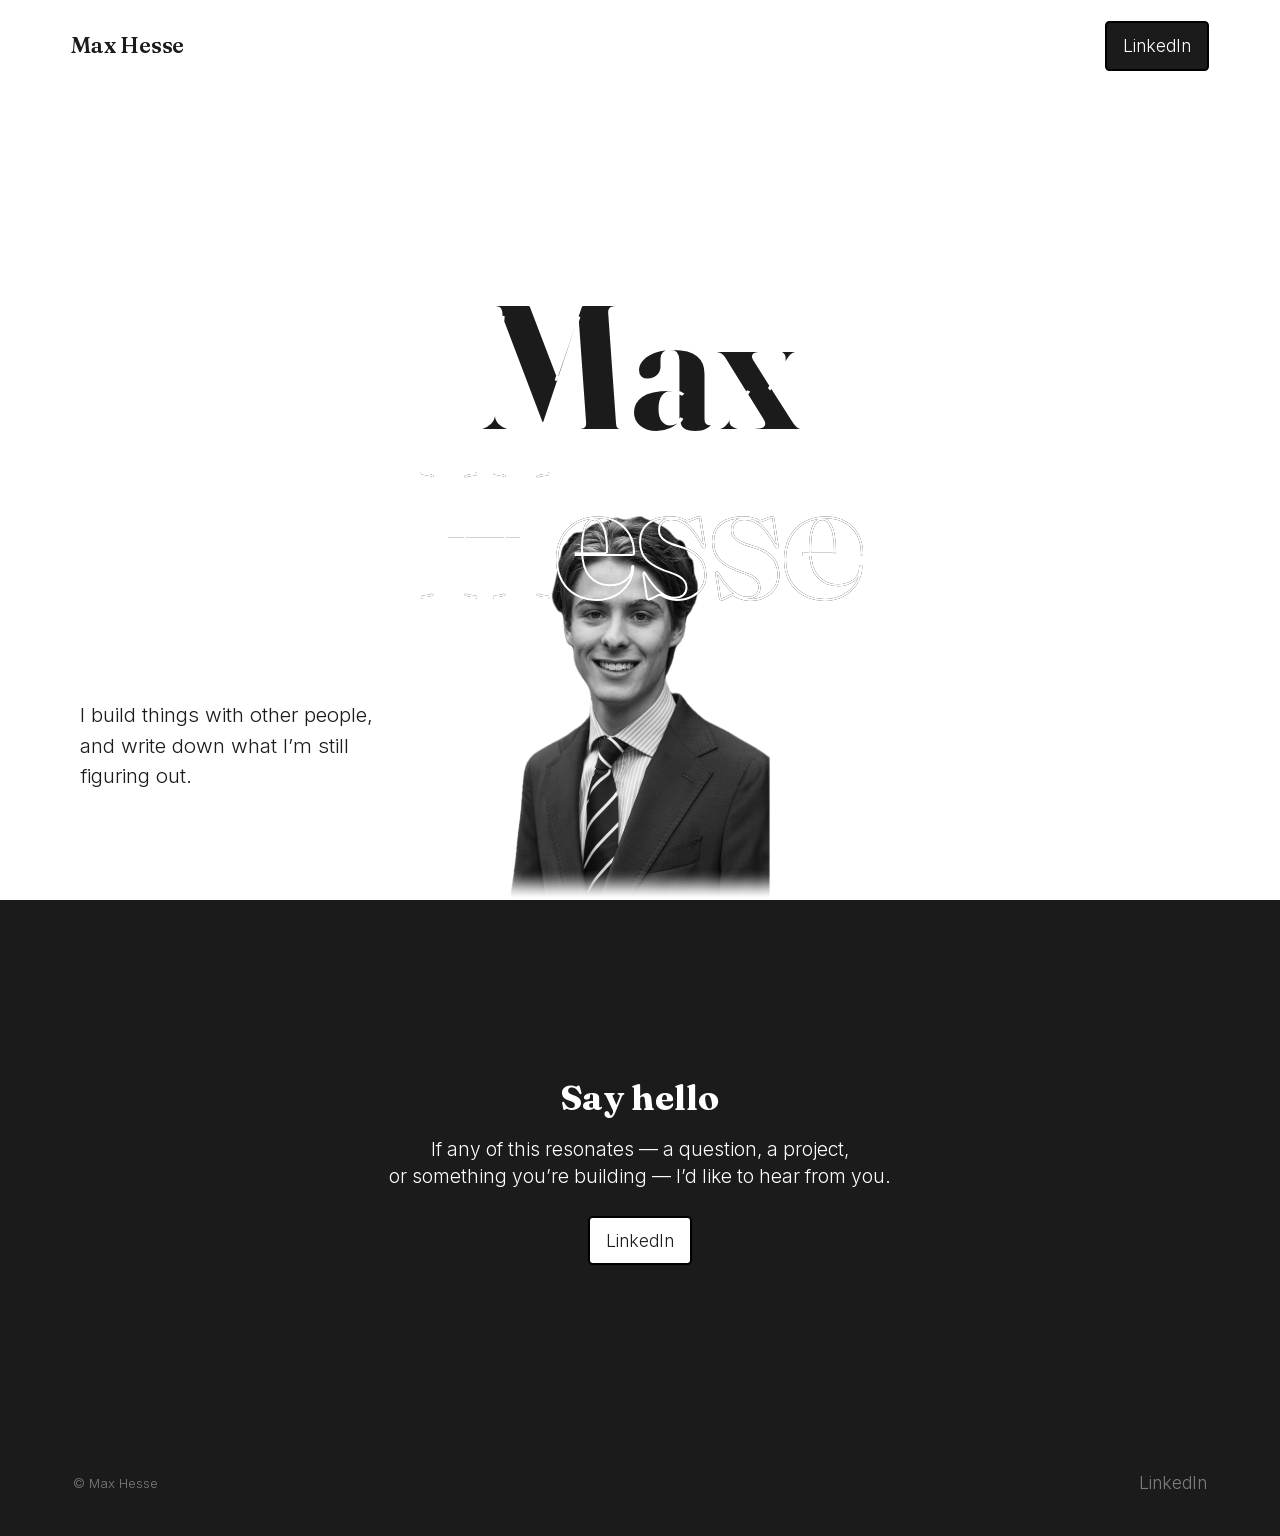
==== commit 38523341: "Phase 1: strip the template, set own type and colour Remove the /design/, /photos/ and /look-book/ p" ====
--- a/index.html
+++ b/index.html
@@ -2,248 +2,82 @@
 <html lang="en">
 <head>
 <meta charset="utf-8">
-<title>Bazil Hamard - Freelance webdesigner &amp; photographer - Paris</title>
-<meta name="description" content="Webdesigner, Webflow expert &amp; photographer based in Paris. I craft impactful branding and websites for visionaries and creators.">
+<title>Max Hesse</title>
+<meta name="description" content="I build things with other people, and write down what I'm still figuring out. Student in Maastricht, co-founder of MAIN — the Maastricht AI &amp; Tech Network.">
 <meta content="width=device-width, initial-scale=1" name="viewport">
-<link href="css/style.css" rel="stylesheet" type="text/css">
-<link href="https://cdn.prod.website-files.com/61dd9ddd76c6a058a47a4c57/61dd9ddd76c6a0a5317a4cc8_Favicon.jpg" rel="shortcut icon" type="image/x-icon">
-<link href="https://cdn.prod.website-files.com/61dd9ddd76c6a058a47a4c57/61dd9ddd76c6a01dc07a4cc9_Webclip.jpg" rel="apple-touch-icon">
+<link href="css/style.css?v=8" rel="stylesheet" type="text/css">
+<meta property="og:title" content="Max Hesse">
+<meta property="og:description" content="I build things with other people, and write down what I'm still figuring out.">
+<meta property="og:type" content="website">
+<meta property="og:url" content="https://maxleohesse.com/">
+<meta name="twitter:card" content="summary_large_image">
 <script>document.documentElement.className += ' js';</script>
-
 </head>
 <body class="body is-entering">
 
-<div class="preloader"><div class="panel__wrapper"><div class="panel-left"></div><div class="panel-right"></div><img src="https://cdn.prod.website-files.com/61dd9ddd76c6a058a47a4c57/623374ba0955641189595aea_Logo_Bazil-white.svg" loading="eager" alt="" class="preloader__img"></div></div>
+<div class="preloader"><div class="panel__wrapper"><div class="panel-left"></div><div class="panel-right"></div><span class="preloader__wordmark">MH</span></div></div>
+
 <div class="global">
+<div class="black-curtain_transition"><div class="panel__wrapper"><div class="colorpanel-left"></div><div class="colorpanel-right"></div></div></div>
 
-<div class="black-curtain_transition"><div class="panel__wrapper"><div class="colorpanel-left"></div><div class="colorpanel-right"></div></div></div>
 <nav class="nav flex-split is--white">
   <div class="container-xl is--menu">
-    <a href="./" class="nav__logo w-inline-block w--current"><img src="https://cdn.prod.website-files.com/61dd9ddd76c6a058a47a4c57/61defd565b95860877484fe4_Logo_Bazil.svg" loading="lazy" alt="Bazil logo" class="nav__logo-img"></a>
+    <a href="./" class="nav__logo w-inline-block w--current"><span class="nav__wordmark">Max Hesse</span></a>
     <div class="menu__button" id="menuButton">
       <div class="line"></div><div class="line"></div><div class="line"></div>
       <div class="close"><div class="cross is--reverse"></div><div class="cross"></div></div>
     </div>
     <div class="nav__menu hide">
-      <a href="design/" class="nav__item is-transition">Design</a>
-      <a href="photos/" class="nav__item is-transition">Photos</a>
-      <a href="look-book/" class="nav__item is-transition">Look book</a>
-      <a href="about/" class="nav__item is-transition hide">About</a>
-      <div class="wg-element"><div class="wg-element-wrapper sw1">
-        <a lang="fr" href="https://www.bazil.fr/" class="wg-selector-1 s1 w-inline-block"><div>FR</div><div class="wg-selector-highlight-wrapper"><div class="wg-selector-highlight h1"></div></div></a>
-        <a lang="en" href="#" class="wg-selector-1 s2 is-active w-inline-block"><div>EN</div><div class="wg-selector-highlight-wrapper"><div class="wg-selector-highlight h2"></div></div></a>
-      </div></div>
-      <a href="mailto:hello@bazil.fr?subject=Getting%20in%20touch%20-%20Bazil.fr" class="cta menu w-button">hello@bazil.fr</a>
+      <a href="https://www.linkedin.com/in/maxlhesse" target="_blank" rel="noopener" class="cta menu w-button">LinkedIn</a>
     </div>
     <div class="nav__mobile">
       <div class="menu__line is--top"></div>
-      <a href="design/" class="nav__item--wrapper w-inline-block">
-        <div class="nav__item--title">Design</div>
-        <div class="faq__arrow is--mobile"><img src="https://cdn.prod.website-files.com/61dd9ddd76c6a058a47a4c57/6204e4cefa407d267ed35bbc_Arrow_white.svg" loading="lazy" alt="" class="faq__arrow--image"></div>
-        <div class="menu__line"></div>
-      </a>
-      <a href="photos/" class="nav__item--wrapper w-inline-block">
-        <div class="nav__item--title">Photos</div>
-        <div class="faq__arrow is--mobile"><img src="https://cdn.prod.website-files.com/61dd9ddd76c6a058a47a4c57/6204e4cefa407d267ed35bbc_Arrow_white.svg" loading="lazy" alt="" class="faq__arrow--image"></div>
-        <div class="menu__line"></div>
-      </a>
-      <a href="look-book/" class="nav__item--wrapper w-inline-block">
-        <div class="nav__item--title">Look book</div>
-        <div class="faq__arrow is--mobile"><img src="https://cdn.prod.website-files.com/61dd9ddd76c6a058a47a4c57/6204e4cefa407d267ed35bbc_Arrow_white.svg" loading="lazy" alt="" class="faq__arrow--image"></div>
-        <div class="menu__line"></div>
-      </a>
-      <a href="about/" class="nav__item--wrapper w-inline-block">
-        <div class="nav__item--title">About</div>
-        <div class="faq__arrow is--mobile"><img src="https://cdn.prod.website-files.com/61dd9ddd76c6a058a47a4c57/6204e4cefa407d267ed35bbc_Arrow_white.svg" loading="lazy" alt="" class="faq__arrow--image"></div>
-        <div class="menu__line"></div>
-      </a>
       <div class="nav__contact-wrapper">
-        <img src="https://cdn.prod.website-files.com/61dd9ddd76c6a058a47a4c57/622231122ac5bbd33df08f0c_Cercles-jaunes.svg" loading="lazy" alt="" class="logo__mobile">
-        <a href="mailto:hello@bazil.fr?subject=Getting%20in%20touch%20-%20Bazil.fr" class="nav__contact">hello@bazil.fr</a>
-        <a href="tel:+33687845893" class="nav__contact">06.87.84.58.93</a>
-      </div>
-      <a href="#" class="cta is--p-less js-open-form w-button">Start a project</a>
-      <div class="wg-element"><div class="wg-element-wrapper sw1">
-        <a lang="fr" href="https://www.bazil.fr/" class="wg-selector-1 s1 w-inline-block"><div>FR</div><div class="wg-selector-highlight-wrapper"><div class="wg-selector-highlight h1"></div></div></a>
-        <a lang="en" href="#" class="wg-selector-1 s2 is-active w-inline-block"><div>EN</div><div class="wg-selector-highlight-wrapper"><div class="wg-selector-highlight h2"></div></div></a>
-      </div></div>
-      <div class="nav__rs--wrapper">
-        <a href="https://www.instagram.com/bazildesiles/" target="_blank" class="rs__link w-inline-block"><img src="https://cdn.prod.website-files.com/61dd9ddd76c6a058a47a4c57/61dd9ddd76c6a041987a4ccb_RS_insta.webp" loading="lazy" alt="Instagram" class="rs-img"></a>
-        <a href="https://www.linkedin.com/in/bazil-hamard/" target="_blank" class="rs__link w-inline-block"><img src="https://cdn.prod.website-files.com/61dd9ddd76c6a058a47a4c57/61dd9ddd76c6a0d11b7a4ccc_RS_Linkedin.webp" loading="lazy" alt="LinkedIn" class="rs-img is--smaller"></a>
-        <a href="https://webflow.com/bazil" target="_blank" class="rs__link w-inline-block"><img src="https://cdn.prod.website-files.com/61dd9ddd76c6a058a47a4c57/6204de9267d23e3e209350e2_Webflow.svg" loading="lazy" alt="Webflow expert" class="rs-img"></a>
+        <a href="https://www.linkedin.com/in/maxlhesse" target="_blank" rel="noopener" class="nav__contact">LinkedIn</a>
       </div>
     </div>
   </div>
 </nav>
-<div class="cursor"><div class="cursor__circle"><img src="https://cdn.prod.website-files.com/61dd9ddd76c6a058a47a4c57/61fa5ae131de253e0d866d9b_Arrow.webp" loading="lazy" alt="" class="cursor__img"></div></div>
 
-<div class="form__container">
-  <div class="close-form-div js-close-form"></div>
-  <div class="form__wrap w-form">
-    <form class="form" id="projectForm">
-      <div class="question-wrap">
-        <a href="#" class="close-button js-close-form w-inline-block"><img src="https://cdn.prod.website-files.com/61dd9ddd76c6a058a47a4c57/6231cae972a11c9142078d7c_close-x.svg" loading="lazy" alt="Close" class="close-icon"></a>
-        <div class="q is-1 is-current" data-step="1">
-          <div class="project-num is-form"><div class="num-txt">1</div><div class="num-txt">/</div><div class="num-txt">5</div></div>
-          <div class="form__intro">Average time to complete: 2 minutes</div>
-          <div class="question__title"><strong>What do you need?</strong></div>
-          <div class="radio__buttons--wrapper">
-            <label class="radio__button w-radio js-step-choice" data-next="2" data-value="A website">
-      <div class="w-form-formradioinput w-form-formradioinput--inputType-custom radio w-radio-input"></div>
-      <input type="radio" style="opacity:0;position:absolute;z-index:-1">
-      <span class="radio-txt w-form-label">A website</span></label>
-            <label class="radio__button w-radio js-step-choice" data-next="2" data-value="Branding, design &amp;amp; website">
-      <div class="w-form-formradioinput w-form-formradioinput--inputType-custom radio w-radio-input"></div>
-      <input type="radio" style="opacity:0;position:absolute;z-index:-1">
-      <span class="radio-txt w-form-label">Branding, design &amp; website</span></label>
-            <label class="radio__button w-radio js-step-choice" data-next="photos" data-value="Photography">
-      <div class="w-form-formradioinput w-form-formradioinput--inputType-custom radio w-radio-input"></div>
-      <input type="radio" style="opacity:0;position:absolute;z-index:-1">
-      <span class="radio-txt w-form-label">Photography</span></label>
-            <label class="radio__button w-radio js-step-choice" data-next="photos" data-value="Photo &amp;amp; graphic design">
-      <div class="w-form-formradioinput w-form-formradioinput--inputType-custom radio w-radio-input"></div>
-      <input type="radio" style="opacity:0;position:absolute;z-index:-1">
-      <span class="radio-txt w-form-label">Photo &amp; graphic design</span></label>
-          </div>
-        </div>
-        <div class="q is-22" data-step="2">
-          <div class="project-num is-form"><div class="num-txt">2</div><div class="num-txt">/</div><div class="num-txt">5</div></div>
-          <div class="question__title">When do you need it?</div>
-          <div class="radio__buttons--wrapper">
-            <label class="radio__button w-radio js-step-choice" data-next="3" data-value="As soon as possible">
-      <div class="w-form-formradioinput w-form-formradioinput--inputType-custom radio w-radio-input"></div>
-      <input type="radio" style="opacity:0;position:absolute;z-index:-1">
-      <span class="radio-txt w-form-label">As soon as possible</span></label>
-            <label class="radio__button w-radio js-step-choice" data-next="3" data-value="Within the next 2 months">
-      <div class="w-form-formradioinput w-form-formradioinput--inputType-custom radio w-radio-input"></div>
-      <input type="radio" style="opacity:0;position:absolute;z-index:-1">
-      <span class="radio-txt w-form-label">Within the next 2 months</span></label>
-            <label class="radio__button w-radio js-step-choice" data-next="3" data-value="Within 6 months">
-      <div class="w-form-formradioinput w-form-formradioinput--inputType-custom radio w-radio-input"></div>
-      <input type="radio" style="opacity:0;position:absolute;z-index:-1">
-      <span class="radio-txt w-form-label">Within 6 months</span></label>
-            <label class="radio__button w-radio js-step-choice" data-next="3" data-value="No rush">
-      <div class="w-form-formradioinput w-form-formradioinput--inputType-custom radio w-radio-input"></div>
-      <input type="radio" style="opacity:0;position:absolute;z-index:-1">
-      <span class="radio-txt w-form-label">No rush</span></label>
-          </div>
-          <a href="#" class="back-button js-step-back w-inline-block" data-back="1"><img src="https://cdn.prod.website-files.com/61dd9ddd76c6a058a47a4c57/61fa5ae131de253e0d866d9b_Arrow.webp" loading="lazy" alt="Back" class="back-icon"></a>
-        </div>
-        <div class="q is-3" data-step="3">
-          <div class="project-num is-form"><div class="num-txt">3</div><div class="num-txt">/</div><div class="num-txt">5</div></div>
-          <div class="question__title">What budget do you have in mind?</div>
-          <div class="radio__buttons--wrapper">
-            <label class="radio__button w-radio js-step-choice" data-next="4" data-value="4000 - 8000 €">
-      <div class="w-form-formradioinput w-form-formradioinput--inputType-custom radio w-radio-input"></div>
-      <input type="radio" style="opacity:0;position:absolute;z-index:-1">
-      <span class="radio-txt w-form-label">4000 - 8000 €</span></label>
-            <label class="radio__button w-radio js-step-choice" data-next="4" data-value="8000 - 12000 €">
-      <div class="w-form-formradioinput w-form-formradioinput--inputType-custom radio w-radio-input"></div>
-      <input type="radio" style="opacity:0;position:absolute;z-index:-1">
-      <span class="radio-txt w-form-label">8000 - 12000 €</span></label>
-            <label class="radio__button w-radio js-step-choice" data-next="4" data-value="12000 - 20000 €">
-      <div class="w-form-formradioinput w-form-formradioinput--inputType-custom radio w-radio-input"></div>
-      <input type="radio" style="opacity:0;position:absolute;z-index:-1">
-      <span class="radio-txt w-form-label">12000 - 20000 €</span></label>
-            <label class="radio__button w-radio js-step-choice" data-next="4" data-value="+ 20000 €">
-      <div class="w-form-formradioinput w-form-formradioinput--inputType-custom radio w-radio-input"></div>
-      <input type="radio" style="opacity:0;position:absolute;z-index:-1">
-      <span class="radio-txt w-form-label">+ 20000 €</span></label>
-          </div>
-          <a href="#" class="back-button js-step-back w-inline-block" data-back="2"><img src="https://cdn.prod.website-files.com/61dd9ddd76c6a058a47a4c57/61fa5ae131de253e0d866d9b_Arrow.webp" loading="lazy" alt="Back" class="back-icon"></a>
-        </div>
-        <div class="q is-44" data-step="4">
-          <div class="project-num is-form"><div class="num-txt">4</div><div class="num-txt">/</div><div class="num-txt">5</div></div>
-          <div class="question__title">How did you hear about my work?</div>
-          <div class="radio__buttons--wrapper">
-            <label class="radio__button w-radio js-step-choice" data-next="5" data-value="Google search">
-      <div class="w-form-formradioinput w-form-formradioinput--inputType-custom radio w-radio-input"></div>
-      <input type="radio" style="opacity:0;position:absolute;z-index:-1">
-      <span class="radio-txt w-form-label">Google search</span></label>
-            <label class="radio__button w-radio js-step-choice" data-next="5" data-value="Word of mouth">
-      <div class="w-form-formradioinput w-form-formradioinput--inputType-custom radio w-radio-input"></div>
-      <input type="radio" style="opacity:0;position:absolute;z-index:-1">
-      <span class="radio-txt w-form-label">Word of mouth</span></label>
-            <label class="radio__button w-radio js-step-choice" data-next="5" data-value="One of my past projects">
-      <div class="w-form-formradioinput w-form-formradioinput--inputType-custom radio w-radio-input"></div>
-      <input type="radio" style="opacity:0;position:absolute;z-index:-1">
-      <span class="radio-txt w-form-label">One of my past projects</span></label>
-            <label class="radio__button w-radio js-step-choice" data-next="5" data-value="Social media / Webflow">
-      <div class="w-form-formradioinput w-form-formradioinput--inputType-custom radio w-radio-input"></div>
-      <input type="radio" style="opacity:0;position:absolute;z-index:-1">
-      <span class="radio-txt w-form-label">Social media / Webflow</span></label>
-            <label class="radio__button w-radio js-step-choice" data-next="5" data-value="Other">
-      <div class="w-form-formradioinput w-form-formradioinput--inputType-custom radio w-radio-input"></div>
-      <input type="radio" style="opacity:0;position:absolute;z-index:-1">
-      <span class="radio-txt w-form-label">Other</span></label>
-          </div>
-          <a href="#" class="back-button js-step-back w-inline-block" data-back="3"><img src="https://cdn.prod.website-files.com/61dd9ddd76c6a058a47a4c57/61fa5ae131de253e0d866d9b_Arrow.webp" loading="lazy" alt="Back" class="back-icon"></a>
-        </div>
-        <div class="q is-55" data-step="5">
-          <div class="project-num is-form"><div class="num-txt">5</div><div class="num-txt">/</div><div class="num-txt">5</div></div>
-          <div class="question__title"><strong>Finally, leave your details so I can get back to you as soon as possible.</strong></div>
-          <div class="radio__buttons--wrapper">
-            <div class="form-row">
-              <input type="text" class="txt-field is-half w-input" placeholder="First name*" required>
-              <input type="text" class="txt-field is-half w-input" placeholder="Last name*" required>
-            </div>
-            <div class="form-row">
-              <input type="email" class="txt-field is-half w-input" placeholder="Email*" required>
-              <input type="tel" class="txt-field is-half w-input" placeholder="Phone">
-            </div>
-            <textarea class="txt-field is-msg w-input" placeholder="Tell me a bit more about your project..."></textarea>
-            <input type="submit" class="radio__button w-button" value="Send">
-          </div>
-          <a href="#" class="back-button js-step-back w-inline-block" data-back="4"><img src="https://cdn.prod.website-files.com/61dd9ddd76c6a058a47a4c57/61fa5ae131de253e0d866d9b_Arrow.webp" loading="lazy" alt="Back" class="back-icon"></a>
-        </div>
-        <div class="q is-photos" data-step="photos">
-          <div class="question__title">For your photography needs,<br>contact me directly by email:</div>
-          <a href="mailto:hello@bazil.fr?subject=Getting%20in%20touch%20-%20bazil.fr" class="cta is--photos w-button">hello@bazil.fr</a>
-          <a href="#" class="back-button js-step-back w-inline-block" data-back="1"><img src="https://cdn.prod.website-files.com/61dd9ddd76c6a058a47a4c57/61fa5ae131de253e0d866d9b_Arrow.webp" loading="lazy" alt="Back" class="back-icon"></a>
-        </div>
-      </div>
-    </form>
-    <div class="success w-form-done">
-      <a href="#" class="close-button js-close-form w-inline-block"><img src="https://cdn.prod.website-files.com/61dd9ddd76c6a058a47a4c57/6231cae972a11c9142078d7c_close-x.svg" loading="lazy" alt="Close" class="close-icon"></a>
-      <div class="success__text"><span class="success-heading">Thank you</span>I'll get back to you as soon as possible 👋</div>
-    </div>
-  </div>
-</div>
-
+<div class="cursor"><div class="cursor__circle"><svg class="cursor__img" viewBox="0 0 24 24" fill="none" aria-hidden="true"><path d="M5 12h14M13 6l6 6-6 6" stroke="currentColor" stroke-width="2.2" stroke-linecap="round" stroke-linejoin="round"/></svg></div></div>
 </div>
 
 <div class="main">
   <section class="section is--intro">
     <div class="container-xl is--intro">
       <div class="intro__content-wrapper">
-        <div class="intro__text is--first">👋, my name is</div>
         <div class="heading-outline__wrapper">
-          <h1 class="heading-outline is--first"><a href="design/" class="intro__link is--first">Max</a></h1>
-          <div class="intro__title"><a href="design/" class="intro__link-web is-transition">Max</a></div>
+          <h1 class="heading-outline is--first"><span class="intro__link is--first">Max</span></h1>
+          <div class="intro__title"><span class="intro__link-web">Max</span></div>
         </div>
         <div class="heading-outline__wrapper">
-          <div class="heading-outline"><a href="photos/" class="intro__link is--second">Hesse</a></div>
-          <div class="heading-xl"><a href="photos/" class="intro__link-photo is--outline-text is-transition">Hesse</a></div>
+          <div class="heading-outline"><span class="intro__link is--second">Hesse</span></div>
+          <div class="heading-xl"><span class="intro__link-photo is--outline-text">Hesse</span></div>
         </div>
-        <div class="intro__bottom-text">
-          <div class="intro__text is--left">Student, in Maastricht.</div>
-          <div class="intro__clients">
-            <img src="images/main-logo.png" loading="lazy" alt="MAIN Maastricht" class="client__logo">
-            <img src="images/um-logo.png" loading="lazy" alt="Maastricht University" class="client__logo">
-            <img src="images/allianzgi-logo.png" loading="lazy" alt="Allianz Global Investors" class="client__logo">          </div>
-        </div>
+        <p class="intro__sentence">I build things with other people, and write down what I&rsquo;m still figuring out.</p>
       </div>
       <img src="images/me.png" loading="eager" sizes="(max-width: 479px) 90vw, (max-width: 767px) 80vw, 40vw" alt="Portrait of Max Hesse" class="intro__photo">
-      <div class="intro__buttons">
-        <a href="design/" class="cta__mobile inner--link w-button">See my design work</a>
-        <a href="photos/" class="cta__mobile is--ghost inner--link w-button">Discover my photos</a>
-        <a href="design/" class="cta padding--right inner-link no--mobile is-transition w-button">You need a designer</a>
-        <a href="photos/" class="cta is--ghost no--mobile is-transition w-button">You need a photographer</a>
+    </div>
+  </section>
+
+  <section class="section is--contact is--black">
+    <div class="container is--contact">
+      <div class="is--centered">
+        <h3 class="text-white">Say hello</h3>
+        <p class="text-white">If any of this resonates &mdash; a question, a project,<br>or something you&rsquo;re building &mdash; I&rsquo;d like to hear from you.</p>
+        <div class="cta__footer-wrapper">
+          <a href="https://www.linkedin.com/in/maxlhesse" target="_blank" rel="noopener" class="cta is--reverse w-button">LinkedIn</a>
+        </div>
       </div>
     </div>
   </section>
+
+  <footer class="site-footer">
+    <span>&copy; Max Hesse</span>
+    <a href="https://www.linkedin.com/in/maxlhesse" target="_blank" rel="noopener">LinkedIn</a>
+  </footer>
 </div>
-<div class="bz-lightbox" id="lightbox"><img src="" alt=""></div>
-<script src="js/main.js"></script>
+
+<script src="js/main.js?v=8"></script>
 </body>
-</html>+</html>
--- a/css/style.css
+++ b/css/style.css
@@ -1,4 +1,11 @@
 /* Bazil rebuild — layout rules extracted from the original Webflow stylesheet, plus a hand-written interaction layer (see bottom). */
+
+/* ---- self-hosted type (SIL Open Font License) ---- */
+@font-face{font-family:'Fraunces';src:url('../fonts/Fraunces-latin-normal.woff2') format('woff2');unicode-range:U+0000-00FF,U+0131,U+0152-0153,U+02BB-02BC,U+02C6,U+02DA,U+02DC,U+0304,U+0308,U+0329,U+2000-206F,U+2074,U+20AC,U+2122,U+2191,U+2193,U+2212,U+2215,U+FEFF,U+FFFD;font-weight:300 900;font-display:swap}
+@font-face{font-family:'Fraunces';src:url('../fonts/Fraunces-latin-ext-normal.woff2') format('woff2');unicode-range:U+0100-02BA,U+02BD-02C5,U+02C7-02CC,U+02CE-02D7,U+02DD-02FF,U+0304,U+0308,U+0329,U+1D00-1DBF,U+1E00-1E9F,U+1EF2-1EFF,U+2020,U+20A0-20AB,U+20AD-20C0,U+2113,U+2C60-2C7F,U+A720-A7FF;font-weight:300 900;font-display:swap}
+@font-face{font-family:'Inter';src:url('../fonts/Inter-latin-normal.woff2') format('woff2');unicode-range:U+0000-00FF,U+0131,U+0152-0153,U+02BB-02BC,U+02C6,U+02DA,U+02DC,U+0304,U+0308,U+0329,U+2000-206F,U+2074,U+20AC,U+2122,U+2191,U+2193,U+2212,U+2215,U+FEFF,U+FFFD;font-weight:300 700;font-display:swap}
+@font-face{font-family:'Inter';src:url('../fonts/Inter-latin-ext-normal.woff2') format('woff2');unicode-range:U+0100-02BA,U+02BD-02C5,U+02C7-02CC,U+02CE-02D7,U+02DD-02FF,U+0304,U+0308,U+0329,U+1D00-1DBF,U+1E00-1E9F,U+1EF2-1EFF,U+2020,U+20A0-20AB,U+20AD-20C0,U+2113,U+2C60-2C7F,U+A720-A7FF;font-weight:300 700;font-display:swap}
+html{font-optical-sizing:auto}
 html{-webkit-text-size-adjust:100%;-ms-text-size-adjust:100%;font-family:sans-serif}
 body{margin:0}
 article,aside,details,figcaption,figure,footer,header,hgroup,main,menu,nav,section,summary{display:block}
@@ -100,24 +107,24 @@
 [data-nav-menu-open]{text-align:center;background:#c8c8c8;min-width:200px;position:absolute;top:100%;left:0;right:0;overflow:visible;display:block!important}
 .w-tab-link.w--current{background-color:#c8c8c8}
 @keyframes spin{0%{transform:rotate(0)}to{transform:rotate(360deg)}}
-:root{--black:#1b1b1b;--primary:#fda228;--white:white;--secondary:#fc3e6b;--tertiary:#1daafc}
+:root{--black:#1b1b1b;--primary:#1D3D67;--primary-light:#7FA6D9;--white:white;--secondary:#fc3e6b;--tertiary:#1daafc;--font-display:'Fraunces',Georgia,serif;--font-body:'Inter',system-ui,-apple-system,sans-serif}
 .w-layout-grid{grid-row-gap:16px;grid-column-gap:16px;grid-template-rows:auto auto;grid-template-columns:1fr 1fr;grid-auto-columns:1fr;display:grid}
 .w-form-formradioinput--inputType-custom{border:1px solid #ccc;border-radius:50%;width:12px;height:12px}
 .w-form-formradioinput--inputType-custom.w--redirected-focus{box-shadow:0 0 3px 1px #3898ec}
 .w-form-formradioinput--inputType-custom.w--redirected-checked{border-width:4px;border-color:#3898ec}
-body{color:#333;cursor:default;padding-left:0;padding-right:0;font-family:Montserrat,sans-serif;font-size:1vw;line-height:29px}
-h1{color:var(--black);margin-top:0;margin-bottom:1.67rem;font-family:Media sans extended,sans-serif;font-size:6em;font-weight:700;line-height:1.11}
-h2{color:var(--black);margin-top:0;margin-bottom:1.11rem;font-family:Media sans extended,sans-serif;font-size:3.33em;font-weight:700;line-height:1.17}
-h3{margin-top:0;margin-bottom:.56rem;font-family:Media sans extended,sans-serif;font-size:2.78em;font-weight:700;line-height:1.25}
-h4{color:var(--black);margin-top:0;margin-bottom:0;font-family:Sfprodisplay,Arial,sans-serif;font-size:1.67em;font-weight:300;line-height:1.33}
-h5{color:var(--primary);text-align:left;letter-spacing:8px;text-transform:uppercase;margin-top:0;font-family:Sfprodisplay,Arial,sans-serif;font-size:.83em;font-weight:400;line-height:1.2;display:inline-block;overflow:hidden}
-h6{margin-top:10px;margin-bottom:10px;font-family:Sfprodisplay,Arial,sans-serif;font-size:.83em;font-weight:400;line-height:1}
-p{margin-bottom:1.11rem;font-family:Sfprodisplay,Arial,sans-serif;font-size:1.5em;font-weight:300;line-height:1.4}
-a{color:var(--black);cursor:pointer;font-family:Sfprodisplay,Arial,sans-serif;font-size:1.11rem;font-weight:300;line-height:1.5;text-decoration:none;transition:all .35s}
+body{color:#333;cursor:default;padding-left:0;padding-right:0;font-family:var(--font-body);font-size:1vw;line-height:29px}
+h1{color:var(--black);margin-top:0;margin-bottom:1.67rem;font-family:var(--font-display);font-size:6em;font-weight:700;line-height:1.11}
+h2{color:var(--black);margin-top:0;margin-bottom:1.11rem;font-family:var(--font-display);font-size:3.33em;font-weight:700;line-height:1.17}
+h3{margin-top:0;margin-bottom:.56rem;font-family:var(--font-display);font-size:2.78em;font-weight:700;line-height:1.25}
+h4{color:var(--black);margin-top:0;margin-bottom:0;font-family:var(--font-body);font-size:1.67em;font-weight:300;line-height:1.33}
+h5{color:var(--primary);text-align:left;letter-spacing:8px;text-transform:uppercase;margin-top:0;font-family:var(--font-body);font-size:.83em;font-weight:400;line-height:1.2;display:inline-block;overflow:hidden}
+h6{margin-top:10px;margin-bottom:10px;font-family:var(--font-body);font-size:.83em;font-weight:400;line-height:1}
+p{margin-bottom:1.11rem;font-family:var(--font-body);font-size:1.5em;font-weight:300;line-height:1.4}
+a{color:var(--black);cursor:pointer;font-family:var(--font-body);font-size:1.11rem;font-weight:300;line-height:1.5;text-decoration:none;transition:all .35s}
 a:hover{color:var(--primary);font-style:normal;text-decoration:none}
 strong{font-weight:500}
-blockquote{color:var(--black);border-left:5px solid #e2e2e2;margin-bottom:10px;padding:10px 20px;font-family:Sfprodisplay,Arial,sans-serif;font-size:1.39em;font-style:italic;font-weight:300;line-height:1.11}
-.cta{background-color:var(--black);color:var(--white);text-align:center;border:.14em solid #000;border-radius:.28rem;flex:0 auto;order:0;justify-content:center;align-self:auto;align-items:center;padding:.5rem 1rem;font-family:Sfprodisplay,Arial,sans-serif;font-size:1.11rem;font-weight:300;line-height:1.67;transition:all .3s;display:inline-block}
+blockquote{color:var(--black);border-left:5px solid #e2e2e2;margin-bottom:10px;padding:10px 20px;font-family:var(--font-body);font-size:1.39em;font-style:italic;font-weight:300;line-height:1.11}
+.cta{background-color:var(--black);color:var(--white);text-align:center;border:.14em solid #000;border-radius:.28rem;flex:0 auto;order:0;justify-content:center;align-self:auto;align-items:center;padding:.5rem 1rem;font-family:var(--font-body);font-size:1.11rem;font-weight:300;line-height:1.67;transition:all .3s;display:inline-block}
 .cta:hover{background-color:var(--black);color:#fff;padding-left:32px;padding-right:32px;box-shadow:0 32px 32px #1b1b1b1a,0 16px 16px #1b1b1b1a,0 8px 8px #1b1b1b1a,0 4px 4px #1b1b1b1a,0 2px 2px #1b1b1b1a}
 .cta.is--reverse{float:none;color:var(--black);text-align:center;background-color:#fff;max-width:340px;margin-right:0}
 .cta.is--reverse:hover{background-color:var(--white);color:var(--black)}
@@ -139,11 +146,11 @@
 .cta.is--white:hover{background-color:var(--white)}
 .cta.is--nl{border:1px solid var(--white);border-radius:0 .5rem .5rem 0}
 .cta.is--nl:hover{padding-left:1.5rem;padding-right:1.5rem;box-shadow:0 2px 2px #1b1b1b1a}
-.body{color:var(--black);white-space:normal;background-image:none;background-repeat:repeat;background-size:auto;background-attachment:scroll;padding-left:0;padding-right:0;font-family:Avenir;font-weight:400;overflow:visible}
-.skills__single--text{color:var(--black);text-align:left;font-family:Sfprodisplay,Arial,sans-serif;font-size:16px;font-weight:300;line-height:24px}
+.body{color:var(--black);white-space:normal;background-image:none;background-repeat:repeat;background-size:auto;background-attachment:scroll;padding-left:0;padding-right:0;font-family:var(--font-body);font-weight:400;overflow:visible}
+.skills__single--text{color:var(--black);text-align:left;font-family:var(--font-body);font-size:16px;font-weight:300;line-height:24px}
 .skills__single--text.white{color:var(--white);text-align:center}
 .section{z-index:2;margin-top:11.11em;margin-bottom:11.11em;display:block;position:relative}
-.section.contact{background-image:url(https://cdn.prod.website-files.com/61dd9ddd76c6a058a47a4c57/61dd9ddd76c6a046ad7a4d05_5e7390d48fd6df958c4ece16_Photo_Contact.webp);background-position:0 0;background-size:cover;margin-top:0;margin-bottom:0;display:block}
+.section.contact{margin-top:0;margin-bottom:0;display:block}
 .section.menu{margin-top:0;margin-bottom:0}
 .section.temoignages{background-color:#0000;width:100%;height:auto;margin-top:0;margin-bottom:0;padding-top:160px;padding-bottom:80px;display:block;top:0;overflow:hidden}
 .section.nav{z-index:5;margin-top:0;display:block;position:relative;inset:0% 0% auto}
@@ -163,7 +170,7 @@
 .section.is--testimonials{grid-column-gap:24px;grid-row-gap:24px;flex-direction:column;align-items:center;width:100%;display:flex;overflow:hidden;transform:rotate(0)}
 .section.is--webflow{display:none}
 .section.is--t-less{margin-top:0}
-.section.is--contact{background-image:linear-gradient(#1b1b1b66,#1b1b1b66),url(https://cdn.prod.website-files.com/61dd9ddd76c6a058a47a4c57/626c138dc4375563c94d1323_Photo%20-%20Bureau.webp);background-position:0 0,50%;background-size:auto,cover;justify-content:flex-end;align-items:center;height:80vh;margin-top:0;margin-bottom:0;display:flex}
+.section.is--contact{background-color:var(--black);justify-content:flex-end;align-items:center;height:80vh;margin-top:0;margin-bottom:0;display:flex}
 .section.is--contact.is--black{justify-content:center;align-items:center;display:flex}
 .section.is--projects-grid{grid-column-gap:16px;grid-row-gap:16px;background-color:var(--black);grid-template-rows:auto auto;grid-template-columns:1fr 1fr;grid-auto-columns:1fr;height:90vh;display:grid}
 .section.is--smwyg{flex-direction:column;display:flex;overflow:hidden;transform:rotate(5deg)}
@@ -220,10 +227,10 @@
 .project__image--half.left{border-radius:10px}
 .project__image--half.right{border-radius:10px;margin-top:80px}
 .project__gallery--image.shadow{width:100%}
-.footer__text{color:var(--white);font-family:Sfprodisplay,Arial,sans-serif;font-size:1.39em;font-weight:300}
+.footer__text{color:var(--white);font-family:var(--font-body);font-size:1.39em;font-weight:300}
 .testimonial__photo{border:2px solid var(--black);text-align:center;object-fit:fill;border-radius:5.56em;order:1;align-self:auto;width:80px;height:80px;position:relative;top:0}
 .temoignage__name{color:var(--black);text-align:left;margin-bottom:0;font-size:1em}
-.testimonial__quote{text-align:left;padding-top:0;font-family:Sfprodisplay,Arial,sans-serif;font-size:1.2em;font-weight:300;line-height:1.56;position:relative;top:0;overflow:visible}
+.testimonial__quote{text-align:left;padding-top:0;font-family:var(--font-body);font-size:1.2em;font-weight:300;line-height:1.56;position:relative;top:0;overflow:visible}
 .testimonial__link{grid-column-gap:1.11em;grid-row-gap:16px;flex-flow:row-reverse;grid-template-rows:auto;grid-template-columns:.25fr 1fr;grid-auto-columns:1fr;justify-content:flex-end;place-items:center start;margin-bottom:1.67em;display:flex}
 .testimonial__link:hover{color:var(--black)}
 .testimonial__infos{flex-direction:column;order:0;justify-content:flex-start;align-self:auto;align-items:flex-start}
@@ -261,13 +268,13 @@
 .container.is--projects{grid-template-rows:auto auto;grid-template-columns:1fr;grid-auto-columns:1fr;justify-content:center;place-items:center end;padding-top:8em;padding-bottom:8em;display:block;overflow:hidden}
 .container.is--footer{flex-direction:row;align-items:center}
 .container.is--contact{justify-content:center;align-items:center}
-.super-text{color:var(--black);white-space:nowrap;font-family:Media sans extended,sans-serif;font-size:6.67em;font-weight:700;line-height:1;display:inline-block}
+.super-text{color:var(--black);white-space:nowrap;font-family:var(--font-display);font-size:6.67em;font-weight:700;line-height:1;display:inline-block}
 .super-text.first{margin-left:-.7em}
 .super-text.first.is--outline-text{margin-left:-10em}
 .super-text.second{margin-left:-2em}
-.heading-md{color:var(--black);margin-bottom:1.11rem;font-family:Media sans extended,sans-serif;font-size:3.3em;font-weight:700;line-height:1.17}
+.heading-md{color:var(--black);margin-bottom:1.11rem;font-family:var(--font-display);font-size:3.3em;font-weight:700;line-height:1.17}
 .heading-md.text-white.is--centered{position:absolute}
-.heading-xs{text-align:left;font-family:Sfprodisplay,Arial,sans-serif;font-size:1.4em;font-weight:300;line-height:1.33}
+.heading-xs{text-align:left;font-family:var(--font-body);font-size:1.4em;font-weight:300;line-height:1.33}
 .heading-xs:hover{color:var(--black)}
 .heading-xs.is--collection{z-index:20;letter-spacing:2px;text-transform:uppercase;font-size:.8em;font-weight:300}
 .text-lg{font-size:1.4em}
@@ -277,14 +284,14 @@
 .is--black{background-color:var(--black)}
 .is--white{background-color:var(--white)}
 .flex-split{justify-content:space-between;align-items:center;display:flex}
-.intro__link{color:#0000;justify-content:center;font-family:Media Sans Semicondensed,Impact,sans-serif;font-size:2.4em;font-weight:700;display:inline}
+.intro__link{color:#0000;justify-content:center;font-family:var(--font-display);font-size:2.4em;font-weight:700;display:inline}
 .intro__link:hover{color:var(--black)}
 .intro__link.is--transparent{color:#0000;display:none}
 .intro__link.is--second{position:relative}
 .is--outline-text{color:#0000}
 .intro__clients{z-index:100;justify-content:flex-start;align-items:center;display:flex}
 .client__logo{opacity:.5;filter:grayscale();width:4rem;margin-right:2em}
-.intro__title{z-index:1;text-align:center;margin-bottom:-1.2em;font-family:Media sans extended,sans-serif;font-size:6em;position:relative;overflow:hidden}
+.intro__title{z-index:1;text-align:center;margin-bottom:-1.2em;font-family:var(--font-display);font-size:6em;position:relative;overflow:hidden}
 .intro__title.is--outline-text{z-index:1;position:relative}
 .moving-img.is-1{z-index:9;max-width:16.67em;inset:-8em auto auto -6em}
 .moving-img.is-2{z-index:11;max-width:13.89em;inset:-8em -4em auto auto}
@@ -316,7 +323,7 @@
 .splide__img{filter:grayscale();object-fit:cover;width:100%;height:100%;transition:transform .6s,filter .6s;position:absolute;inset:0%;overflow:visible;transform:scale(1.05)}
 .splide__img:hover{filter:grayscale(0%);transform:scale(1.1)}
 .splide__link{cursor:none;border-radius:1.11em;flex-flow:column;justify-content:center;align-items:flex-start;display:block}
-.splide__title{z-index:10;opacity:.5;color:var(--white);font-family:Media sans extended,sans-serif;font-size:2.22em;font-weight:700;transition:opacity .5s,top 1s cubic-bezier(.544,.147,.25,1);position:relative;top:-2em;left:0%;right:0%}
+.splide__title{z-index:10;opacity:.5;color:var(--white);font-family:var(--font-display);font-size:2.22em;font-weight:700;transition:opacity .5s,top 1s cubic-bezier(.544,.147,.25,1);position:relative;top:-2em;left:0%;right:0%}
 .splide__filter{z-index:9;background-image:linear-gradient(#1b1b1b00 10%,#0009 90%);height:30%;display:block;position:absolute;inset:auto 0% 0%}
 .control__wrapper{display:flex}
 .control__wrapper.is--small-screen{width:100%;display:none;position:absolute;inset:0% auto 0% 0%}
@@ -332,7 +339,7 @@
 .photos__main-wrapper{display:block;position:relative;overflow:visible}
 .splide__img-container{border-radius:1.11em;width:100%;padding-top:100%;transition:padding .6s;display:inline-block;position:relative;overflow:hidden}
 .slider-css{display:block}
-.splide__abstract{color:var(--white);font-family:Sfprodisplay,Arial,sans-serif;font-size:1.11em;font-weight:300;line-height:1.33;transition:bottom 1s cubic-bezier(.165,.84,.44,1);position:relative;bottom:-8em}
+.splide__abstract{color:var(--white);font-family:var(--font-body);font-size:1.11em;font-weight:300;line-height:1.33;transition:bottom 1s cubic-bezier(.165,.84,.44,1);position:relative;bottom:-8em}
 .splide__text{z-index:10;min-height:10em;padding:0 2em 2em;position:relative;overflow:hidden}
 .webflow-expert{justify-content:center;align-items:center;width:6em;height:6em;display:none;position:absolute;inset:0 10em 0% auto}
 .webflow__img{max-width:3em;position:absolute}
@@ -342,7 +349,7 @@
 .cursor__circle.is--larger{background-color:var(--white);border:.28em solid #000;width:5em;height:5em}
 .cursor__img{width:0;display:none}
 .cursor__img.is--visible{width:2.2em;display:block;transform:rotate(-45deg)}
-.intro__text{font-family:Sfprodisplay,Arial,sans-serif;font-size:2.22em;font-weight:300;line-height:1.33}
+.intro__text{font-family:var(--font-body);font-size:2.22em;font-weight:300;line-height:1.33}
 .intro__text.is--collection{z-index:20;letter-spacing:2px;text-transform:uppercase;font-size:.8em;font-weight:300}
 .intro__text.is--left{text-align:left;margin-top:0}
 .intro__text.is--first{text-align:center;position:relative;top:1em}
@@ -361,10 +368,10 @@
 .intro__bottom-text{z-index:4;justify-content:space-between;align-items:center;display:flex;position:relative;top:-2em}
 .intro__buttons{z-index:3;position:absolute;inset:auto auto 6em}
 .photos__clients{z-index:100;justify-content:flex-start;align-items:center;display:flex;position:relative;top:4em}
-.heading-xl{z-index:1;font-family:Media Sans Semicondensed,Impact,sans-serif;font-size:6em;position:relative}
+.heading-xl{z-index:1;font-family:var(--font-display);font-size:6em;position:relative}
 .heading-xl.is--outline-text{z-index:2}
 .intro__content-wrapper{flex-direction:column;justify-content:space-between;margin-bottom:4em;display:flex;overflow:hidden}
-.cta__mobile{background-color:var(--black);color:var(--white);text-align:center;border-radius:.28rem;flex:0 auto;order:0;justify-content:center;align-self:auto;align-items:center;margin-right:1.11em;padding:.56em 1.11em;font-family:Sfprodisplay,Arial,sans-serif;font-size:1.11rem;font-weight:300;line-height:1.67;transition:all .3s;display:none}
+.cta__mobile{background-color:var(--black);color:var(--white);text-align:center;border-radius:.28rem;flex:0 auto;order:0;justify-content:center;align-self:auto;align-items:center;margin-right:1.11em;padding:.56em 1.11em;font-family:var(--font-body);font-size:1.11rem;font-weight:300;line-height:1.67;transition:all .3s;display:none}
 .cta__mobile:hover{background-color:var(--black);color:#fff;padding-left:32px;padding-right:32px;box-shadow:0 32px 32px #1b1b1b1a,0 16px 16px #1b1b1b1a,0 8px 8px #1b1b1b1a,0 4px 4px #1b1b1b1a,0 2px 2px #1b1b1b1a}
 .cta__mobile.is--reverse{float:none;color:var(--black);text-align:center;background-color:#fff;max-width:340px}
 .cta__mobile.is--reverse:hover{background-color:var(--white);color:var(--black)}
@@ -375,14 +382,14 @@
 .cta__mobile.is-left{max-width:400px;display:block}
 .cta__mobile.is--ghost{outline-offset:0px;color:var(--black);background-color:#0000;border:.14em solid #000;outline:3px #1b1b1b}
 .cta__mobile.is--white-ghost{border:.14em solid var(--white);outline-offset:0px;color:var(--white);background-color:#0000;outline:3px #1b1b1b;margin-left:1.11em}
-.heading-outline{z-index:5;text-align:center;margin-bottom:-1.4em;font-family:Media Sans Semicondensed,Impact,sans-serif;font-size:6em;display:block;position:absolute;inset:0%;overflow:hidden}
+.heading-outline{z-index:5;text-align:center;margin-bottom:-1.4em;font-family:var(--font-display);font-size:6em;display:block;position:absolute;inset:0%;overflow:hidden}
 .heading-outline.is--first{z-index:4;margin-left:auto;margin-right:auto;display:block}
 .heading-outline__wrapper{justify-content:center;align-items:center;position:relative}
 .heading-outline__wrapper.is--first{cursor:none}
-.intro__link-web{justify-content:center;font-family:Media Sans Semicondensed,Impact,sans-serif;font-size:2.4em;font-weight:700;display:inline}
+.intro__link-web{justify-content:center;font-family:var(--font-display);font-size:2.4em;font-weight:700;display:inline}
 .intro__link-web:hover{color:var(--black)}
 .intro__link-web.is--transparent{color:#0000}
-.intro__link-photo{z-index:1;justify-content:center;font-family:Media Sans Semicondensed,Impact,sans-serif;font-size:2.4em;font-weight:700;display:inline}
+.intro__link-photo{z-index:1;justify-content:center;font-family:var(--font-display);font-size:2.4em;font-weight:700;display:inline}
 .intro__link-photo:hover{color:var(--black)}
 .intro__link-photo.is--outline-text{z-index:1;position:relative}
 .intro__link-photo.is--transparent{color:#0000}
@@ -393,46 +400,46 @@
 .faq__arrow{background-color:var(--black);border-radius:2.78em;justify-content:center;align-items:center;width:4em;height:4em;display:flex}
 .faq__arrow--image{width:50%}
 .faq__answer{margin-top:1.11rem;margin-bottom:2rem}
-.question{color:var(--black);width:90%;margin-bottom:1.11rem;font-family:Media sans extended,sans-serif;font-size:3em;font-weight:700;line-height:1.17}
+.question{color:var(--black);width:90%;margin-bottom:1.11rem;font-family:var(--font-display);font-size:3em;font-weight:700;line-height:1.17}
 .question.text-white.is--centered{position:absolute}
 .nav__mobile{opacity:0;display:none}
 .nav__link.w--current{color:#90c297;border-bottom:1px solid #90c297}
-.nav__contact{font-family:Sfprodisplay,Arial,sans-serif;font-size:1.4em;font-weight:300;line-height:1.33}
+.nav__contact{font-family:var(--font-body);font-size:1.4em;font-weight:300;line-height:1.33}
 .nav__contact.is--collection{z-index:20;letter-spacing:2px;text-transform:uppercase;font-size:.8em;font-weight:300}
 .menu__title.is--collection{z-index:20;letter-spacing:2px;text-transform:uppercase;font-size:.8em;font-weight:300}
 .hero__subtitle{text-align:center}
 .menu__button{display:none}
-.nav__item--title{color:var(--black);font-family:Media sans extended,sans-serif;font-size:3.3em;font-weight:700;line-height:1.17}
+.nav__item--title{color:var(--black);font-family:var(--font-display);font-size:3.3em;font-weight:700;line-height:1.17}
 .nav__item--title.text-white.is--centered{position:absolute}
 .question-wrap{flex-direction:column;justify-content:center;align-items:center;width:100%;height:100%}
 .success{background-color:var(--white);color:#fff;letter-spacing:.05em;text-transform:uppercase;width:100%;height:100%;padding:3em 2em;font-size:3em;font-style:italic;font-weight:300;line-height:1em}
-.num-txt{transform-origin:0 0;color:var(--black);font-family:Sfprodisplay,Arial,sans-serif;font-weight:300;position:static}
+.num-txt{transform-origin:0 0;color:var(--black);font-family:var(--font-body);font-weight:300;position:static}
 .back-button{margin-bottom:2.2em;margin-left:2.4em;position:absolute;inset:auto auto 0% 0%}
 .radio__button{background-color:var(--black);color:#fff;text-align:center;text-transform:uppercase;cursor:none;border:0 #0000;border-radius:.56em;justify-content:center;align-items:center;width:360px;margin:.5em .4em;padding:28px 45px;font-size:1.3em;line-height:1em;transition:all .3s;position:relative;overflow:hidden}
 .radio__button:hover{color:var(--white);transform:translateY(-.28em)}
 .radio__button:focus{border-width:0}
 .radio__button.is-email{width:auto}
-.success-heading{letter-spacing:.05em;text-transform:uppercase;margin-bottom:.2em;font-family:Media Sans Semicondensed,Impact,sans-serif;font-size:3em;font-style:normal;line-height:1em;display:block}
+.success-heading{letter-spacing:.05em;text-transform:uppercase;margin-bottom:.2em;font-family:var(--font-display);font-size:3em;font-style:normal;line-height:1em;display:block}
 .close-button{z-index:50;margin-top:2em;margin-right:2em;position:absolute;inset:0% 0% auto auto}
 .txt-field{color:#000;background-color:#e5e5e5;border:2px solid #0000;border-left:0 #0000;border-right:0 #0000;border-radius:0;margin-bottom:.9em;padding:1.5em 1em;font-size:1.2em;font-weight:300;line-height:1.3em;overflow:hidden}
 .txt-field:hover{background-color:#e5e5e580}
 .txt-field:active{border-width:2px 0;border-color:#0000}
 .txt-field:focus{background-color:#e5e5e580;border-width:2px 0;border-color:#0000 #0000 #000;border-left-style:none;border-right-style:none;border-radius:0;box-shadow:0 0 #0000}
 .txt-field::placeholder{color:#000}
-.txt-field.is-msg{height:160px;font-family:Sfprodisplay,Arial,sans-serif}
-.txt-field.is-half{width:49%;font-family:Sfprodisplay,Arial,sans-serif}
+.txt-field.is-msg{height:160px;font-family:var(--font-body)}
+.txt-field.is-half{width:49%;font-family:var(--font-body)}
 .q{flex-direction:column;justify-content:center;align-items:center;width:100%;height:100%;min-height:85vh;padding:8em 2em;display:flex;position:relative}
 .q.is-22{display:none}
 .q.is-1{display:flex}
 .q.is-photos,.q.is-3{display:none}
 .q.is-2{display:flex}
 .q.is-2.hide,.q.is-44,.q.is-55{display:none}
-.radio-txt{z-index:20;letter-spacing:0;text-transform:none;justify-content:center;align-items:center;font-family:Sfprodisplay,Arial,sans-serif;font-weight:300;display:flex;position:relative}
+.radio-txt{z-index:20;letter-spacing:0;text-transform:none;justify-content:center;align-items:center;font-family:var(--font-body);font-weight:300;display:flex;position:relative}
 .radio-txt:active{border:1px #0000;box-shadow:0 0 #0000}
 .radio-txt:focus{border:1px solid #0000;box-shadow:0 0 #0000}
 .form__wrap{z-index:20;background-color:#fff;border:4px solid #000;border-radius:1.11em;flex-flow:column;justify-content:center;align-items:center;width:100%;max-width:1300px;margin-bottom:0;position:relative;overflow:hidden}
 .form__wrap.shadow{border:2px solid var(--black)}
-.question__title{text-align:center;letter-spacing:.01em;max-width:800px;font-family:Media sans extended,sans-serif;font-size:2.5em;line-height:1.2em}
+.question__title{text-align:center;letter-spacing:.01em;max-width:800px;font-family:var(--font-display);font-size:2.5em;line-height:1.2em}
 .question__title.text-white{font-size:2em}
 .back-icon{width:35px;transform:rotate(180deg)}
 .form{width:100%;height:100%}
@@ -447,9 +454,9 @@
 .form__container{z-index:9999;grid-column-gap:16px;grid-row-gap:16px;grid-template-rows:auto auto;grid-template-columns:1fr 1fr;grid-auto-columns:1fr;justify-content:center;align-items:center;height:100vh;padding:2.78em 2em;display:none;position:fixed;inset:0%}
 .form-row{justify-content:space-between;width:100%;display:flex}
 .q__photos{background-color:var(--black);justify-content:space-between;align-items:center;width:100%;height:10vmin;padding-left:5.56em;padding-right:5.56em;display:none;position:absolute;inset:auto 0% 0%}
-.form__intro{color:var(--primary);font-family:Sfprodisplay,Arial,sans-serif;font-size:1.2em;font-weight:300}
-.success__text{color:var(--black);letter-spacing:0;text-transform:none;font-family:Sfprodisplay,Arial,sans-serif;font-size:.8em;font-style:normal}
-.error__txt{color:var(--white);font-family:Sfprodisplay,Arial,sans-serif;font-weight:400}
+.form__intro{color:var(--primary);font-family:var(--font-body);font-size:1.2em;font-weight:300}
+.success__text{color:var(--black);letter-spacing:0;text-transform:none;font-family:var(--font-body);font-size:.8em;font-style:normal}
+.error__txt{color:var(--white);font-family:var(--font-body);font-weight:400}
 .error__txt:hover{color:var(--white)}
 .error__txt.is--mobile{display:none}
 .panel__wrapper{flex-direction:row;width:100%;height:100vh;display:flex;position:fixed;inset:0%}
@@ -478,7 +485,7 @@
 .headline-groove{background-color:var(--primary);height:.25rem;position:absolute;inset:50% 0% auto -2%;transform:rotate(-1deg)}
 .hero__headline-wrapper{margin-left:auto;margin-right:auto;display:inline-block;position:relative}
 .overflow-hidden{overflow:hidden}
-.splide__passive-title{z-index:10;opacity:1;color:var(--white);text-align:left;font-family:Media sans extended,sans-serif;font-size:2em;font-weight:700;transition:opacity .5s,bottom .8s cubic-bezier(.455,.03,.515,.955);position:absolute;bottom:1em;left:1em;right:0%}
+.splide__passive-title{z-index:10;opacity:1;color:var(--white);text-align:left;font-family:var(--font-display);font-size:2em;font-weight:700;transition:opacity .5s,bottom .8s cubic-bezier(.455,.03,.515,.955);position:absolute;bottom:1em;left:1em;right:0%}
 .clients__wrapper{justify-content:flex-start;align-items:center;width:40%;margin-left:auto;margin-right:auto;display:flex;overflow:hidden}
 .clients__loop{grid-column-gap:2.78em;grid-row-gap:2.78em;flex-direction:row;flex:none;grid-template-rows:auto auto;grid-template-columns:1fr 1fr;grid-auto-columns:1fr;justify-content:flex-start;align-items:center;margin-right:2.78em;display:flex;position:relative}
 .marquee-logo{opacity:1;filter:grayscale();width:7em;transition:all .2s}
@@ -515,13 +522,13 @@
 .slide__image.previous{z-index:0;transform-origin:50%;display:block;transform:translate(-120px)rotate(-3deg)scale(.8)}
 .slide__image.next{z-index:1;transform-origin:50%;transform:translate(120px)rotate(3deg)scale(.8)}
 .hero__title{line-height:1;overflow:hidden}
-.text-link{border-bottom:1px solid var(--black);font-family:Sfprodisplay,Arial,sans-serif;font-size:100%;font-weight:300;text-decoration:none}
+.text-link{border-bottom:1px solid var(--black);font-family:var(--font-body);font-size:100%;font-weight:300;text-decoration:none}
 .rs__content{z-index:10;justify-content:flex-start;margin-left:auto;margin-right:auto;display:block;position:absolute;top:auto;bottom:4%;left:auto}
 .rs__content.is--linkedin{right:5.56em}
 .rs__content.is--instagram{left:5.56em;right:auto}
-.about__heading{z-index:2;text-align:center;margin-bottom:0;font-family:Media sans extended,sans-serif;font-size:10rem;display:inline-block;position:absolute;left:0;right:0}
+.about__heading{z-index:2;text-align:center;margin-bottom:0;font-family:var(--font-display);font-size:10rem;display:inline-block;position:absolute;left:0;right:0}
 .about__heading.is--first{z-index:4;margin-left:auto;margin-right:auto;display:block}
-.about__heading-outline{z-index:4;color:#0000;text-align:center;margin-bottom:0;margin-left:auto;margin-right:auto;font-family:Media sans extended,sans-serif;font-size:10rem;display:inline-block;position:absolute;left:0;right:0;overflow:hidden}
+.about__heading-outline{z-index:4;color:#0000;text-align:center;margin-bottom:0;margin-left:auto;margin-right:auto;font-family:var(--font-display);font-size:10rem;display:inline-block;position:absolute;left:0;right:0;overflow:hidden}
 .about__heading-outline.is--first{z-index:4;margin-left:auto;margin-right:auto;display:block}
 .about__photo{z-index:3;width:70%;margin-left:auto;margin-right:auto;position:relative;inset:-11.11em 0% 0%}
 .about__heading-content{text-align:center;flex-direction:column;justify-content:center;align-items:center;display:block;position:relative}
@@ -560,7 +567,7 @@
 .loader{z-index:9999;grid-column-gap:16px;grid-row-gap:16px;background-color:#1f1f1f;grid-template-rows:auto auto;grid-template-columns:1fr 1fr;grid-auto-columns:1fr;width:100vw;height:100%;display:none;position:fixed;bottom:0%;left:0%;right:0%;transform:none}
 .nav-bg{justify-content:center;align-items:center;width:100%;height:100%;display:flex}
 .loader-img{width:8vw;max-width:85px;display:none}
-.loader-bottom-img{transform-origin:50% 0;background-image:url(https://cdn.prod.website-files.com/61dd9ddd76c6a058a47a4c57/62ab60c798582a4e063c7af3_menu-bottom-blackish.svg);background-position:50% 0;background-repeat:no-repeat;background-size:cover;width:100vw;height:11.4vw;margin-top:-2px;margin-bottom:-2px;position:relative;transform:perspective(1000px)}
+.loader-bottom-img{transform-origin:50% 0;background-image:url("data:image/svg+xml,%3Csvg%20xmlns%3D%22http%3A%2F%2Fwww.w3.org%2F2000%2Fsvg%22%20width%3D%221920%22%20height%3D%22211%22%20viewBox%3D%220%200%201920%20211%22%3E%3Cpath%20d%3D%22M0%200h1920v211Q960%2060%200%20211Z%22%20fill%3D%22%231f1f1f%22%2F%3E%3C%2Fsvg%3E");background-position:50% 0;background-repeat:no-repeat;background-size:cover;width:100vw;height:11.4vw;margin-top:-2px;margin-bottom:-2px;position:relative;transform:perspective(1000px)}
 .black_curtain{z-index:99999;background-color:var(--black);display:none;position:fixed;inset:0%}
 .lookbook_list{grid-column-gap:2rem;grid-row-gap:2rem;grid-template-rows:auto auto;grid-template-columns:1fr 1fr 1fr;grid-auto-columns:1fr;display:grid}
 .lookbook_item{grid-column-gap:1rem;grid-row-gap:1rem;flex-direction:column;display:flex;position:relative}
@@ -569,7 +576,7 @@
 .lookbook_item-img.shadow{transition:all .3s}
 .lookbook_item-img.shadow:hover{transform:translateY(-1rem);box-shadow:0 8px 8px #1b1b1b0d,0 4px 4px #1b1b1b1a,0 2px 2px #1b1b1b1a}
 .lookbook_text-wrapper{grid-column-gap:0rem;grid-row-gap:0rem;flex-direction:column;display:block}
-.lookbook_category{background-color:var(--black);color:var(--white);border-radius:.25rem;margin-top:.5rem;padding-left:.5rem;padding-right:.5rem;font-family:Sfprodisplay,Arial,sans-serif;font-size:1rem;position:relative;inset:0% 0% auto auto}
+.lookbook_category{background-color:var(--black);color:var(--white);border-radius:.25rem;margin-top:.5rem;padding-left:.5rem;padding-right:.5rem;font-family:var(--font-body);font-size:1rem;position:relative;inset:0% 0% auto auto}
 .lookbook_title{font-size:2rem}
 .lookbook_heading{grid-column-gap:0rem;grid-row-gap:0rem;text-align:center;flex-direction:column;justify-content:center;align-items:center;margin-bottom:4rem;display:flex;position:relative}
 .lookbook_heading.is--first{cursor:none}
@@ -580,21 +587,21 @@
 .filter_collection-list{grid-column-gap:1rem;grid-row-gap:1rem;justify-content:flex-start;display:flex}
 .filter_item{grid-column-gap:2rem;grid-row-gap:2rem;background-color:#fff;border-radius:.3125rem;flex-direction:column;justify-content:center;align-items:flex-start;display:flex}
 .reset-link{text-decoration:underline}
-.lookbook_radio-text{border:1px solid var(--black);border-radius:.25rem;justify-content:center;align-items:center;padding:.25rem .5rem;font-family:Sfprodisplay,Arial,sans-serif;font-size:1rem;display:flex}
+.lookbook_radio-text{border:1px solid var(--black);border-radius:.25rem;justify-content:center;align-items:center;padding:.25rem .5rem;font-family:var(--font-body);font-size:1rem;display:flex}
 .lookbook_radio-text:hover{background-color:var(--black);color:var(--white)}
 .lookbook_radio{align-items:center;padding-left:0;display:flex}
 .lookbook_radio.is-active{background-color:var(--black);color:var(--white);border-radius:.25rem}
-.heading_style-h5{color:var(--primary);letter-spacing:8px;text-transform:uppercase;font-family:Sfprodisplay,Arial,sans-serif;font-size:.8rem;line-height:1.2;display:inline-block;overflow:hidden}
+.heading_style-h5{color:var(--primary);letter-spacing:8px;text-transform:uppercase;font-family:var(--font-body);font-size:.8rem;line-height:1.2;display:inline-block;overflow:hidden}
 .main-wrapper.max-width-full.overflow-hidden{position:relative}
 .next_arrow.is-1{left:-100%}
 .next_arrow.is-2{display:block;left:-100%}
 @media screen and (min-width:1440px){
 h1{font-size:6em}
-.cta{font-family:Sfprodisplay,Arial,sans-serif;font-weight:300}
-.nav__item{font-family:Sfprodisplay,Arial,sans-serif;font-weight:300}
+.cta{font-family:var(--font-body);font-weight:300}
+.nav__item{font-family:var(--font-body);font-weight:300}
 .client__logo{width:4rem}
 .photos-bg__wrapper{align-content:center;display:flex}
-.cta__mobile{font-family:Sfprodisplay,Arial,sans-serif;font-weight:300}
+.cta__mobile{font-family:var(--font-body);font-weight:300}
 }
 @media screen and (max-width:991px){
 body{font-size:12px}
@@ -611,7 +618,7 @@
 .section.hero-nopicture{margin-bottom:0}
 .section.is--photos{height:80vh}
 .section.is--testimonials{margin-top:0}
-.section.is--contact{background-image:linear-gradient(#1b1b1b66,#1b1b1b66),url(https://cdn.prod.website-files.com/61dd9ddd76c6a058a47a4c57/626c138dc4375563c94d1323_Photo%20-%20Bureau.webp);background-position:0 0,64%}
+.section.is--contact{background-color:var(--black);background-position:0 0,64%}
 .section.is--hero{padding-bottom:0}
 .nav.flex-split.is--white{height:10vh;display:flex}
 .footer{padding-left:20px;padding-right:20px}
@@ -627,8 +634,8 @@
 .slider.section.no-padding{margin-bottom:0;display:none}
 .skills__video{width:380px;height:245px}
 .menu{align-items:center}
-.nav__item.w--current{font-family:Media Sans Semicondensed,Impact,sans-serif;font-size:4rem}
-.nav__item.text-white.w--current{font-family:Sfprodisplay,Arial,sans-serif;font-size:1.11rem}
+.nav__item.w--current{font-family:var(--font-display);font-size:4rem}
+.nav__item.text-white.w--current{font-family:var(--font-body);font-size:1.11rem}
 .process.section{margin-top:0}
 .footer__text{text-align:left}
 .testimonial__unique.shadow{min-height:400px}
@@ -739,7 +746,7 @@
 .cta__footer-wrapper{display:flex}
 .wg-element{margin-top:48px}
 .wg-selector-1{padding:20px;font-size:20px}
-.wg-selector-1.s2,.wg-selector-1.s1{font-family:Sfprodisplay,Arial,sans-serif}
+.wg-selector-1.s2,.wg-selector-1.s1{font-family:var(--font-body)}
 .loader-img{width:9vw}
 .lookbook_list{grid-template-columns:1fr 1fr}
 .filter_collection-list{flex-direction:row;align-items:flex-start}
@@ -773,7 +780,7 @@
 .section.is--skills{margin-top:80px;margin-bottom:160px;overflow:visible}
 .section.is--photos{height:70vh}
 .section.is--testimonials{margin-top:160px;padding-left:0}
-.section.is--contact{background-image:linear-gradient(#1b1b1b66,#1b1b1b66),url(https://cdn.prod.website-files.com/61dd9ddd76c6a058a47a4c57/626c138dc4375563c94d1323_Photo%20-%20Bureau.webp);background-position:0 0,80%}
+.section.is--contact{background-color:var(--black);background-position:0 0,80%}
 .section.is--m-less{margin-top:0}
 .section.is--smwyg{margin-top:120px;margin-bottom:120px}
 .section.is--hero{height:auto;min-height:60vmax;margin-bottom:0}
@@ -856,14 +863,14 @@
 .splide__img-container{min-height:560px;padding-top:100%}
 .splide__text{position:absolute;inset:auto 0% 0%}
 .webflow-expert,.footer__nav,.cursor{display:none}
-.dropdown__text{text-align:center;font-family:Sfprodisplay,Arial,sans-serif;position:relative}
+.dropdown__text{text-align:center;font-family:var(--font-body);position:relative}
 .dropdow__icon{color:var(--black);margin-left:8px;margin-right:0;font-size:20px;position:relative}
 .dropdown{z-index:999;border:1px #000;border-radius:8px;flex-direction:column;justify-content:space-around;align-items:center;width:50%;margin-left:auto;margin-right:auto;display:block;position:fixed;inset:auto 0% 6em;overflow:hidden}
 .dropdown.shadow{display:block}
 .dropdown__toggle{z-index:999;border:4px solid var(--black);background-color:var(--white);border-radius:8px;justify-content:space-between;align-items:center;width:100%;padding:8px 32px;display:flex;position:relative;overflow:hidden}
 .dropdown__list{border:4px solid var(--black);background-color:var(--white);border-top-left-radius:8px;border-top-right-radius:8px;flex-direction:column;justify-content:center;align-items:center;display:none}
 .dropdown__list.shadow{display:none}
-.dropdown__cta{color:var(--black);border-bottom:1px #000;width:100%;padding:16px 0;font-family:Sfprodisplay,Arial,sans-serif;font-size:20px;font-weight:500;position:relative;overflow:visible}
+.dropdown__cta{color:var(--black);border-bottom:1px #000;width:100%;padding:16px 0;font-family:var(--font-body);font-size:20px;font-weight:500;position:relative;overflow:visible}
 .dropdown__cta:hover{color:var(--black);font-weight:400}
 .dropdown__cta.w--current{color:var(--white);border-bottom-style:none;padding-left:0;padding-right:0;font-size:20px;text-decoration:none}
 .webpages__wrapper{flex-direction:row;align-items:center;width:auto;display:flex;position:relative;overflow:visible}
@@ -962,7 +969,7 @@
 h4{font-size:21px;line-height:26px}
 h5{margin-bottom:16px;font-size:10px;line-height:22px}
 p{margin-bottom:15px;font-size:1rem;line-height:1.25rem}
-a{color:var(--black);font-family:Inter;font-size:15px;font-weight:500;text-decoration:none;transition-duration:.25s}
+a{color:var(--black);font-family:var(--font-body);font-size:15px;font-weight:500;text-decoration:none;transition-duration:.25s}
 a:hover{color:var(--primary);text-decoration:underline}
 .cta{margin-left:auto;margin-right:auto;font-size:16px}
 .cta:hover{text-decoration:none}
@@ -974,7 +981,7 @@
 .cta.is--ghost:hover{text-decoration:none}
 .cta.is--bigger{font-size:16px}
 .body{overflow:visible}
-.skills__single--text{font-family:Sfprodisplay,Arial,sans-serif;font-size:16px;font-weight:300;line-height:22px}
+.skills__single--text{font-family:var(--font-body);font-size:16px;font-weight:300;line-height:22px}
 .section{margin-bottom:0;padding-bottom:48px;padding-left:24px;padding-right:24px}
 .section.contact{background-color:var(--black);background-image:none;padding-bottom:48px}
 .section.temoignages{display:none}
@@ -986,7 +993,7 @@
 .section.is--skills{margin-bottom:120px}
 .section.is--photos{height:70vh}
 .section.is--testimonials{margin-top:80px;padding-right:0}
-.section.is--contact{background-image:linear-gradient(#1b1b1b66,#1b1b1b66),url(https://cdn.prod.website-files.com/61dd9ddd76c6a058a47a4c57/626c138dc4375563c94d1323_Photo%20-%20Bureau.webp);background-position:0 0,72%;height:60vh}
+.section.is--contact{background-color:var(--black);background-position:0 0,72%;height:60vh}
 .section.is--hero{height:auto}
 .section.is--project{background-position:50%}
 .nav.flex-split.is--white{padding-left:24px;padding-right:24px}
@@ -1120,7 +1127,7 @@
 .lookbook_heading{text-align:center}
 .lookbook_h1{font-size:4em}
 .filter_wrapper{grid-column-gap:1rem;grid-row-gap:1rem;flex-direction:column;justify-content:center}
-.reset-link{font-family:Sfprodisplay,Arial,sans-serif;font-weight:300;display:block}
+.reset-link{font-family:var(--font-body);font-weight:300;display:block}
 }
 #w-node-e63bacad-d24f-0eef-e91f-cacce8b86be1-724cf4da,#w-node-_88b4bcc5-29b3-d55f-7bfc-7e95c1f9d61f-724cf4da,#w-node-d3eac157-c2f8-8211-2bf5-a87983f444fe-724cf4da,#w-node-c3a2c14d-367a-19ac-91ef-f018ebd52a54-724cf4da,#w-node-_6e0edfd2-2bb4-fa6b-0afe-a8c74b4780d5-724cf4da,#w-node-_1e783225-395b-b96b-a539-7d3b8606c71e-724cf4da,#w-node-_264c6b7f-49ed-c5c8-a3fd-195fc1a646e6-724cf4da,#w-node-_0e2f5c73-79f1-4195-6524-d14f51f6f3d6-724cf4da,#w-node-_056b0e3e-0a76-ce34-7eba-1c9340e8260e-724cf4da{grid-area:span 1/span 1/span 1/span 1}
 #w-node-cc734a68-74c6-802b-0509-e220d64516bf-724cf4db,#w-node-cc734a68-74c6-802b-0509-e220d64516c0-724cf4db,#w-node-cc734a68-74c6-802b-0509-e220d64516c3-724cf4db,#w-node-cc734a68-74c6-802b-0509-e220d64516c7-724cf4db,#w-node-cc734a68-74c6-802b-0509-e220d64516cb-724cf4db{place-self:center}
@@ -1154,41 +1161,11 @@
 @media screen and (max-width:479px){
 #w-node-_01335317-1c68-65ab-5190-63ba0e62ca3b-0e62ca39,#w-node-_1c704542-5af3-0078-8c05-805eb9b90411-724cf4ea,#w-node-_7d7186e0-28ce-c8ec-6696-65daa73b1f3f-0eb37350{grid-area:1/1/2/2}
 }
-@font-face{
-  font-family: 'Media sans extended';
-  src: url('https://cdn.prod.website-files.com/61dd9ddd76c6a058a47a4c57/624325e94e62e146c669871c_Media%20Sans%20SemiCondensed%20-%20Extended.eot') format('embedded-opentype'), url('https://cdn.prod.website-files.com/61dd9ddd76c6a058a47a4c57/624325ea630c625303e9b1f9_Media%20Sans%20SemiCondensed%20-%20Extended.ttf') format('truetype');
-  font-weight: 700;
-  font-style: normal;
-  font-display: swap;
-}
-@font-face{
-  font-family: 'Media Sans Semicondensed';
-  src: url('https://cdn.prod.website-files.com/61dd9ddd76c6a058a47a4c57/61dda8782d6530778e4343c5_mediasanssemicondensed-bold-TRIAL.otf') format('opentype');
-  font-weight: 700;
-  font-style: normal;
-  font-display: swap;
-}
-@font-face{
-  font-family: 'Sfprodisplay';
-  src: url('https://cdn.prod.website-files.com/61dd9ddd76c6a058a47a4c57/61dda8ac2d6530d8d9434405_SFProDisplay-Light.otf') format('opentype');
-  font-weight: 300;
-  font-style: normal;
-  font-display: swap;
-}
-@font-face{
-  font-family: 'Sfprodisplay';
-  src: url('https://cdn.prod.website-files.com/61dd9ddd76c6a058a47a4c57/61dda8ad7ba2babdf37e071d_SFProDisplay-Regular.otf') format('opentype');
-  font-weight: 400;
-  font-style: normal;
-  font-display: swap;
-}
-@font-face{
-  font-family: 'Sfprodisplay';
-  src: url('https://cdn.prod.website-files.com/61dd9ddd76c6a058a47a4c57/61dda8ad0965b81fb8c985ba_SFProDisplay-Medium.otf') format('opentype');
-  font-weight: 500;
-  font-style: normal;
-  font-display: swap;
-}
+
+
+
+
+
 /* ============================================================
    Rebuild additions — hand-written interaction & animation layer
    (replaces the Webflow IX2 runtime states)
@@ -1197,15 +1174,15 @@
 /* ---- base tweaks ---- */
 body{-webkit-font-smoothing:antialiased;-moz-osx-font-smoothing:grayscale;overflow-y:scroll;overflow-x:hidden}
 ::-webkit-scrollbar{width:0}
-::selection{background:#fda228}
-::-moz-selection{background:#fda228}
+::selection{background:#1D3D67}
+::-moz-selection{background:#1D3D67}
 .no-scroll{overflow:hidden}
 .is--outline-text{-webkit-text-stroke:1px #0B0B0B!important}
+.intro__link-photo.is--outline-text,.intro__link-web.is--outline-text{-webkit-text-stroke-width:2px!important}
 .intro__link,.about__heading-outline{-webkit-text-stroke:2px #fff!important}
 .cursor,.intro__photo,.heading-outline{pointer-events:none}
 @media only screen and (min-width:1600px){body{font-size:16px}}
 @media only screen and (max-width:1440px) and (max-height:740px){body{font-size:12px}.intro__text.is--first{display:none}}
-@media only screen and (min-width:1280px) and (max-height:900px){.is--intro{transform:scale(.9)}.intro__buttons{bottom:0}.nav{padding-bottom:0}}
 @keyframes bz-spin{from{transform:rotate(0)}to{transform:rotate(360deg)}}
 @keyframes bz-fade-in{from{opacity:0}to{opacity:1}}
 @keyframes bz-rise{from{opacity:0;transform:translateY(40px)}to{opacity:1;transform:none}}
@@ -1300,7 +1277,7 @@
 body.menu-open .nav__mobile>*:nth-child(7){transition-delay:.3s}
 body.menu-open .nav__mobile>*:nth-child(8){transition-delay:.35s}
 .wg-element-wrapper{display:flex;align-items:center;grid-column-gap:.9em}
-.wg-selector-1{position:relative;color:var(--black);padding:.1em .15em;font-family:Sfprodisplay,Arial,sans-serif;font-weight:300}
+.wg-selector-1{position:relative;color:var(--black);padding:.1em .15em;font-family:var(--font-body);font-weight:300}
 .wg-selector-highlight-wrapper{position:absolute;left:0;right:0;bottom:-2px;height:2px;overflow:hidden}
 .wg-selector-highlight{width:100%;height:100%;background:var(--primary);transform:translateX(-105%);transition:transform .3s}
 .wg-selector-1.is-active .wg-selector-highlight,.wg-selector-1:hover .wg-selector-highlight{transform:none}
@@ -1375,7 +1352,7 @@
 .photos-slide.is-hidden{display:none}
 .collections{position:fixed;z-index:200;bottom:2em;left:50%;transform:translateX(-50%);display:flex;align-items:center;grid-column-gap:1.8em;background:var(--black);border-radius:3em;padding:1em 2em;box-shadow:0 16px 32px rgba(0,0,0,.25)}
 .collections .collections__list{display:flex;grid-column-gap:1.8em}
-.collections-link{color:var(--white);font-family:Sfprodisplay,Arial,sans-serif;font-weight:300;opacity:.6;transition:opacity .2s,color .2s;white-space:nowrap}
+.collections-link{color:var(--white);font-family:var(--font-body);font-weight:300;opacity:.6;transition:opacity .2s,color .2s;white-space:nowrap}
 .collections-link:hover{opacity:1;color:var(--white)}
 .collections-link.is-active,.collections-link.w--current{opacity:1;color:var(--primary)}
 @media screen and (max-width:767px){.collections{display:none}}
@@ -1386,11 +1363,11 @@
 .lookbook_item{animation:bz-rise .6s ease both}
 .lookbook_item.is-hidden{display:none}
 .lookbook_radio{cursor:pointer;border:2px solid var(--black);border-radius:.4em;padding:.5em 1.4em;transition:background .25s,color .25s;display:flex;align-items:center}
-.lookbook_radio .lookbook_radio-text{font-family:Sfprodisplay,Arial,sans-serif;font-weight:300}
+.lookbook_radio .lookbook_radio-text{font-family:var(--font-body);font-weight:300}
 .lookbook_radio.is-active{background:var(--black)}
 .lookbook_radio.is-active .lookbook_radio-text{color:var(--white)}
 .c-hide{position:absolute;opacity:0;pointer-events:none}
-.reset-link{color:var(--black);text-decoration:underline;font-family:Sfprodisplay,Arial,sans-serif;font-weight:300}
+.reset-link{color:var(--black);text-decoration:underline;font-family:var(--font-body);font-weight:300}
 
 /* ---- about ---- */
 .testimonial__wrapper{-webkit-mask-image:linear-gradient(90deg,transparent,#000 6%,#000 94%,transparent);mask-image:linear-gradient(90deg,transparent,#000 6%,#000 94%,transparent)}
@@ -1439,23 +1416,63 @@
 .slider__icon.is--reversed{transform:rotate(180deg)}
 .slider__icon svg{width:100%;height:100%}
 .nav__mobile{position:absolute;top:10vh;left:0;right:0;bottom:auto;min-height:90vh}
-/* custom homepage portrait (images/me.png, background removed) */
-.intro__photo{object-fit:contain;object-position:center bottom}
-/* personalized intro headings (Max / Hesse): center the layers, hug hover zones, scale type like the original */
-.heading-outline__wrapper{align-self:center}
-.heading-xl,.intro__title{text-align:center}
-@media screen and (min-width:992px){
-  .intro__link.is--first,.intro__link.is--second,.intro__link-web,.intro__link-photo{font-size:3.4em}
+/* ============================================================
+   maxleohesse.com — personalization layer
+   ============================================================ */
+
+/* --- wordmark replaces the logo image --- */
+.nav__logo{text-decoration:none}
+.nav__wordmark{font-family:var(--font-display);font-weight:600;font-size:1.4rem;letter-spacing:-.01em;color:var(--black);white-space:nowrap;transition:opacity .25s}
+.nav__logo:hover .nav__wordmark{opacity:.6}
+.preloader__wordmark{z-index:9999;position:absolute;inset:auto 8% 8% auto;font-family:var(--font-display);font-weight:600;font-size:clamp(2rem,5vw,3.2rem);color:var(--white);letter-spacing:.01em;transition:opacity .45s ease,transform .6s ease}
+.preloader.is-done .preloader__wordmark{opacity:0;transform:translateY(60%)}
+
+/* --- intro: name, sentence, portrait --- */
+/* the original made .section position:fixed because the home page was a single
+   full-screen panel. We now have a contact block after it, so it rejoins the flow. */
+.section.is--intro{position:relative;height:auto;min-height:100vh;z-index:1;transform:none;overflow:hidden}
+.container-xl.is--intro{height:auto;min-height:100vh;justify-content:center;position:relative}
+
+/* one clean type scale instead of the inherited nested-em chain */
+.intro__content-wrapper{margin-bottom:0;overflow:hidden;width:100%}
+.heading-outline__wrapper{position:relative;width:100%;align-self:center}
+.intro__title,.heading-xl,.heading-outline{font-size:clamp(3.1rem,14vw,13rem);line-height:.94;margin:0;text-align:center;overflow:visible}
+.intro__link,.intro__link-web,.intro__link-photo{font-size:1em;display:inline-block;cursor:default}
+.heading-outline{display:flex;justify-content:center;align-items:flex-start}
+
+/* portrait rises from the bottom, type sits behind it */
+.intro__photo{object-fit:contain;object-position:center bottom;bottom:0}
+@media screen and (min-width:992px){.intro__photo{width:30%}}
+
+/* the one sentence: bottom-left, clear of the centred portrait */
+.intro__sentence{position:absolute;left:5rem;bottom:12vh;z-index:6;max-width:23ch;margin:0;
+  text-align:left;font-family:var(--font-body);font-weight:300;font-size:1.28rem;
+  line-height:1.5;color:var(--black)}
+@media screen and (max-width:991px){
+  .intro__sentence{position:static;max-width:30ch;margin:1.4em auto 0;text-align:center;font-size:1.1rem}
+  /* the original pushed content down 40% for its long headings; ours is shorter,
+     so anchor to the top instead and keep the sentence clear of the portrait */
+  .container-xl.is--intro{justify-content:flex-start;padding-top:13vh}
+  .intro__content-wrapper{margin-top:0}
 }
-/* lift the portrait; keep bottom row (text left, logos right) clear of it */
-@media screen and (min-width:992px){
-  .intro__photo{bottom:4em}
-  .intro__bottom-text{align-items:center}
-  .intro__text.is--left{max-width:26%}
-  .intro__clients{max-width:26%;display:flex;flex-wrap:wrap;justify-content:flex-end;align-items:center;gap:1em 1.4em}
-  .client__logo{width:5.5em;margin-right:0}
+@media screen and (max-width:479px){
+  .intro__sentence{font-size:1rem;max-width:32ch}
 }
-/* keep the intro wrapper full width so the bottom row flanks the portrait */
-@media screen and (min-width:992px){
-  .intro__content-wrapper{width:100%}
+
+/* --- closing contact block --- */
+.section.is--contact.is--black{height:auto;min-height:60vh;padding:12vh 5.56em}
+.section.is--contact .is--centered p{margin-top:.9em}
+
+/* --- minimal footer --- */
+.site-footer{display:flex;justify-content:space-between;align-items:center;gap:1.5rem;
+  padding:1.8rem 5.56em 2.4rem;background:var(--black);
+  font-family:var(--font-body);font-weight:300;font-size:.82rem;color:#7d7d7d}
+.site-footer a{color:#7d7d7d;text-decoration:none;transition:color .2s}
+.site-footer a:hover{color:var(--white)}
+@media screen and (max-width:767px){
+  .section.is--contact.is--black{padding-left:24px;padding-right:24px}
+  .site-footer{padding-left:24px;padding-right:24px}
 }
+
+/* --- accent on dark backgrounds needs the lighter tint --- */
+.is--black .heading_style-h5,.section.is--contact .heading_style-h5{color:var(--primary-light)}
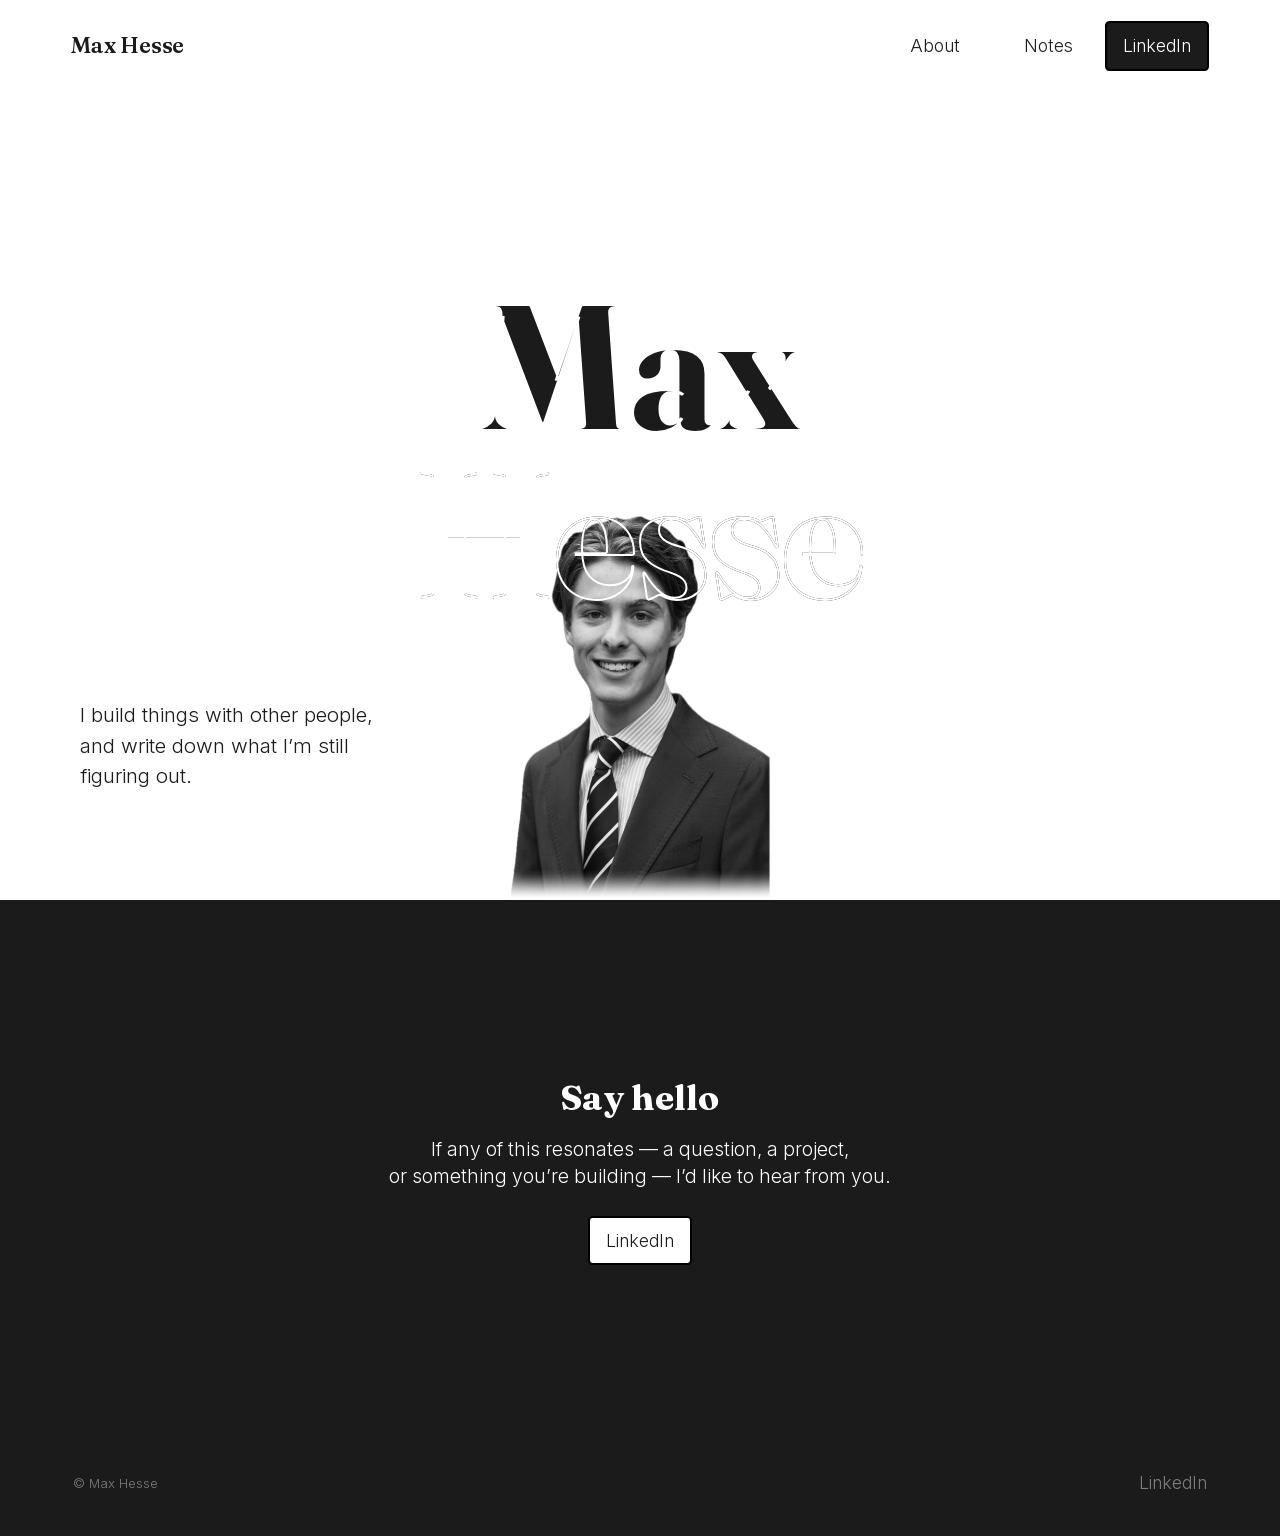
==== commit 72d9eb3e: "Phase 4: add Notes A chronological list at /notes/ — title, date and a one-line teaser per entry — p" ====
--- a/index.html
+++ b/index.html
@@ -5,7 +5,7 @@
 <title>Max Hesse</title>
 <meta name="description" content="I build things with other people, and write down what I'm still figuring out. Student in Maastricht, co-founder of MAIN — the Maastricht AI &amp; Tech Network.">
 <meta content="width=device-width, initial-scale=1" name="viewport">
-<link href="css/style.css?v=8" rel="stylesheet" type="text/css">
+<link href="css/style.css?v=10" rel="stylesheet" type="text/css">
 <meta property="og:title" content="Max Hesse">
 <meta property="og:description" content="I build things with other people, and write down what I'm still figuring out.">
 <meta property="og:type" content="website">
@@ -28,10 +28,22 @@
       <div class="close"><div class="cross is--reverse"></div><div class="cross"></div></div>
     </div>
     <div class="nav__menu hide">
+      <a href="about/" class="nav__item is-transition">About</a>
+      <a href="notes/" class="nav__item is-transition">Notes</a>
       <a href="https://www.linkedin.com/in/maxlhesse" target="_blank" rel="noopener" class="cta menu w-button">LinkedIn</a>
     </div>
     <div class="nav__mobile">
       <div class="menu__line is--top"></div>
+      <a href="about/" class="nav__item--wrapper w-inline-block">
+        <div class="nav__item--title">About</div>
+        <div class="faq__arrow is--mobile"><svg class="faq__arrow--image" viewBox="0 0 24 24" fill="none" aria-hidden="true"><path d="M5 12h14M13 6l6 6-6 6" stroke="currentColor" stroke-width="2.2" stroke-linecap="round" stroke-linejoin="round"/></svg></div>
+        <div class="menu__line"></div>
+      </a>
+      <a href="notes/" class="nav__item--wrapper w-inline-block">
+        <div class="nav__item--title">Notes</div>
+        <div class="faq__arrow is--mobile"><svg class="faq__arrow--image" viewBox="0 0 24 24" fill="none" aria-hidden="true"><path d="M5 12h14M13 6l6 6-6 6" stroke="currentColor" stroke-width="2.2" stroke-linecap="round" stroke-linejoin="round"/></svg></div>
+        <div class="menu__line"></div>
+      </a>
       <div class="nav__contact-wrapper">
         <a href="https://www.linkedin.com/in/maxlhesse" target="_blank" rel="noopener" class="nav__contact">LinkedIn</a>
       </div>
@@ -78,6 +90,6 @@
   </footer>
 </div>
 
-<script src="js/main.js?v=8"></script>
+<script src="js/main.js?v=10"></script>
 </body>
 </html>
--- a/css/style.css
+++ b/css/style.css
@@ -1476,3 +1476,68 @@
 
 /* --- accent on dark backgrounds needs the lighter tint --- */
 .is--black .heading_style-h5,.section.is--contact .heading_style-h5{color:var(--primary-light)}
+
+/* --- inner pages: heading --- */
+.page-head{padding:23vh 5.56em 0;text-align:center}
+.page-head h5{color:var(--primary);letter-spacing:.18em;text-transform:uppercase;font-family:var(--font-body);font-weight:500;font-size:.72rem;margin:0}
+.about__heading-wrapper{min-height:0;display:block;width:auto}
+.about__heading{position:static;font-family:var(--font-display);font-weight:600;
+  font-size:clamp(3.4rem,11vw,9rem);line-height:1;margin:.3em 0 0;display:block}
+
+/* --- about: the three layers --- */
+.container-xs{width:min(62ch,88vw);padding-top:11vh;padding-bottom:5vh}
+.layer{margin-bottom:7vh}
+.layer:last-child{margin-bottom:0}
+.layer .heading_style-h5{display:block;margin-bottom:1.15em;letter-spacing:.16em;font-weight:500;font-size:.72rem}
+.layer p{font-family:var(--font-body);font-weight:300;font-size:1.06rem;line-height:1.75;color:#2a2a2a;margin:0 0 1.15em}
+.layer p:last-child{margin-bottom:0}
+.text-link{border-bottom:1px solid var(--primary);color:var(--primary)}
+.text-link:hover{border-bottom-color:#0000;color:var(--primary)}
+
+/* --- marquee band --- */
+.section.is--smwyg{margin-top:11vh;margin-bottom:0;padding-bottom:2vh}
+
+/* --- sub-page loader uses the wordmark, centred --- */
+.loader .preloader__wordmark{position:static;inset:auto;font-size:clamp(1.8rem,4vw,2.6rem);opacity:1;transform:none}
+
+@media screen and (max-width:767px){
+  .page-head{padding:18vh 24px 0}
+  .layer{margin-bottom:6vh}
+}
+
+/* --- notes: intro line under a page heading --- */
+.page-head__intro{max-width:46ch;margin:2.2em auto 0;font-family:var(--font-body);font-weight:300;
+  font-size:1.05rem;line-height:1.65;color:#5a5a5a;text-align:center}
+
+/* --- notes: the chronological list --- */
+.notes-list{border-top:1px solid #e8e8e8}
+.note-item{display:block;padding:2.1rem 0;border-bottom:1px solid #e8e8e8;text-decoration:none;color:inherit;transition:padding-left .3s ease}
+.note-item:hover{padding-left:.7rem;color:inherit}
+.note-item__date{display:block;font-family:var(--font-body);font-weight:300;font-size:.76rem;
+  letter-spacing:.09em;text-transform:uppercase;color:#9a9a9a;margin-bottom:.5rem}
+.note-item__title{font-family:var(--font-display);font-weight:600;font-size:1.55rem;line-height:1.25;
+  margin:0 0 .35rem;color:var(--black);transition:color .25s}
+.note-item:hover .note-item__title{color:var(--primary)}
+.note-item__teaser{font-family:var(--font-body);font-weight:300;font-size:1rem;line-height:1.6;
+  color:#666;margin:0;max-width:52ch}
+
+/* --- notes: a single note --- */
+.note__head{padding-top:23vh}
+.note__date{display:block;font-family:var(--font-body);font-weight:300;font-size:.76rem;
+  letter-spacing:.09em;text-transform:uppercase;color:var(--primary);margin-bottom:1rem}
+.note__title{font-family:var(--font-display);font-weight:600;line-height:1.1;margin:0;
+  font-size:clamp(2.2rem,5.5vw,3.8rem);color:var(--black)}
+.note__head .container-xs{padding-top:0;padding-bottom:0}
+.note__body{padding-top:1.5rem}
+.note__body p{font-family:var(--font-body);font-weight:300;font-size:1.09rem;line-height:1.8;
+  color:#2a2a2a;margin:0 0 1.5em}
+.note__body p:last-child{margin-bottom:0}
+
+.back-link{display:inline-block;margin-top:4rem;font-family:var(--font-body);font-weight:300;
+  font-size:.92rem;color:#8a8a8a;text-decoration:none;transition:color .2s}
+.back-link:hover{color:var(--primary)}
+
+@media screen and (max-width:767px){
+  .note__head{padding-top:18vh}
+  .page-head__intro{font-size:1rem}
+}
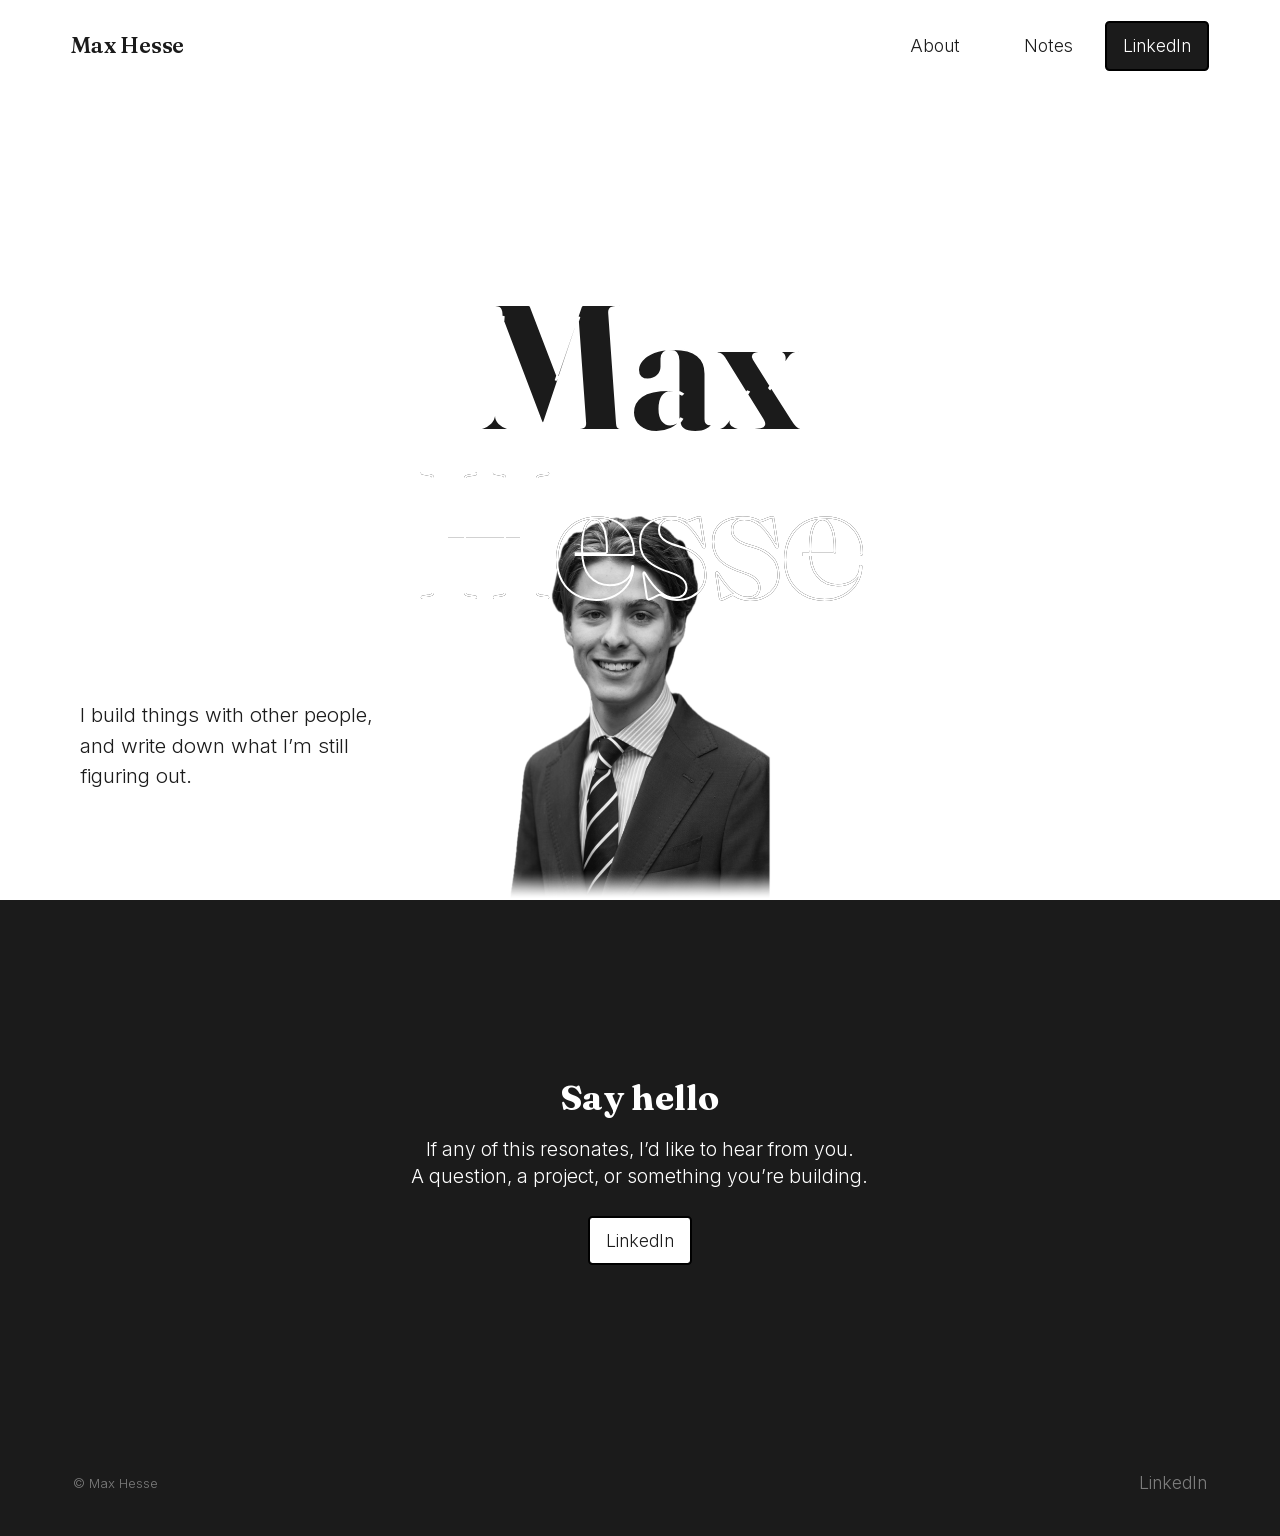
==== commit fcfa28af: "Centre the figure caption, remove em dashes site-wide The caption now runs centred under the photo, " ====
--- a/index.html
+++ b/index.html
@@ -3,9 +3,9 @@
 <head>
 <meta charset="utf-8">
 <title>Max Hesse</title>
-<meta name="description" content="I build things with other people, and write down what I'm still figuring out. Student in Maastricht, co-founder of MAIN — the Maastricht AI &amp; Tech Network.">
+<meta name="description" content="I build things with other people, and write down what I'm still figuring out. Student in Maastricht, co-founder of MAIN, the Maastricht AI &amp; Tech Network.">
 <meta content="width=device-width, initial-scale=1" name="viewport">
-<link href="css/style.css?v=10" rel="stylesheet" type="text/css">
+<link href="css/style.css?v=12" rel="stylesheet" type="text/css">
 <meta property="og:title" content="Max Hesse">
 <meta property="og:description" content="I build things with other people, and write down what I'm still figuring out.">
 <meta property="og:type" content="website">
@@ -76,7 +76,7 @@
     <div class="container is--contact">
       <div class="is--centered">
         <h3 class="text-white">Say hello</h3>
-        <p class="text-white">If any of this resonates &mdash; a question, a project,<br>or something you&rsquo;re building &mdash; I&rsquo;d like to hear from you.</p>
+        <p class="text-white">If any of this resonates, I&rsquo;d like to hear from you.<br>A question, a project, or something you&rsquo;re building.</p>
         <div class="cta__footer-wrapper">
           <a href="https://www.linkedin.com/in/maxlhesse" target="_blank" rel="noopener" class="cta is--reverse w-button">LinkedIn</a>
         </div>
@@ -90,6 +90,6 @@
   </footer>
 </div>
 
-<script src="js/main.js?v=10"></script>
+<script src="js/main.js?v=12"></script>
 </body>
 </html>
--- a/css/style.css
+++ b/css/style.css
@@ -1541,3 +1541,14 @@
   .note__head{padding-top:18vh}
   .page-head__intro{font-size:1rem}
 }
+
+/* --- editorial figure with caption --- */
+.figure{margin:2.9rem 0 0}
+.figure__img{display:block;width:100%;height:auto;border-radius:.4rem}
+.figure__caption{margin:.95rem auto 0;max-width:54ch;text-align:center;font-family:var(--font-body);
+  font-weight:300;font-size:.85rem;line-height:1.55;color:#8a8a8a}
+.figure__caption-title{display:block;margin-bottom:.3rem;color:#6a6a6a}
+@media screen and (max-width:767px){
+  .figure{margin-top:2.2rem}
+  .figure__caption{font-size:.8rem}
+}
